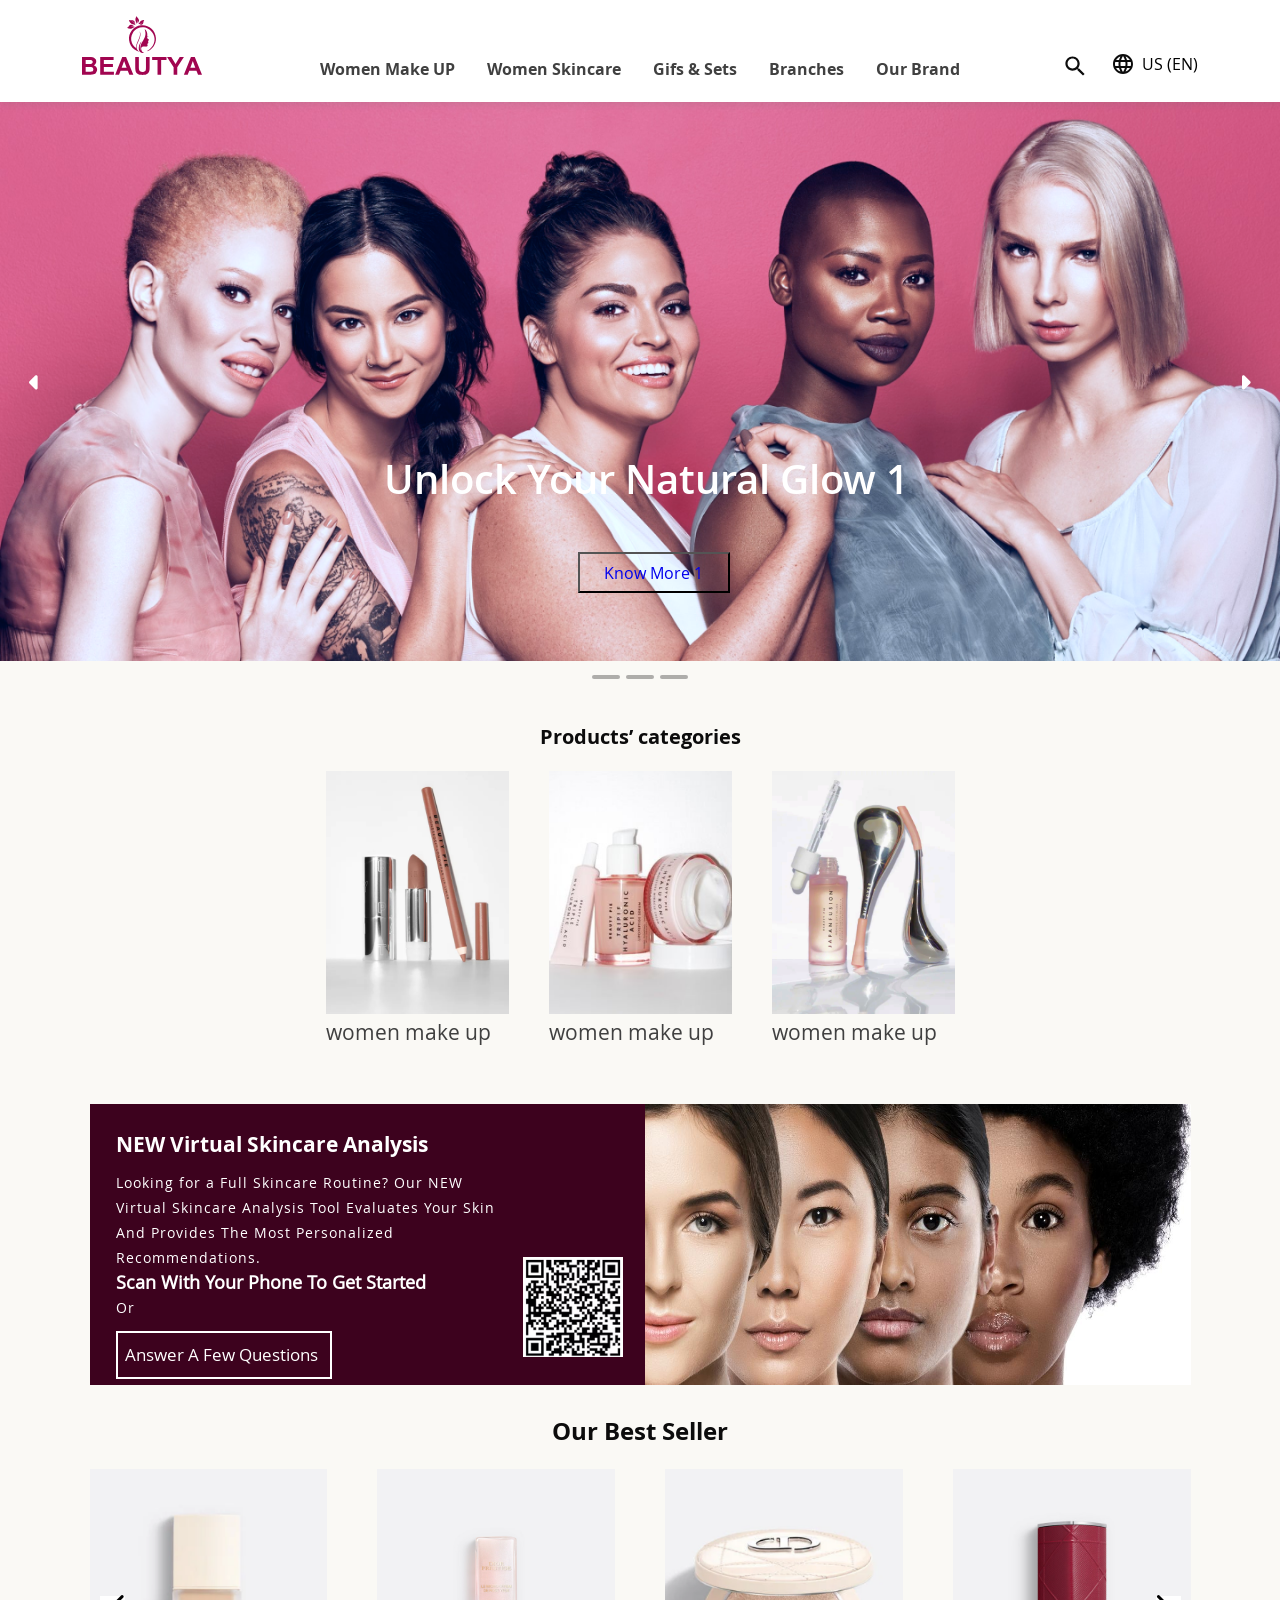
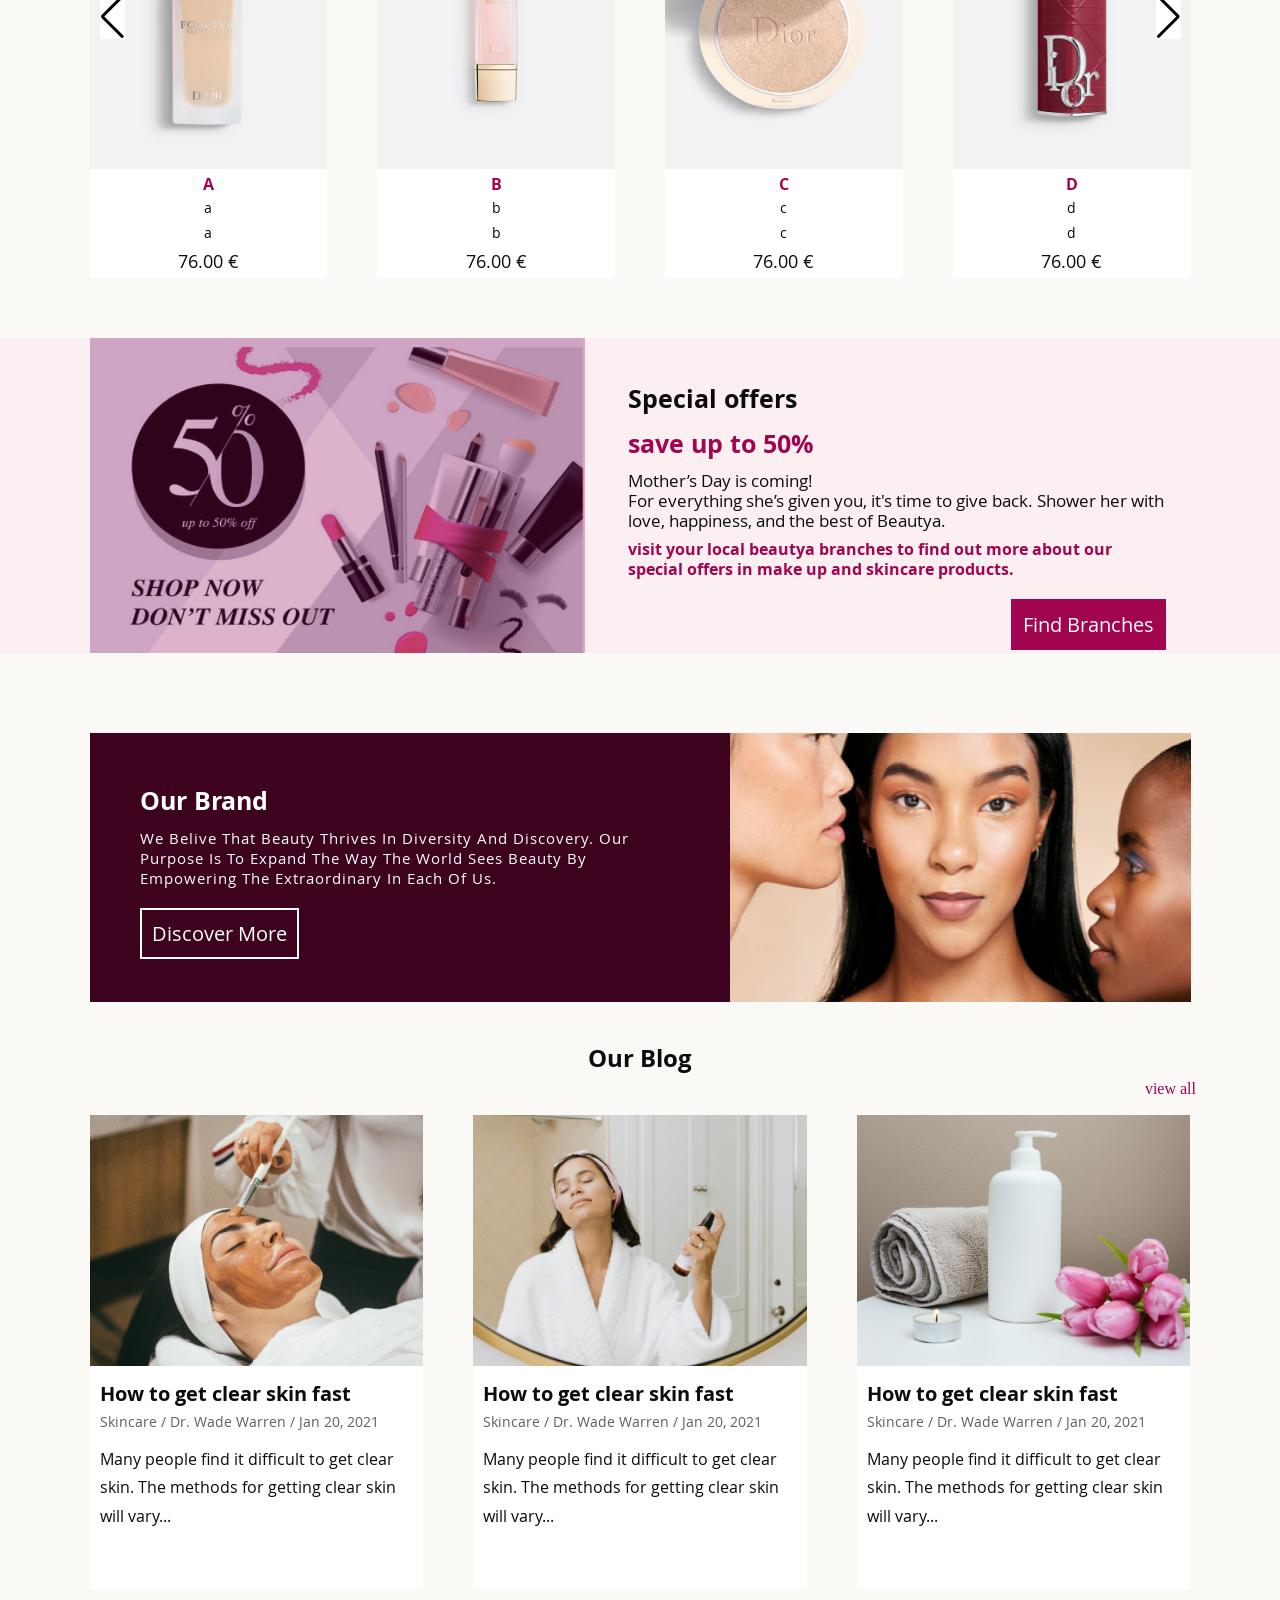
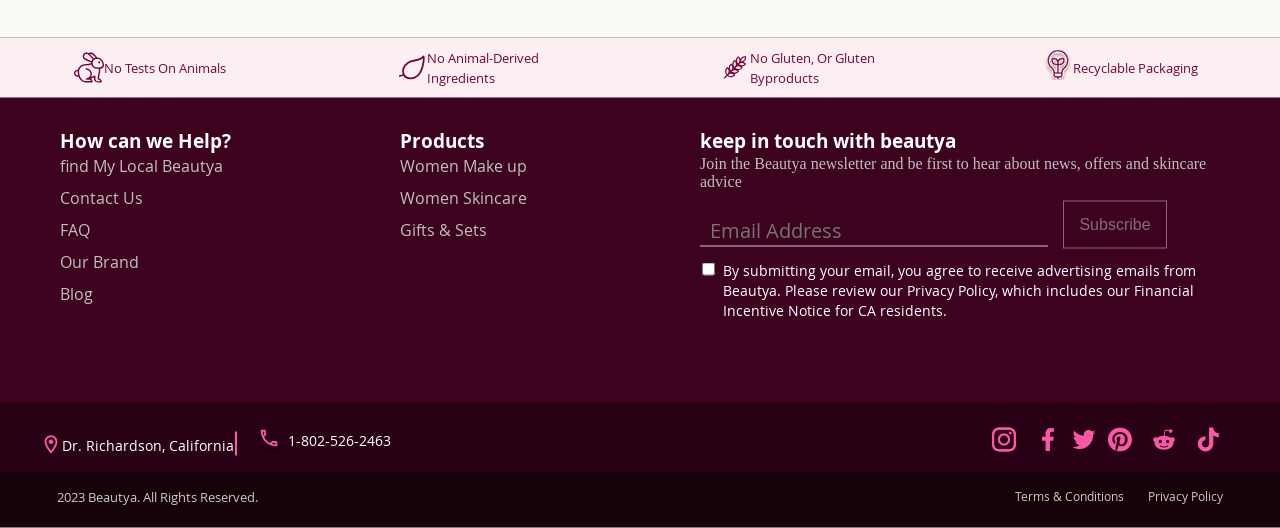
==== index.html @ 1cd44578 "font" ====
<!DOCTYPE html>
<html lang="en">
<head>
    <meta charset="UTF-8">
    <meta name="viewport" content="width=device-width, initial-scale=1.0">
    <link rel="stylesheet" href="/css/style.css">
    <link rel="stylesheet" href="/css/font.css">
    <link rel="stylesheet" href="https://cdnjs.cloudflare.com/ajax/libs/font-awesome/6.5.1/css/all.min.css" integrity="sha512-DTOQO9RWCH3ppGqcWaEA1BIZOC6xxalwEsw9c2QQeAIftl+Vegovlnee1c9QX4TctnWMn13TZye+giMm8e2LwA==" crossorigin="anonymous" referrerpolicy="no-referrer" />
    <!--CDN Swiper CSS -->
    <link rel="stylesheet" href="https://cdn.jsdelivr.net/npm/swiper@11/swiper-bundle.min.css" />

    <!-- fav-icon -->
    <link rel="shortcut icon" href="/images/logo_fav.svg">

    <title>Beautya</title>  

  </head>
  
<body>
  <!--header-->
  <nav>
    <div class="Nav-Content">
        <div class="section_nav">
             <!----------Left Nav---------->
            <div class="left_nav  ">
                <div class="section-log ">
                    <div class="box-img-log">
                        <img src="/images/logo.svg" alt="">
                    </div>  
                </div>
            </div>
           <!----------Center Nav---------->
           <div class="center_nav">
            <input type="radio" name="slider" id="menu-btn">
            <input type="radio" name="slider" id="close-btn">
            <ul class="nav-links">
              <label for="close-btn" class="btn close-btn"><i class="fas fa-times"></i></label>
              <li><a href="#">Women Make UP</a></li>
              <li>
                <a href="#" class="desktop-item">Women Skincare</a>
                <input type="checkbox" id="showMega">
                <label for="showMega" class="mobile-item">Women Skincare</label>
                <div class="mega-box">
                  <div class="content">
                    <div class="row">
                      <header>By Category</header>
                      <ul class="mega-links">
                        <li><a href="#">Cleansers</a></li>
                        <li><a href="#">Exfoliators</a></li>
                        <li><a href="#">Toners</a></li>
                        <li><a href="#">Retinols</a></li>
                        <li><a href="#">Peels And Masques</a></li>
                        <li><a href="#">Moisturizer</a></li>
                        <li><a href="#">Night cream</a></li>
                        <li><a href="#">Facial oil</a></li>
                        <li><a href="#">Sunscreen</a></li>
                        <li><a href="#">Eye Care</a></li>
                      </ul>
                    </div>
                    <div class="row">
                      <header>By Skin Condition</header>
                      <ul class="mega-links">
                        <li><a href="#">Brightening</a></li>
                        <li><a href="#">Acne</a></li>
                        <li><a href="#">Anti-ageing</a></li>
                        <li><a href="#">Redness</a></li>
                        <li><a href="#">Sensitive Skins</a></li>
                        <li><a href="#">Sun Protection</a></li>
                      </ul>
                    </div>
                    <div class="row">
                      <header>Collection</header>
                      <ul class="mega-links">
                        <li><a href="#">Beautya Cleansing</a></li>
                        <li><a href="#">Beautya Prestige</a></li>
                        <li><a href="#">Beautya Prestige</a></li>
                        <li><a href="#">Beautya Light-In-White</a></li>
                        <li><a href="#">Capture Totale</a></li>
                        <li><a href="#">Capture Youth</a></li>
                        <li><a href="#">Capture Dreamskin</a></li>
                        <li><a href="#">One Essential</a></li>
                        <li><a href="#">Professional Solution</a></li>
                        <li><a href="#">Beautya Hydra Life</a></li>
                      </ul>
                    </div>
                    <div class="row">
                      <img src="/images/nav_image.png" alt="">
                      <div class="image_content">
                      <h6>capture totale super potent rich cream</h6>
                      <p>Global age-defying rich cream - intense 
                        nourishment & revitalization</p>
                      </div>  
                    </div>
                  </div>
                </div>
              </li>
              <li><a href="#">Gifs & Sets</a></li>
              <li><a href="#">Branches</a></li>
              <li><a href="#">Our Brand</a></li>
            </ul>
             <label for="menu-btn" class="btn menu-btn"><i class="fas fa-bars"></i></label>
          </div>
          
            <!----------Right Nav---------->

            <div class="right_nav">
            <!---// Search Bar Products //--->
            <!-- search Icon -->
            <button class="Search_Icon" data-modal-target="#modal">
              <img src="/images/search icon.svg" alt="">
          </button>
            <div class="modal" id="modal">
              <!-- search -->
              <div class="container">
          <div class="Search_Box">
                  <div id="search-container">
                      <input type="search" id="search-input" placeholder="What Are You Looking For?"  >
                      <img src="/images/search.svg" alt="">
                  </div>
          </div>
                  <!-- button category-->  
                  <h3> Product Categories</h3>
                  <h5> Product Categories</h5>
              <div class="categories">
                  <button class="button-value"onclick="filterProduct('a')">a</button>
                  <button class="button-value"onclick="filterProduct('b')">b</button>
                  <button class="button-value"onclick="filterProduct('c')">c</button>
                  <button class="button-value"onclick="filterProduct('d')">d</button>
                  <button class="button-value"onclick="filterProduct('e')">e</button>
              </div>
              <!-- import product json-->
              <h3>popular Product</h3>
              <h5>popular Product</h5>
              <div class="products"></div>
              <a href="#">View All</a>
          </div>
          </div>
          <div id="overlay"></div>
          <div id="overlay"></div>
            <!--/ language -->
            <div class="lang-menu">
              <div class="selected-lang">
                <img src="/images/languageicon.svg" alt="">
                  US (EN)
              </div>
              <ul>
                <li>
                  <a href="#" class="fa">Pearsin</a>
                </li>
                <li>
                  <a href="" class="en">English</a>
                </li>
                </ul>
          </div>
          </div>
          
          </div>
         
    </div>
    
</nav>
  <!-- Slider -->
<section class="sliderhome">
  <div class="container-slider">
    <div class="slider">
      <div class="slider-item active">
        <img src="/images/BannerImage1.png" class="img-slider" />
       <h1 id="slider_text"> Unlock Your Natural Glow 1</h1>
       <button id="slider_btn"><a href="#" class="a"> Know More 1 </a></button>
      </div>
      <button type="button" class="prev" ><i class="fa-solid fa-caret-left"></i></button>
      <button type="button" class="next" ><i class="fa-solid fa-caret-right"></i></button>
    </div>
  </div>

  <div class="pagination">
    <span class="dot" onclick="currentSlide(1)"></span>
    <span class="dot" onclick="currentSlide(2)"></span>
    <span class="dot" onclick="currentSlide(3)"></span>
  </div>
</section>  

  <!-- Products-Categorie -->

  <section class="Products_Categorie">
    <h4>Products’ categories</h4>
    <h1>Products’ categories</h1>

    <div class="cat-container">
    <!-- cat 1 -->
      <div class="Producte_Cat">
          <img src="/images/Products_Cate1.png" alt="">
          <a href="#">women make up</a>
      </div>
      <!-- cat 2 -->
      <div class="Producte_Cat">
          <img src="/images/Products_Cate2.png" alt="">
          <a href="#">women make up</a>
      </div>
      <!-- cat 3 -->
      <div class="Producte_Cat">
          <img src="/images/Products_Cate3.png" alt="">
          <a href="#">women make up</a>
      </div>
      </div>
  </section>

  <!-- New Virual Skincare -->

  <section class="Virtual_Skincare_Analysis">
    <div class="Analysis">
      <div class="Analysis-container">
         <h1> NEW Virtual Skincare Analysis</h1>
      <div class="Analysis_text">
        <h4> NEW Virtual Skincare Analysis</h4>
       
          <p>Looking for a Full Skincare Routine? Our NEW
            Virtual Skincare Analysis Tool Evaluates Your Skin And Provides 
            The Most Personalized Recommendations.</p>
        <h6>Scan With Your Phone To Get Started</h6>
        <p>Or</p> 
        <div class="Analysis-btn">
        <a href="#">Answer A Few Questions</a>
        <a href="#">take a selfie</a>
        </div>
      </div>
    <img src="/images/qrcode.png" class="Analysis_Qrcode">
    <img src="/images/introduction.png" class="Analysis_Image">
      </div>
      </div>
    </section>
  
  <!-- OurBestSellers -->
  <section class="OueBestSeller">
    <h1>Our Best Seller</h1>
    <h4> Our Best Seller</h4>
  <!-- Swiper -->
  <div class="swiper">
    <div class="swiper-wrapper">
      <div class="swiper-slide">
        <div class="products"></div>
      </div>
    </div>
     <!-- If we need pagination -->
  <div class="swiper-pagination"></div>

  <!-- If we need navigation buttons -->
  <div class="swiper-button-prev"></div>
  <div class="swiper-button-next"></div>
  </div>
  </section>

  <!-- NewIn 

  <section class="NewIn">
    <h4>New in</h4>
    <h1>New in</h1>
       <!--  Carousel 
  <!-- Swiper 
  <div class="new-swiper">
    <div class="swiper-wrapper">
      <div class="swiper-slide">
        <div class="products"></div>
      </div>
    </div>
     <!-- If we need pagination 
  <div class="swiper-pagination"></div>

  <!-- If we need navigation buttons 
  <div class="swiper-button-prev"></div>
  <div class="swiper-button-next"></div>
  </div>
  </section>
-->

  <!-- Special Offers -->

  <section class="Special_Offers_Banner">
    <div class="Special_Offers">
      <img src="/images/SpecialOffers.png">
      <h1>Special offers</h1>
      <div class="Special_Offers_text">
        <h4>Special offers</h4>
        <h3>save up to 50%</h3>
         <h4>Mother’s Day is coming! </h4>
         <p>Mother’s Day is coming! <br/>For everything she’s given you, it's time to give back. Shower her with love, happiness, and the best of Beautya. </p>
         <p>visit your local beautya branches to find out more about our special offers in make up and skincare products. </p>
        <a href="#">Find Branches</a>
      </div>

      </div>
  </section>



<!-- Our Brand-->

<section class="Our_Brand">
  <div class="About_Brand">
    <h1>Our Brand</h1>
    <div class="Brand_text">
      <h4> Our Brand</h4>
        <p>We Belive That Beauty Thrives In Diversity And Discovery. Our Purpose Is To
          Expand The Way The World Sees Beauty By Empowering The Extraordinary In
          Each Of Us.
        </p> 
      <a href="#">Discover More</a>
    </div>
  <img src="/images/ourbrand.png" class="Brand_Image">
    </div>
</section>


<!-- Blog  -->
  <section id="OurBlog">
    <!-- blog heading -->
    <div class="blog-heading">
      <h1>Our Blog</h1>
      <h4>Our Blog</h4>
      <a href="#">view all</a>
    </div>
    <!-- blog slider -->
    <div class="blog-swiper">
      <div class="swiper-wrapper">
        <!-- blog 1 -->
        <div class="swiper-slide">
          <div class="blog-img">
            <img src="/images/blogimage1.png" alt="Blog">
          </div>
          <div class="blog-details">
            <a href="#" class="blog-title">How to get clear skin fast</a> 
            <span>Skincare / Dr. Wade Warren / Jan 20, 2021</span>
            <p>Many people find it difficult to get clear skin. The methods for getting clear skin will vary...</p>
          </div>
        </div>
        <!-- blog 2 -->
        <div class="blog swiper-slide">
          <div class="blog-img">
            <img src="/images/blogimage2.png" alt="Blog">
          </div>
          <div class="blog-details">
            <a href="#" class="blog-title">How to get clear skin fast</a> 
            <span>Skincare / Dr. Wade Warren / Jan 20, 2021</span>
            <p>Many people find it difficult to get clear skin. The methods for getting clear skin will vary...</p>
          </div>
        </div>
        <!-- blog 3 -->
        <div class="blog swiper-slide">
          <div class="blog-img">
            <img src="/images/blogimage3.png" alt="Blog">
          </div>
          <div class="blog-details">
            <a href="#" class="blog-title">How to get clear skin fast</a> 
            <span>Skincare / Dr. Wade Warren / Jan 20, 2021</span>
            <p>Many people find it difficult to get clear skin. The methods for getting clear skin will vary...</p>
          </div>
        </div>
        
      </div>
       <!-- pagination -->
    <div class="swiper-pagination"></div>
    </div>
  </section>

  <!-- Footer -->
  <section class="Footer">
    <!--Value Proposition -->
    <div class="Top_Icons">
      <div class="Icon">
        <img src="/images/Rabbit_icon.svg"  alt="">
          <div class="Text">No tests on animals</div>
      </div>
      <div class="Icon">
        <img src="/images/Leaf_icon.svg" alt="">
         <div class="Text">No animal-derived ingredients</div>
      </div>
      <div class="Icon">
        <img src="/images/Wheat_icon.svg" alt="">
          <div class="Text">No gluten, or gluten byproducts</div>
      </div>
      <div class="Icon">
        <img src="/images/Lamp_icon.svg" alt="">
          <div class="Text">Recyclable packaging</div>
      </div>
    </div>
    <!-- footer item -->
  <div class="footer-row">
    <div class="Left_Footer">
    <div class="footer-col">
      <h4>How can we Help?</h4>
      <h3>How can we Help?</h3>
      <ul class="links">
        <li><a href="#">find My Local Beautya</a></li>
        <li><a href="#">Contact Us</a></li>
        <li><a href="#">FAQ</a></li>
        <li><a href="#">Our Brand</a></li>
        <li><a href="#">Blog</a></li>
      </ul>
    </div>
  </div>
  <div class="Center_Footer">
    <div class="footer-col">
      <h4>Products</h4>
      <h3>Products</h3>
      <ul class="links">
        <li><a href="#">Women Make up</a></li>
        <li><a href="#">Women Skincare</a></li>
        <li><a href="#">Gifts & Sets</a></li>
      </ul>
    </div>
    </div>
    <div class="Right_Footer">
    <div class="footer-col">
      <h4>keep in touch with beautya</h4>
      <h3>keep in touch with beautya</h3>
      <p>
        Join the Beautya newsletter and be
        first to hear about news, offers and skincare advice
      </p>
      <form class="email-inputs">
        <input type="email" name="emailInput"  class="emailInput" placeholder="Email Address" required>
        <div class="email-checkbox">
          <input type="checkbox" name="checkboxInput" class="checkboxInput" required>
          <p> By submitting your email, you agree to receive advertising emails from Beautya.
           Please review our Privacy Policy, which includes our Financial Incentive Notice for CA residents. </p>
        </div>
        <button class="main-btn" type="submit"> 
          <a href="#" > Subscribe </a>
        </button>
      </form> 
    </div>
  </div>
  </div>

    <!-- Social Media And  ContactUs-->
    <section class="SocialmediaANDContactUs">
      <div class="SocialMediaIcons">
        <div class="IconButton">         
          <a href="#">
            <img src="/images/Instagram.svg" alt="">
          </a>
        </div>
        <div class="IconButton">
          <a href="#">
            <img src="/images/Facebook.svg" alt="">
          </a> 
        </div>
        <div class="IconButton">
          <a href="#">
             <img src="/images/Twitter.svg" alt="">
          </a>
        </div>
        <div class="IconButton">
          <a href="#">
            <img src="/images/Pinterest.svg" alt="">
          </a>
        </div>
        <div class="IconButton">
          <a href="#">
            <img src="/images/Reddit.svg" alt="">
          </a>
        </div>
        <div class="IconButton">
          <a href="#">
            <img src="/images/Tiktok.svg" alt="">
          </a>
        </div>
      </div>
      <div class="ContactUs">
        <div class="Call">  
          <img src="/images/Call.svg" alt="">
          <div class="Text_ContactUs">1-802-526-2463</div>
        </div>
        <div class="ContactUs_line"></div>
        <div class="location">
          <img src="/images/location.svg" alt="">
          <div class="Text_ContactUs">Dr. Richardson, California</div>
        </div>
      </div>
    </section> 
    <!-- Copy Right --> 
    <section class="CopyRight">
      <div class="Copyright_Text">2023 Beautya. All Rights Reserved.</div>
      <div class="TermsAndPrivacy">
        <div class="TermsAndPrivacy_Text">Terms & Conditions</div>
        <div class="TermsAndPrivacy_Text">Privacy Policy</div>
      </div>
    </section>

</section>


<!-- asli-->
   <script src="/js/Main.js" type="module"></script>
<!--CDN Swiper js -->   
<script src="https://cdn.jsdelivr.net/npm/swiper@11/swiper-bundle.min.js"></script>
</body>
</html>
---- css/style.css ----
/* Root varibles */


:root {


  /* Base Colors 
  --primary: #A10550;
  --black: #0C0C0C;
  --white: #FFFFFF;
  */
  --Background: #FAF9F5;
    /* Primary Color Palette */
    --primary: #A10550;
    --primary-600: #79043C;
    --primary-700: #510228;
    --primary-750: #3D021E;
    --primary-800: #280114;
    --primary-900: #14010A;
    --primary-25: #FBEFF2;
    --primary-50: #FED5E9;
    --primary-100: #FDABD2;
    --primary-200: #FA58A6;
    --primary-300: #F50779;
    --primary-400: #CB0665;
   
    /* Neutral Color Palette */ 
    --gray-CBCBCB: #CBCBCB;
    --gray-868686: #868686;
    --gray-606060: #606060;
    --gray-202020: #404040;
    --black: #0C0C0C;
    --white: #FFFFFF;
    --Background: #FAF9F5;
    --gray-F9F9F9: #F9F9F9;
    --gray-EDEDED: #EDEDED;
    --gray-DFDFDF: #DFDFDF;
  
    /* State Colors */
  
    /* Error :  */
    --Error: #C30000;
    --Errorlight: #ED2E2E;
   --ErrorBG: #FFF2F2;

    /* 2.Success :  */
    --success: #00966D;
    --successlight: #00BA88;
    --successBG: #F3FDFA;


    /* 3.Warning :  */
    --warning: #A9791C;
    --warninglight: #F4B740;
    --warningBG: #FFF8E1;


  }


  * {
    box-sizing: border-box !important;
    outline: 0 !important;
    margin: 0;
    padding: 0;
    list-style: none;
    text-decoration: none;
    box-sizing: border-box;
    
    
  }

  body {
    background: #FAF9F5;
    font-family: "OpenSans";
    
  }
  img {
    width: 100%;
  }

  

    /* ---- //header // -----*/
  a{
  
      text-decoration: none;
  }
  ul{
      list-style-type: none;
  }
  .Nav-Content {
      width: 100%;
      margin: 0 auto;
      z-index: 10;
      position: relative;
  
  }
  
  .section_nav {
    display: grid;
    grid-template-columns: repeat(3,1fr);
    grid-gap: 10px;
    justify-content: space-between;
    width: 100%;
    height: auto;
    background-color: #fff;
    margin-top: 0;
    box-shadow: 0 2px 8px 0 rgba(99,99,99,0.2);
    padding: 1rem 2rem;
  }


  .left_nav{
      height: 59px;
      width: 120px;
      margin-left: 50px;
      grid-column: 1;
      grid-row: 1;
  }
  .box-img-log{
      min-width: 50px;
      /*margin-left: 40px;*/
  }
  
  .d-flex{
      display: flex;
  }
  .align-items-center{
      align-items: center;
  }
  
  .center_nav {
    width: 50%;
    width: 673px;
    height: 22px;
    margin-top: 40px;
  }
  .center_nav ul{
      justify-content: space-between;
      height: 100%;
  }
  
  
  
  /* ----- mega-box ----*/

  nav .center_nav{
    max-width: 1300px;
    padding: px 0px;
    height: 70px;
    line-height: 107px;
    margin: auto;
    display: flex;
    align-items: center;
    justify-content: space-between;
  }
  
  .center_nav .nav-links{
    display: inline-flex;
  }
  .nav-links li{
    list-style: none;
  }

  .nav-links li a {
    color: var(--gray-202020);
    text-decoration: none;
    font-size: 16px;
    padding: 0px 16px;
    border-radius: 5px;
    transition: all 0.3s ease;
    line-height: 140%;
    font-family: 'open_sansbold';
  }

  .nav-links li a:hover{
    color: var(--primary-600);
  }
  .nav-links .mobile-item{
    display: none;
  }
  
  .nav-links li:hover .mega-box{
    transition: all 0.3s ease;
    opacity: 1;
    visibility: visible;
  }
  
  .mega-box {
    position: absolute;
    left: 0;
    width: 100%;
    padding: 0 0px;
    top: 100px;
    opacity: 0;
    visibility: hidden;
  }
  .mega-box .content{
    background: var(--white);
    padding: 25px 20px;
    display: flex;
    width: 100%;
    justify-content: space-between;
    box-shadow: 0 6px 10px rgba(0,0,0,0.15);
  }
  .mega-box .content .row{
    width: calc(25% - 30px);
    line-height: 45px;
  }
  .content .row img{
    width: 100%;
    height: 200px;
    object-fit: cover;
  }
  
  .content .row .image_content h6 {
    color: var(--black);
    font-size: 13px;
    display: block;
    line-height: 140%;
    font-family: 'open_sanssemibold';
  }
  
  .content .row .image_content p {
    color: var(--black);
    font-size: 12px;
    display: block;
    line-height: 180%;
    font-family: 'open_sansregular';
  }
  
  .content .row header{
    color: var(--black);
    font-size: 16px;
    line-height: 140%;
    font-family: 'open_sansbold';
    
  }
  .content .row .mega-links{
    margin-left: -40px;
    border-left: 1px solid rgba(255,255,255,0.09);
  }
  .row .mega-links li{
    padding: 0 20px;
  }
  .row .mega-links li a{
    padding: 0px;
    padding: 0 20px;
    color: var(--black);
    font-size: 12px;
    display: block;
    line-height: 180%;
    font-family: 'open_sansregular';
  }
  .row .mega-links li a:hover{
    color: var(--primary-600);
  }
  .center_nav .btn{
    color: var(--black);
    font-size: 16px;
    cursor: pointer;
    display: none;
  }
  .center_nav .btn.close-btn{
    position: absolute;
    right: 30px;
    top: 10px;
  }
  
  @media screen and (max-width: 768px) {
    .center_nav .btn{
      display: block;
    }
    .center_nav .nav-links{
      position: fixed;
      height: 100vh;
      width: 100%;
      max-width: 350px;
      top: 0;
      left: -100%;
      background: #242526;
      display: block;
      padding: 50px 10px;
      line-height: 50px;
      overflow-y: auto;
      box-shadow: 0px 15px 15px rgba(0,0,0,0.18);
      transition: all 0.3s ease;
    }
    /* custom scroll bar */
    ::-webkit-scrollbar {
      width: 10px;
    }
    ::-webkit-scrollbar-track {
      background: #242526;
    }
    ::-webkit-scrollbar-thumb {
      background: #3A3B3C;
    }
    #menu-btn:checked ~ .nav-links{
      left: 0%;
    }
    #menu-btn:checked ~ .btn.menu-btn{
      display: none;
    }
    #close-btn:checked ~ .btn.menu-btn{
      display: block;
    }
    .nav-links li{
      margin: 15px 10px;
    }
    .nav-links li a{
      padding: 0 20px;
      display: block;
      font-size: 20px;
      
    }
  
    #showMega:checked ~ .mega-box{
      max-height: 100%;
    }
    .nav-links .desktop-item{
      display: none;
    }
    .nav-links .mobile-item{
      display: block;
      color: #f2f2f2;
      font-size: 20px;
      padding-left: 20px;
      cursor: pointer;
      border-radius: 5px;
      transition: all 0.3s ease;
    }
    .nav-links .mobile-item:hover{
      background: #3A3B3C;
    }
  
    .mega-box{
      position: static;
      top: 65px;
      opacity: 1;
      visibility: visible;
      padding: 0 20px;
      max-height: 0px;
      overflow: hidden;
      transition: all 0.3s ease;
    }
    .mega-box .content{
      box-shadow: none;
      flex-direction: column;
      padding: 20px 20px 0 20px;
    }
    .mega-box .content .row{
      width: 100%;
      margin-bottom: 15px;
      border-top: 1px solid rgba(255,255,255,0.08);
    }
    .mega-box .content .row:nth-child(1),
    .mega-box .content .row:nth-child(2){
      border-top: 0px;
    }
    .content .row .mega-links{
      border-left: 0px;
      padding-left: 15px;
    }
    .row .mega-links li{
      margin: 0;
    }
    .content .row header{
      font-size: 19px;
    }
  }
  nav input{
    display: none;
  }
  
  .content .row img {
    display: none;
  }
  
  .image_content {
    display: none;
  }
  
  @media screen and (min-width: 769px) { 
    .content .row img {
      display: block;
    }
    
    .image_content {
      display: block;
    }
    }

  /*--- /// Right_nav //// ----*/
  .right_nav {
    display: flex;
    align-items: center;
    gap: 10px;
    margin-left: 70px;
  }
  
  
  
  /*--- /// Search //// ----*/
  
  
 
  
   /* ---///  Modal ///---- */
   .Search_Icon {
    border: none;
    background: #ffffff00;
    height: 25px;
    width: 44px;
    margin-top: 26px;
  }
  .Search_Icon img {
    margin-left: -7px;
    margin-top: -8px;
  }
  .modal {
  position: fixed;
  top: 48%;
  left: 50%;
  transform: translate(-50%, -50%) scale(0);
  transition: 200ms ease-in-out;
  border: 1px solid black;
  z-index: 10;
  background-color: white;
  width: 99%;
  max-width: 99%;
  height: 430px;
  }
  
  .modal.active {
  transform: translate(-50%, -50%) scale(1);
  }
  
  
  
  .modal-body {
  padding: 10px 15px;
  }
  
  #overlay {
  position: fixed;
  opacity: 0;
  transition: 200ms ease-in-out;
  top: 0;
  left: 0;
  right: 0;
  bottom: 0;
  background-color: rgba(0, 0, 0, .5);
  pointer-events: none;
  }
  
  #overlay.active {
  opacity: 1;
  pointer-events: all;
  }
  
  
  /* ---///  Search  Products ///---- */
  .modal .container {
  display: grid;
  grid-template-columns: 1fr;
  grid-template-rows: auto auto auto;
  grid-gap: 20px;
  /*align-items: start;*/
  margin-bottom: 20px;
  margin: 16px 100px;
  }
  
  .modal .Search_Box {
    grid-column: 1;
    grid-row: 1;
    /*width: 95%;
    margin: 0 auto;*/
  }
  
  
  
  /* line under searchbox */
  .modal #search-container input {
    width: 100%;
    padding: 15px 40px;
    font-size: 20px;
    border: none;
    border-bottom: 1px solid #000;
    display: block;
    line-height: 180%;
    color: var(--gray-606060);
    font-family: 'open_sansregular';
  }
  
  #search-container img {
    position: absolute;
    width: 24px;
    left: 115px;
    top: 38px;
    color: var(--gray-606060);
  }
  
  #search-container input:focus {
    border-bottom-color: var(--primary);
  }
  
  
  /* button category */
  
  .modal .container h5:nth-of-type(1) {
  left: 101px;
  position: absolute;
  top: 103px;
  font-size: 17px;
  color: var(--black);
  line-height: 140%;
  }
  
  .modal .categories {
  grid-column: 1;
  grid-row: 2;
  display: grid;
  width: 183px;
  height: 144px;
  margin-top: 26px;
  }
  
  .modal .button-value {
    background-color: transparent;
    color: var(--gray-606060);
    border: none;
    text-align: left;
    height: 30px;
    font-size: 16px;
    line-height: 140%;
    font-family: 'open_sansbold';
  }
  
  /* /// ---  json Products ----/// */
  
  .modal .container h5:nth-of-type(2) {
    font-size: 17px;
    text-align: left;
    left: 340px;
    position: absolute;
    top: 103px;
    color: var(--black);
    line-height: 140%;

  
  }
  
  .modal .products {
    grid-column: 1;
    grid-row: 2;
    display: grid;
    grid-template-columns: repeat(4, 1fr);
    grid-gap: 20px;
    max-width: 800px;
    margin: 0 auto;
    margin-right: 30px;
    margin-top: 36px;
    height: 300px;
  }
  
  
  .modal .product {
    border: 1px solid var(--gray-CBCBCB);
    text-align: center;
    background-color: var(--white);
    box-shadow: 0 2px 5px rgba(0, 0, 0, 0.2);
    width: 184px;
    height: 270px;
  }
  
  
  
  .modal .product:nth-child(n+5) {
    display: none;
  }
  
  .modal .product img {
    width: 184px;
  height: 184px;
  }
  
  .modal .products .title {
  color: var(--primary);
  font-size: 14px;
  line-height: 180%;
  font-family: 'open_sansregular';
  }
  
  .modal .products .description {
  color: var(--black);
  font-size: 12px;
  line-height: 180%;
  font-family: 'open_sansregular';
  }
  
  .modal .products .category {
  color: var(--black);
  font-size: 12px;
  line-height: 180%;
  font-family: 'open_sansregular';
  }
  
  .modal .container a {
    font-size: 16px;
    position: absolute;
    top: 101px;
    right: 130px;
    color: var(--primary);
    line-height: 180%;
    font-family: 'open_sansregular';
  }
  
  @media screen and (max-width: 768px) {
    .modal {
      position: fixed;
      top: 40%;
      left: 50%;
      width: 99%;
      max-width: 99%;
      height: 810px;
      }

      
      .modal .container {
        display: grid;
        grid-template-columns: 1fr;
        grid-template-rows: auto auto auto;
        grid-gap: 20px;
        margin-top: 3px;
        margin-left: 19px;
        width: 90%;
        height: 100%;
      }
      .modal #search-container input {
        width: 100%;
        font-size: 20px;
        border: none;
        margin-top: 2px;
      }
      .modal .Search_Box {
        grid-column: 1;
        grid-row: 1;
        width: 95%;
        height: 60px;
      }
      #search-container img {
        width: 24px;
        height: 24px;
        left: 37px;
        top: 27px;
      }
      .modal .categories {
        grid-column: 1;
        grid-row: 2;
        display: grid;
        width: 183px;
        height: 144px;
        margin-top: 0px;
      }
    .modal .container h5:nth-of-type(1) {
        display: none;
    }
    .modal .container h5:nth-of-type(2) {
      display: none;     
  }
  .modal .container h3:nth-of-type(1) {
    display: block;
    font-size: 16px;

    line-height: 140%;
    position: absolute;
    top: 72px;
    left: 22px;
}
.modal .container h3:nth-of-type(2) {
  display: block;
  font-size: 16px;
  line-height: 140%;
  position: absolute;
  top: 284px;
}
.modal .container a {
  font-size: 14px;
  top: 292px;
  right: 39px;
  line-height: 24%;
}
.modal .products .description {
  display: none;
}
.modal .products .category {
  display: none;
}
.modal .products {
  grid-column: 1;
    grid-row: 3;
    display: grid;
    grid-template-columns: repeat(2, 1fr);
    grid-gap: 20px;
    width: 96%;
    height: 455px;
    margin-top: 0px;
}

.modal .product {
  width: 100%;
  height: 217px;
}

}

@media screen and (min-width: 769px) {
    .modal .container h5:nth-of-type(1) {
      display: block;
  }
  .modal .container h5:nth-of-type(2) {
    display: block;
}
.modal .container h3:nth-of-type(1) {
  display: none;
}
.modal .container h3:nth-of-type(2) {
display: none;

}
  }

   /* ----- Icon language  ------  */
  
   
  
  .lang-menu {
    width: 87px;
    margin-top: 26px;
    text-align: right;

    position: relative;
  }
  .lang-menu .selected-lang {
    display: flex;   
    justify-content: space-between;
    line-height: 2;
    cursor: pointer;
    text-align: left;
    font-family: 'open_sansregular';
  }

  .lang-menu .selected-lang img {
    width: 24px;
  }

  

  
  .lang-menu ul {
    margin: 0;
    padding: 0;
    display: none;
    background-color: #fff;
    border: 1px solid #f8f8f8;
    position: absolute;
    top: 30px;
    width: 90px;
    height: 90px;
    border-radius: 5px;
    box-shadow: 0px 1px 10px rgba(0,0,0,0.2);
  }
  
  
  .lang-menu ul li {
    list-style: none;
    text-align: left;
    display: flex;
    justify-content: space-between;
    height: 30px;
    font-family: 'open_sansregular';
  }
  
  .lang-menu ul li a {
    text-decoration: none;
    width: 125px;
    padding: 5px 10px;
    display: block;
    font-family: 'open_sansregular';
  }
  
  .lang-menu ul li:hover {
    background-color: #f2f2f2;
  }
  
  .lang-menu ul li a:before {
    content: '';
    display: inline-block;
    width: 25px;
    height: 25px;
    vertical-align: middle;
    margin-right: 10px;
    background-size: contain;
    background-repeat: no-repeat;
  }
  
  .lang-menu:hover ul {
    display: block;
  }
  
  /* --- //// --- */

  @media screen and (max-width: 768px) {
    
    .Nav-Content {
      width: 100%;
      margin: 0 auto;
      z-index: 10;
      position: relative;
      height: 63px;
    }
    .section_nav{
      display: grid;
      grid-template-columns: repeat(3,1fr);
      width: 100%;
      height: 100%;
    }
  
  .left_nav{
    height: 30px;
    width: 80px;
    display: block;
    margin-top: 0px;
    grid-column: 2;
    grid-row: 1;
  }
  
  nav .center_nav {
      grid-column: 1;
      grid-row: 1;
      max-width: 30px;
      height: 30px;
      display: flex;
      align-items: center;
      margin-top: 12px;
      
    }

    .center_nav .nav-links {
      position: fixed;
      height: 100vh;
      width: 100%;
      max-width: 350px;
      top: 0;
      left: -100%;
      background: white;
      display: block;
      padding: 50px 10px;
      line-height: 50px;
      overflow-y: auto;
      box-shadow: 0px 15px 15px rgba(0,0,0,0.18);
      transition: all 0.3s ease;
    }
  .center_nav .btn.close-btn {
    position: absolute;
    right: 30px;
    top: 10px;
  }
    .center_nav .btn {
      display: block;
    }
  
    .nav-links li {
      margin: 15px 10px;
    }
    #close-btn:checked ~ .btn.menu-btn {
      display: block;
  height: 20px;
   width: 20px;
    }
    .right_nav {
    display: flex;
    align-items: center;
    gap: 10px;
    grid-column: 3;
    grid-row: 1;
    width: 101px;
    height: 39px;
    }

  .Search_Icon {
    border: none;
    background: #ffffff00;
    height: 25px;
    width: 44px;
    margin-top: 26px;
  }
  .box-img-log {
    margin-left: 0px;
  }
  
  }
  
    /* ---- // special access // -----*/
  
 
.only-phone {
    display: block;
  }
  .only-desktop {
    display: none;
  }
  @media screen and (min-width: 768px) {
    .only-phone {
      display: none;
    }
    .only-desktop {
      display: block;
    }
  }

  /* ---- //Slider header // -----*/

.container-slider {
  width: 100%;
  height: 100%;
  display: flex;
  justify-content: center;
}

.slider {
  width: 100%;
  height: 80%;
  display: flex;
  position: relative;
  z-index: 3;
  overflow: hidden;
}
.slider-item,
.slider-item img {
  width: 100%;
  height: 100%;
}
.slider .slider-item h1 {
  position: absolute;
  color: var(--white);
  top: 62%;
  right: 29%;
  font-size: 40px;
  
  font-family: 'open_sanssemibold';
}



.slider .slider-item button {
  position: absolute;
  background: #ffffff00;
  top: 80%;
  right: 43%;
  font-size: 16px;
  width: 152px;
  height: 41px;
  color: var(--white);
  text-decoration: none;
  font-family: 'open_sansregular';

}




.slider-item {
  display: none;
  animation: fade 230ms;
}
@keyframes fade {
  0%{
      opacity: 0;
      transform: scale(1.5,1.5);
  }
  100%{
      opacity: 1;
      transform: scale(1);
  }
}

.active {
  display: block;
}
.prev , .next{
  position: absolute;
  z-index: 10;
  height: 100%;
  width: 70px;
  background-color: transparent; 
  font-size: 23px;
  color: #fff;
  border:none;
  outline: none;
  transition: all 230ms ease;
  cursor: pointer;
}
.prev:hover{
  background-color: #504c4c71;
}
.next:hover{
  background-color: #504c4c71;
}
.prev{
  left:0;
}
.next{
  right: 0;
}


.pagination {
  text-align: center;
} 
.dot {
  cursor: pointer;
  height: 4px;
  width: 28px;
  margin: 0 1px;
  background-color: #504c4c71;
  border-radius: 3px;
  display: inline-block;
  transition: background-color 0.6s ease;
}

.pagination .active,.dot:hover {
  background-color: var(--primary);
}


@media screen and (max-width: 768px) {

  .slider-item img {


  }
  .slider .slider-item h1 {
    position: absolute;
    top: 53%;
    font-size: 24px;
    line-height: 140%;

    left: 78px;
    

  }
  .slider .slider-item button {
    top: 73%;
    right: 37%;
    font-size: 14px;
    width: 141px;
    height: 40px;
    
  }
  .prev , .next{ 
    display: none;
  }
  .pagination {
    height: 10px;
      width: 90px;
    }
    
    .dot {
    height: 4px;
    width: 24px;
    }
    .pagination .active,.dot:hover {
      height: 4px;
      width: 24px;
    }
}

  /* ---- //Products-Categories // ---- */

  .Products_Categorie {
  padding: 40px 0;
  display: flex;
  justify-content: center;
  align-items: center;
  flex-direction: column;
    }

  .Products_Categorie h4 {
    font-size: 20px;
    color: var(--black);
    text-align: center;
  }
  

  .cat-container {
  display: grid;
  grid-template-columns: repeat(3,1fr);

  }
  .Producte_Cat {
  width: 183px;
  margin: 20px;
  height: 243px;

}
  .Producte_Cat img {
    width: 100%;
    height: 100%;
    object-fit: cover;
    object-position: center;
  }

  .Producte_Cat a {
    font-size: 1.3rem;
    font-family: 'open_sansregular';

    color: var(--gray-202020);
  }

@media screen and (max-width: 768px) { 
    
  .Products_Categorie {
    padding: 40px 0;
    display: flex;
    justify-content: center;
    align-items: center;
    flex-direction: column;
      }
  .Products_Categorie h1 {
    font-size: 24px;
    display: block;

  }
  .Products_Categorie h4 {
    display: none;

  }
    .Producte_Cat {
    width: 93px;
    margin: 20px;
    height: 146px;
  
  }
  .Producte_Cat img {
    width: 93px;
    height: 118px;
    object-fit: cover;
    object-position: center;
}
.Producte_Cat a {
  font-size: 14px;
  line-height: 140%;
}

}

@media screen and (min-width: 769px) { 
.Products_Categorie h1 {
  display: none;
}
.Products_Categorie h4 {
  display: block;
}

}



/* ---- // Virtual_Skincare_Analysis // -----*/


.Virtual_Skincare_Analysis {
  padding: 20px 0;
}
.Analysis_Qrcode {
  height: 100px;
  width: 100px;
  margin-top: 153px;
  
}
.Analysis_Image {
  height: 281px;
  width: 546px;
}
.Analysis {
  background: var(--primary-750);
  width: 1101px;
  height: 281px;
  max-width: 100%;
  margin: 0 auto;
}

.Analysis-container {
  display: grid;
  grid-template-columns: repeat(3,1fr);
  margin: 10px 0px;
  height: 281px;
}

.Analysis_text {
  color: #ffffff;
  width: 433px;
  padding: 26px;
  height: 277px;
}
.Analysis_text h4 {
  font-size: 21px;
  margin-bottom: 10px;

}
.Analysis_text h6 {
  font-size: 18px;
  font-family: 'open_sansregular';
  
}

.Analysis_text p{
  font-size: 14px;
  line-height: 180%;
  letter-spacing: 1px;
  font-family: 'open_sansregular';
}

.Analysis-btn {
  display: grid;
  grid-template-columns: repeat(2,1fr);
  margin: 10px 0px;
}
.Analysis-btn a:nth-of-type(1){
    display: block;
    color: var(--white);
    font-size: 17px;
    padding: 10px 7px;
    border: 2px solid var(--white);
    transition: all 0.3s ease;
    text-decoration: none;
    width: 216px;
    height: 48px;
    font-family: 'open_sansregular';
}
@media screen and (max-width: 768px) { 

.Analysis {
  background: var(--primary-25);
  width: 100%;
  height: 432px;
  max-width: 100%;
}

  .Analysis-container h1 {
    font-size: 24px;
    display: block;
    grid-row: 1;
    margin: 10px 30px;
    color: var(--black);
  }
  .Analysis_text h4 {
    display: none;
  }

  .Analysis-container {
    display: grid;
    grid-template-columns: 1fr;
    grid-template-rows: auto auto;
    margin: 10px 0px;
  }

  .Analysis_Qrcode {
    display: none;
  }

.Analysis_Image {
  height: 198px;
  width: 546px;
  grid-row: 2;
}
.Analysis_text {
  grid-row: 3;
  width: 455px;
}
.Analysis_text h6 {
  display: none;
}

.Analysis_text p{
  color: var(--black);
  font-size: 14px;
  line-height: 25px;
  letter-spacing: 1px;
  width: 358px;
}
.Analysis_text p:nth-of-type(2) {
  display: none;
}
.Analysis-btn a:nth-of-type(1){
  color: var(--primary);
  font-size: 14px;
  transition: all 0.3s ease;
  border: none;
  line-height: 24%;
  display: block;
  width: 188px;
  height: 40px;
  padding: 10px 0px;
  padding-top: 10px;
  font-family: 'open_sansregular';
}

.Analysis-btn {
  width: 320px;
  height: 40px;
}
.Analysis-btn a:nth-of-type(2){
  background: var(--primary);
  color: #ffffff;
  font-size: 14px;
  font-family: 'open_sansregular';
  padding: 0px 10px;
  padding-top: 0px;
  border: 2px solid var(--primary);
  transition: all 0.3s ease;
  width: 130px;
  height: 40px;
}

.Analysis-btn a:hover:nth-of-type(2) {
    color: var(--primary);
    background: none;
}

}
@media screen and (min-width: 769px) { 
  .Analysis-container h1 {
    display: none;
  }
  .Analysis_text h4 {
    display: block;
  }
  .Analysis-btn a:nth-of-type(1){
    display: block;
  }
  .Analysis-btn a:nth-of-type(2){
    display: none;
  }
  }

/* ---- //-- // -----*/


/* ---- // OurBestSeller// -----*/

.OueBestSeller {
  width: 1101px;
  height: 100%;
  margin: 10px auto;
  text-align: center;
}

.OueBestSeller h4 {
  font-size: 24px;
  color: var(--black);
  line-height: 140%;
  text-align: center;
}
.swiper {
  width: 100%;
  height: 100%;
}

.swiper-slide {
  background: var(--white);
  margin: 20px auto;
  
}

.swiper-slide img {
  height: 300px;
}
.swiper-slide  img img {
  display: block;
  width: 100%;
  height: 100%;
  object-fit: cover;
}

.swiper-slide .title {
  text-align: center;
  text-transform: uppercase;
  color: var(--primary);
  font-size: 16px;
  line-height: 140%;
  font-family: 'open_sansbold';
}

.swiper-slide .description {
  font-size: 14px;
  line-height: 180%;
  color: var(--black);
  font-family: 'open_sansregular';
}

.swiper-slide .category {
  font-size: 14px;
  line-height: 180%;
  color: var(--black);
  font-family: 'open_sansregular';
}
.swiper-slide .price {
  text-align: center;
  font-size: 18px;
  line-height: 180%;
  color: var(--black);
  font-family: 'open_sansregular';
}

.swiper .swiper-button-next, 
.swiper .swiper-button-prev {
  position: absolute;
  top: 169px;
  width: 25px;
  height: 43px;
  z-index: 10;
  cursor: pointer;
  display: flex;
  justify-content: center;
  color: var(--swiper-navigation-color,--black);
  background: #fff;
}

@media screen and (max-width: 768px) { 
  .OueBestSeller {
    width: 90%;
    height: 100%;
    margin: 10px auto;
    text-align: center;
  }

  .OueBestSeller h1 {
    display: block;
    font-size: 24px;

    line-height: 140%;
  }
  .OueBestSeller h4  {
    display: none;
  }
  .swiper-pagination {
    display: block;
    height: 14px;
  }
  .swiper-slide img {
    height: 250px;
  }
  
  .swiper-slide .title {
    font-size: 16px;
    line-height: 140%;

  }
  
  .swiper-slide .price {
    font-size: 16px;
    line-height: 140%;

  }
  .swiper .swiper-button-prev, 
  .swiper .swiper-button-next {
    display: none;
  }
}
@media screen and (min-width: 769px) { 

  .OueBestSeller h1 {
    display: none;
  }
  .OueBestSeller h4 {
    display: block;
  }
  .swiper-pagination {
    display: none;
  }
  .swiper .swiper-button-prev, 
  .swiper .swiper-button-next {
    display: block;
  }
}


/* ---- // NewIn // -----*/


/* ---- // OurBestSeller and NewIn // -----*/


/* ---- // New in page Landing // -----*/

.NewIn {
  background: #3d021e;
  width: 100%;
  height: 475px;
}

.NewIn h4 {
  font-size: 19px;

  margin-bottom: 10px;
  color: #fff;
  text-align: center;
}

.new-swiper {
  width: 100%;
  height: 100%;
}

.swiper-slide {
  background: var(--white);
  margin: 20px auto;
  
}

.swiper-slide img {
  height: 300px;
}
.swiper-slide  img img {
  display: block;
  width: 100%;
  height: 100%;
  object-fit: cover;
}

.swiper-slide .title {
  text-align: center;
  text-transform: uppercase;
  color: var(--primary);
  font-size: 16px;
  line-height: 140%;
}

.swiper-slide .description {
  font-size: 14px;
  line-height: 180%;
  color: var(--black);
}

.swiper-slide .category {
  font-size: 14px;
  line-height: 180%;
  color: var(--black);
}
.swiper-slide .price {
  text-align: center;
  font-size: 18px;
  line-height: 180%;
  color: var(--black);
}

.swiper .swiper-button-next, 
.swiper .swiper-button-prev {
  position: absolute;
  top: 169px;
  width: 25px;
  height: 43px;
  z-index: 10;
  cursor: pointer;
  display: flex;
  justify-content: center;
  color: var(--swiper-navigation-color,--black);
  background: #fff;
}

@media screen and (max-width: 768px) { 
  .NewIn h1 {
    font-size: 24px;
    color: var(--black);

    line-height: 140%;
    display: block;
  }

  .NewIn h4{
    display: none;
  }
  .swiper-button-prev {
    display: none;
  }
  .swiper-button-next {
    display: none;
  }
  .swiper-pagination {

    display: block;
  }
  .swiper-pagination .swiper-pagination-bullet {
    width: 24px;
    height: 4px;
    background: var(--primary);
    border-radius: 0;
  }
}
@media screen and (min-width: 769px) { 

  .NewIn h1 {
    display: none;
  }
  .NewIn h4 {
    display: block;
  }
  .swiper-pagination {
    display: none;
  }
  .swiper-button-prev {
    display: block;
  }
  .swiper-button-next {
    display: block;
  }
}


/* ---- //  SpecialOffers page Landing // -----*/

.Special_Offers_Banner {
  background: var(--primary-25);
  width: 100%;
  height: 315px;
  margin: 40px 0px;
}

.Special_Offers img {
  height: 315px;
  width: 495px;
}
.Special_Offers {
  width: 1101px;
  height: 315px;
  max-width: 100%;
  margin: 0 auto;
  display: grid;
  grid-template-columns: 1fr 1fr;
}
.Special_Offers_text {
  width: 624px;
  padding: 43px ;
}
.Special_Offers_text h4:nth-of-type(1) {
  font-size: 25px;
  margin-bottom: 10px;
  color: var(--black);
}

.Special_Offers_text h3 {
  font-size: 25px;
  margin-bottom: 10px;
  color: var(--primary);
}

.Special_Offers_text p:nth-of-type(1) {
  font-size: 17px;
  line-height: 20px;
  margin: 8px 0px;
  color: var(--black);
  font-family: 'open_sansregular';
}

.Special_Offers_text p:nth-of-type(2){
  line-height: 20px;
  color: var(--primary);
  font-family: 'open_sansbold';
}
.Special_Offers_text a{
    float:inline-end;
    background: var(--primary);
    color: var(--white);
    font-size: 20px;
    padding: 10px 10px;
    margin-top: 20px;
    border: 2px solid var(--primary);
    transition: all 0.3s ease;
    text-decoration: none;
    font-family: 'open_sansregular';
}
.Special_Offers_text a:hover{
    color: var(--primary);
    background: none;
}

@media screen and (max-width: 768px) {

  .Special_Offers {
    width: 1120px;
    height: 461px;
    max-width: 100%;
    margin: 0 auto;
    display: grid;
    grid-template-columns: 1fr;
    grid-template-rows: auto auto;
  }

  .Special_Offers h1 {
    font-size: 25px;
    display: block;
    grid-row: 1;
    margin: 10px auto;
    color: var(--black);
  }
  .Special_Offers_text h4:nth-of-type(1) {
    display: none;
  }

.Special_Offers img {
    height: 239px;
    width: 70%;
    grid-row: 2;
  }
  
.Special_Offers_text h4:nth-of-type(2) {
    font-size: 16px;


    color: var(--black);
    display: block;
    
  }
  .Special_Offers_text {
    padding: 10px 40px;
    width: 442px;
  }
  .Special_Offers_text h3 {
    display: none;
  }
  .Special_Offers_text p:nth-of-type(1) {
    display: none;
  }

  .Special_Offers_text p:nth-of-type(2) {
    color: var(--black);
    font-size: 14px;
    line-height: 25px;
    letter-spacing: 1px;
    width: 358px;

  }
.Special_Offers_Banner {
  background: var(--primary-25);
  width: 100%;
  height: 461px;
  margin: 40px 0px;
}

.Special_Offers_text a {
  float: left;
  background: var(--white);
  color: var(--primary);
  font-size: 20px;

  padding: 10px 10px;
  border: 2px solid var(--primary);
  transition: all 0.3s ease;
  text-decoration: none;
  margin: 10px;
  margin-left: 112px;
}
.Special_Offers_text a:hover{
  color: var(--white);
  background: var(--primary);
}

.Special_Offers img {
  height: 239px;
  width: 460px;
  grid-row: 2;
}
}
@media screen and (min-width: 769px) { 

  .Special_Offers h1 {
    display: none;
  }
  .Special_Offers_text h4:nth-of-type(1) {
    display: block;
  }
  .Special_Offers_text h4:nth-of-type(2){
    display:none;
  }

  }



/* ---- //  Our Brand page Landing // -----*/

.Our_Brand {
  padding: 40px 0;
}

.Brand_Image {
  height: 269px;
  width: 461px;
}
.About_Brand {
background: var(--primary-750);
width: 1101px;
  height: 269px;
  max-width: 100%;
  margin: 0 auto;
  display: grid;
  grid-template-columns: 1fr 1fr;
}
.Brand_text {
  color: var(--white);
  width: 640px;
  padding: 50px ;

}
.Brand_text h4 {
  font-size: 25px;

  margin-bottom: 10px;
}

.Brand_text p{
  font-size: 15px;
  line-height: 20px;
  letter-spacing: 1px;
  font-family: 'open_sansregular';
}

.Brand_text a{
    display: inline-block;
    background: var(--primary-750);
    color: var(--white);
    font-size: 20px;
    padding: 10px 10px;
    margin-top: 20px;
    border: 2px solid var(--white);
    transition: all 0.3s ease;
    text-decoration: none;
    font-family: 'open_sansregular';
}
.Brand_text a:hover{
    color: var(--white);
    background: none;
}

@media screen and (max-width: 768px) {
  .Our_Brand {
    padding: 40px 0;
    height: 537px;
  }
  .About_Brand {
    background: var(--primary-750);
    width: 100%;
    height: 212px;
    max-width: 100%;
    margin: 0 auto;
    display: grid;
    grid-template-columns: 1fr;
  }

  .About_Brand h1 {
    font-size: 25px;
    display: block;
    grid-row: 1;
    margin: 10px auto;
    color: var(--white);
  }
  .Brand_text h4{
    display: none;
  }

  .Brand_Image {
    height: 198px;
    width: 297px;
    margin: 20px auto;
    grid-row: 2;
  }

  .Brand_text {
    color: var(--black);
    width: 430px;
    padding: 10px 40px;
  }
  .Brand_text a {
    float: left;
    background: var(--white);
    color: var(--primary);
    font-size: 20px;
    padding: 10px 10px;
    border: 2px solid var(--primary);
    transition: all 0.3s ease;
    text-decoration: none;
    margin: 10px;
    margin-left: 112px;
  }
  .Brand_text a:hover{
    color: var(--white);
    background: var(--primary);
  }

}
@media screen and (min-width: 769px) { 

  .About_Brand h1 {
    display: none;
  }
  .Brand_text h4 {
    display: block;
  }

  }
/* ---- //  Our Blog  // -----*/

#blog{
  display: flex;
  justify-content: center;
  align-items: center;
  flex-direction: column;
  }

  .blog-heading h4 {
    font-size: 24px;
    color: var(--black);

    line-height: 140%;
    text-align: center;
  }
  
  
  .blog-heading a { 
    color: var(--primary);
    position: absolute;
    right: 84px;
    font-size: 16px;
    line-height: 180%;
  }

.blog-swiper {
  width: 1101px;
  height: 474px;
  margin: 20px auto;
  
}

.swiper-slide {
  background: var(--white);
  margin: 20px auto;

}

.blog-slide {
  background: #fff;
  max-width: 392px;
  height: 474px;
}
.swiper-slide .blog-img {
  max-width: 392px;
}
.swiper-slide .blog-img img {
width: 100%;
height: 100%;
}

.swiper-slide .blog-details{
padding: 10px;
display: flex;
flex-direction: column;
max-width: 392px;
}

.swiper-slide .blog-details .blog-title{ 
font-size: 20px;
color: var(--black);
line-height: 140%;
font-family: 'open_sansbold';
}

.swiper-slide.blog-details .blog-title:hover{ 
color: var(--primary);
transition: all ease 0.3s;  
}
.swiper-slide .blog-details a {
color: var(--black);
text-decoration: none;
}

.swiper-slide .blog-details a:hover {
color: var(--primary-300);
transition: all ease 0.3s;
}
.swiper-slide .blog-details span {
color: var(--gray-606060);
font-size: 14px;
margin: 4px 0px;
font-family: 'open_sansregular';
}  

.swiper-slide .blog-details p {
  color: var(--black);
  font-size: 16px;
  margin: 10px 0px;
  line-height: 180%;
  font-family: 'open_sansregular';
}

  @media screen and (max-width: 768px) {
    #OurBlog {
      width: 90%;
        height: 100%;
        margin: 10px auto;
        text-align: center;
      }
    #blog {
      height: 544px;
      width: 342px;
      align-items: center;
    }

    .blog-heading h1 {
      font-size: 24px;
      color: var(--black);

      line-height: 140%;
      display: block;
      text-align: center;
    }

    .blog-heading h4{
      display: none;
    }

    .blog-heading a { 
      color: var(--primary);
      position: relative;
      right: 5px;
      top: 505px;
      font-size: 16px;
      }
      .blog-swiper {
        width: 320px;
        height: 430px;
      }
      
      .blog-slide {
        background: #fff;
        max-width: 320px;
        height: 474px;
      }
      
      #blog .active {
        width: 320px;
        margin-right: 10px;
      }
      .swiper-slide {
        width: 320px;
        margin-right: 10px;
      }
      
      .swiper-slide .blog-img {
        width: 100%;
        height: 240px;
      }
      
      .swiper-slide .blog-details {
        height: 146px;
      }
      .swiper-pagination {
        position: relative;
        text-align: center;
        transition: .3s opacity;
        transform: translate3d(0,0,0);
        z-index: 10;
        top: 19px;
      }
      .swiper-pagination .swiper-pagination-bullet {
        width: 24px;
        height: 4px;
        background: var(--primary);
        border-radius: 0;
      }
}
  @media screen and (min-width: 769px) { 

    .blog-heading h1 {
      display: none;
    }
    .blog-heading h4 {
      display: block;
    }
    .swiper-pagination {
      display: none;
    }
    .carousel .blog-box:nth-child(n+4) {
      display: none;
    }


    }

/* ---- // FOOTER // -----*/

/* ---- // All Of The FOOTER  // -----*/

/*--  footer item -- */
.Footer {
  position: relative;
  top: 233px;
  left: 50%;
  transform: translate(-50%, -50%);
  width: 100%;
  background: #3D021E;
  max-width: 100%;
}

.Footer .footer-row {
  display: grid;
  grid-template-columns: repeat(3, 1fr);
  gap: 3.5rem;
  padding: 60px;
  margin-top: 61px;
  }
  
.Left_Footer {
  width: 210px;
  height: 227px;
  margin: 30px 0px;
}

  .Footer .footer-row .footer-col {
    width: 100%;
  height: 321px;
  }
  .Footer .footer-row .footer-col h4 {
    color: #fff;
    font-size: 1.2rem;

  }
  
  .Footer .footer-col .links {
    padding: 0px 0px;
  }
  
  .Footer .footer-col .links li {
    list-style: none;
    margin-bottom: 10px;
  }
  
  .Footer .footer-col .links li a {
    text-decoration: none;
    color: #bfbfbf;
    font-family: 'open_sansregular';
  }
  
  .Footer .footer-col .links li a:hover {
    color: #fff;
  }
  
  .Footer .footer-col p {
    color: #bfbfbf;
  }

  .Center_Footer {
    width: 129px;
    height: 153px;
    margin: 30px 20px;
  }

  .Right_Footer {
    width: 520px;
    height: 271px;
    margin: 30px 0px;
  }

  .email-inputs {
    width: 348px;
    height: 56px;
    right: 0;
    top: 0;
    position: relative;
    border-bottom: 0.50px #CBCBCB solid;
    flex-direction: column;
    justify-content: flex-start;
    align-items: center;
    display: inline-flex;
  }
  
  
  .email-inputs .emailInput {
    width: 342px;
    padding: 20px 5px;
    background: transparent;
    border-color: transparent;
    outline: none;
    flex: 1 1 0;
    color: white;
    font-size: 20px;
    line-height: 36px;
    word-wrap: break-word;
    font-family: 'open_sansregular';
  }
  
  .email-inputs .email-checkbox {
    width: 16px;
    height: 16px;
    left: 0px;
    top: 70px;
    position: absolute;
    justify-content: center;
    align-items: center;
    display: inline-flex;
  }
  
  
  .email-inputs .email-checkbox p {
    width: 493px;
    left: 23px;
    top: 0px;
    position: absolute;
    color: white;
    font-size: 14px;
    line-height: 140%;
    font-family: 'open_sansregular';
  }
  
  
   .main-btn {
    width: 104px;
    height: 48px;
    left: 363px;
    top: 10px;
    position: absolute;
    opacity: 0.40;
    border: 1px rgb(255, 255, 255) solid;
    background-color: #0c0c0c00;

  }
  .main-btn a {
    color: white; 
    font-size: 16px;
    text-transform: capitalize; 
    line-height: 28.80px;
  }
  
  
  /*-- Value Proposition -- */
  
  .Top_Icons {
    width: 100%;
    height: 60px;
    top: 0px;
    position: absolute;
    background: #FBEFF2;
    display: grid;
    grid-template-columns: repeat(4,1fr);

  }

  .Top_Icons .Icon {
    display: flex;
    justify-content: flex-start;
    align-items: center;
    padding: 0px 40px;
    margin-left: 34px;
}
  
  .Top_Icons .Icon img {
    width: 30px; 
    height: 40px; 
    transform-origin: 0 0;
  
  }
  
  .Top_Icons .Icon .Text {
    color: #79043C;
    font-size: 13px;
    text-transform: capitalize;
    line-height: 20px;
    word-wrap: break-word;
    width: 179px;
    align-self: stretch;
    justify-content: flex-start;
    align-items: center;
    gap: 8px;
    display: flex;
    font-family: 'open_sansregular';
  }
  
  
  /*-- Social Media And ContactUs  -- */
  
  .SocialmediaANDContactUs {
    width: 100%;
    height: 69px;
    top: 365px;
    position: absolute;
    background: #280114;
  }
  
  .SocialMediaIcons {
    right: 50px;
    top: 15px;
    position: absolute;
    display: inline-flex;
  }
  
  .IconButton {
    padding: 2px;
    align-items: center;
    display: flex;
  }
  
  .Text_ContactUs {
    color: white; 
    font-size: 14px; 
    font-family: 'open_sansregular';
  }
  
  .ContactUs_line {
    width: 24px; 
    height: 0px; 
    left: 235px;
    top: 25px;
    position: relative; 
    transform: rotate(-90deg); 
    transform-origin: 0 0; 
    border: 0.50px #FA58A6 solid;
  }
  
  .Call {
    top: 25px;
    left: 258px;
    position: relative;
    justify-content: center;
    align-items: center;
    gap: 8px;
    display: inline-flex;
  }
  
  .Call img {
    width: 22px;
    height: 24px;
  }
  .location {
    left: 40px;
    position: relative;
    align-items: center;
    display: inline-flex;
  }
  .location img {
    width: 22px;
    height: 24px;
  }
  
  /* Copy Right */
  
  .CopyRight {
    top: 434px;
    position: absolute;
    background: #14010A;
    justify-content: center;
    align-items: flex-start;
    gap: 757px;
    display: inline-flex;
    width: 100%;
    height: 56px;
    font-family: 'open_sansregular';
  }
  
  .Copyright_Text {
    color: #CBCBCB;
    font-size: 13px;
    padding-top: 16px;
  
  }
  

  .TermsAndPrivacy {
  gap: 24px;
  display: inline-flex;
  padding-top: 16px;
  }
  .TermsAndPrivacy_Text {
    color: #CBCBCB;
    font-size: 12px;
  }

  @media screen and (max-width: 768px) {
  .Footer {
    width: 100%;
    max-width: 100%;
    height: 1028px;
    top: 577px;
  }

  .Footer .footer-row {
    display: grid;
    grid-template-columns: 1fr;
    padding: 15px;
    top: 97px;
    position: absolute;
  }
  .Footer .footer-row .footer-col h4 {
    display: none;
  }
  .Footer .footer-row .footer-col h3 {
    display: block;
    color: #fff;
    font-size: 19px;
    line-height: 180%;
  }

  .Left_Footer {
    width: 222px;
    height: 166px;
  }

  .Center_Footer {
    width: 111px;
    height: 110px;
  }

  .Right_Footer {
    width: 391px;
    height: 236px;
  }

  .email-inputs .emailInput {
    width: 387px;
    flex: 1 1 0;
    font-size: 20px;
    line-height: 180%;
  }
  

  
  .email-inputs .email-checkbox {
    width: 19px;
    height: 23px;
    left: 0px;
    top: 70px;
  }
  
  
  .email-inputs .email-checkbox p {
    width: 383px;
    font-size: 14px;
    line-height: 140%;
  }
  
  
  .main-btn {
    width: 404px;
    height: 40px;
    left: 1px;
    top: 146px;
  }
  
  .main-btn a {
    color: white; 
    font-size: 16px;
    text-transform: capitalize; 
    line-height: 28.80px;
  }


  .footer-col form {
    display: block;
  }

  .ContactUs_line {
    display: none;
  }

  .Top_Icons {
    width: 100%;
    height: 90px;
    top: 0px;
    position: absolute;
    background: #FBEFF2;
    display: grid;
    grid-template-columns: repeat(2,1fr);
  }

  .Top_Icons .Icon {
    justify-content: flex-start;
    align-items: center;
    gap: 10px;
    display: flex;
    margin-left: 15px;
    padding: 5px;
  }

  .Top_Icons .Icon img {
    width: 30px;
    height: 30px;
    transform-origin: 0 0;
  }
  .Top_Icons .Icon .Text {
    font-size: 14px;
    width: 144px;
  }
  .SocialmediaANDContactUs {
    width: 100%;
    height: 160px;
    top: 790px;
    position: absolute;
    background: #280114;
  }

  .SocialMediaIcons {
    right: 101px;
    top: 104px;
    position: absolute;
    display: inline-flex;
  }

  .Call {
    top: 57px;
    position: absolute;
    left: 17px;
  }
  .location {
    top: 17px;
    position: absolute;
    left: 17px;
  }

  .location img {
    width: 22px;
    height: 24px;
  }
  .CopyRight {
    top: 950px;
    position: absolute;
    background: #14010A;
    justify-content: center;
    align-items: flex-start;
    display: inline-flex;
    width: 100%;
    height: 77px;
  }
  
  .TermsAndPrivacy {
    gap: 24px;
    display: inline-flex;
    top: 28px;
    position: absolute;
    left: 17px;
  }
  
  .Copyright_Text {
    color: #CBCBCB;
    font-size: 13px;
    position: absolute;
    left: 17px;
  }
}
@media screen and (min-width: 769px) {
  .Footer .footer-row .footer-col h4 {
    display: block;
  }
  .Footer .footer-row .footer-col h3 {
    display: none;
  }
}
---- css/font.css ----
@font-face {
  font-family: 'open_sansbold';
  src: url('/fonts/OpenSans-Bold-webfont.woff') format('woff2');
  font-weight: normal;
  font-style: normal;
}

@font-face {
  font-family: 'open_sansregular';
  src: url('/fonts/OpenSans-Regular-webfont.woff') format('woff2');
  font-weight: normal;
  font-style: normal;
}

@font-face {
  font-family: 'open_sanssemibold';
  src: url('/fonts/OpenSans-Semibold-webfont.woff') format('woff2');
  font-weight: normal;
  font-style: normal;
}

 
  .Disply-1{
    font-family: 'open_sansbold';
    font-size: 64px;
    letter-spacing: 0;
    line-height: 140%;
  }
  
  .Disply-2 {
    font-family: 'open_sansbold';
    font-size: 56px;
    letter-spacing: 0;
    line-height: 120%;
  }

  h1 {
    font-family: 'open_sansbold';
    font-size: 44px;
    letter-spacing: 0;
    line-height: 140%;
  }

  h2 {
    font-family: 'open_sansbold';
    font-size: 40px;
    letter-spacing: 0;
    line-height: 140%;
  }

  h3 {
    font-family: 'open_sansbold';
    font-size: 32px;
    letter-spacing: 0;
    line-height: 140%;
  }

  h4 {
    font-family: 'open_sansbold';
    font-size: 24px;
    letter-spacing: 0;
    line-height: 140%;
  }

  h5 {
    font-family: 'open_sansbold';
    font-size: 20px;
    letter-spacing: 0;
    line-height: 140%;
  }

  h6 {
    font-family: 'open_sansbold';
    font-size: 16px;
    letter-spacing: 0;
    line-height: 140%;
  }

  .Body-XL {
    font-family: 'open_sansregular';
    font-size: 20px;
    letter-spacing: 0;
    line-height: 180%;
  }

  
  .Body-LG {
    font-family: 'open_sansregular';
    font-size: 18px;
    letter-spacing: 0;
    line-height: 180%;
  }

  .Body-MD {
    font-family: 'open_sansregular';
    font-size: 16px;
    letter-spacing: 0;
    line-height: 180%;
  }

  .Body-SM {
    font-family: 'open_sansregular';
    font-size: 14px;
    letter-spacing: 0;
    line-height: 180%;
  }

  .Body-XS {
    font-family: 'open_sansregular';
    font-size: 12px;
    letter-spacing: 0;
    line-height: 180%;
  }
  
  .Caption-md {
    font-family: 'open_sansregular';
    font-size: 12px;
    letter-spacing: 0;
    line-height: 180%;
  }

  .Caption-lg {
    font-family: 'open_sanssemibold';
    font-size: 14px;
    letter-spacing: 0;
    line-height: 140%;
  }

  .Caption-sm {
    font-family: 'open_sanssemibold';
    font-size: 10px;
    letter-spacing: 0;
    line-height: 180%;
  }

  .Button-LG {
    font-family: 'open_sansregular';
    font-size: 16px;
    letter-spacing: 0;
    line-height: 140%;
  }

  .Button-SM {
    font-family: 'open_sansregular';
    font-size: 16px;
    letter-spacing: 0;
    line-height: 180%;
  }

  .Overline-LG {
    font-family: 'open_sansregular';
    font-size: 14px;
    letter-spacing: 0;
    line-height: 24%;
  }

  .Overline-Sm {
    font-family: 'open_sanssemibold';
    font-size: 12px;
    letter-spacing: 0.8;
    line-height: Auto;
  }
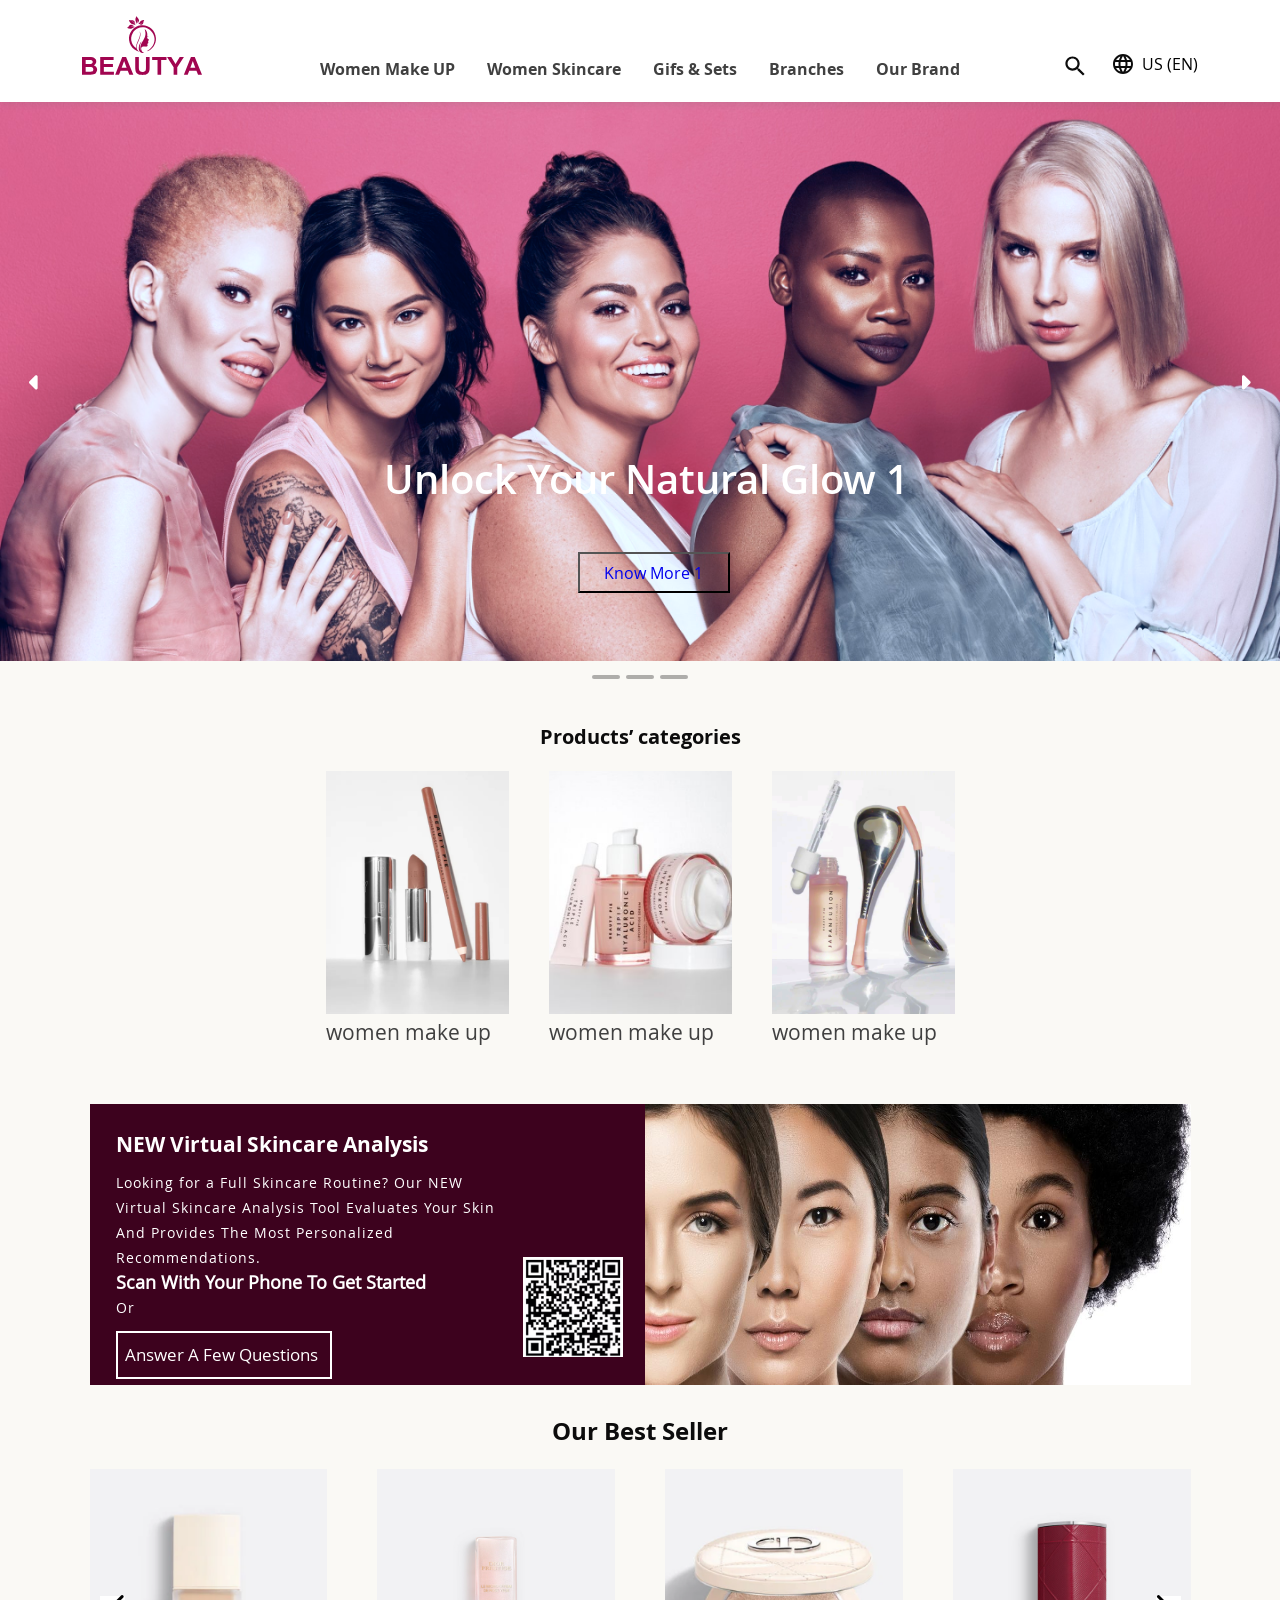
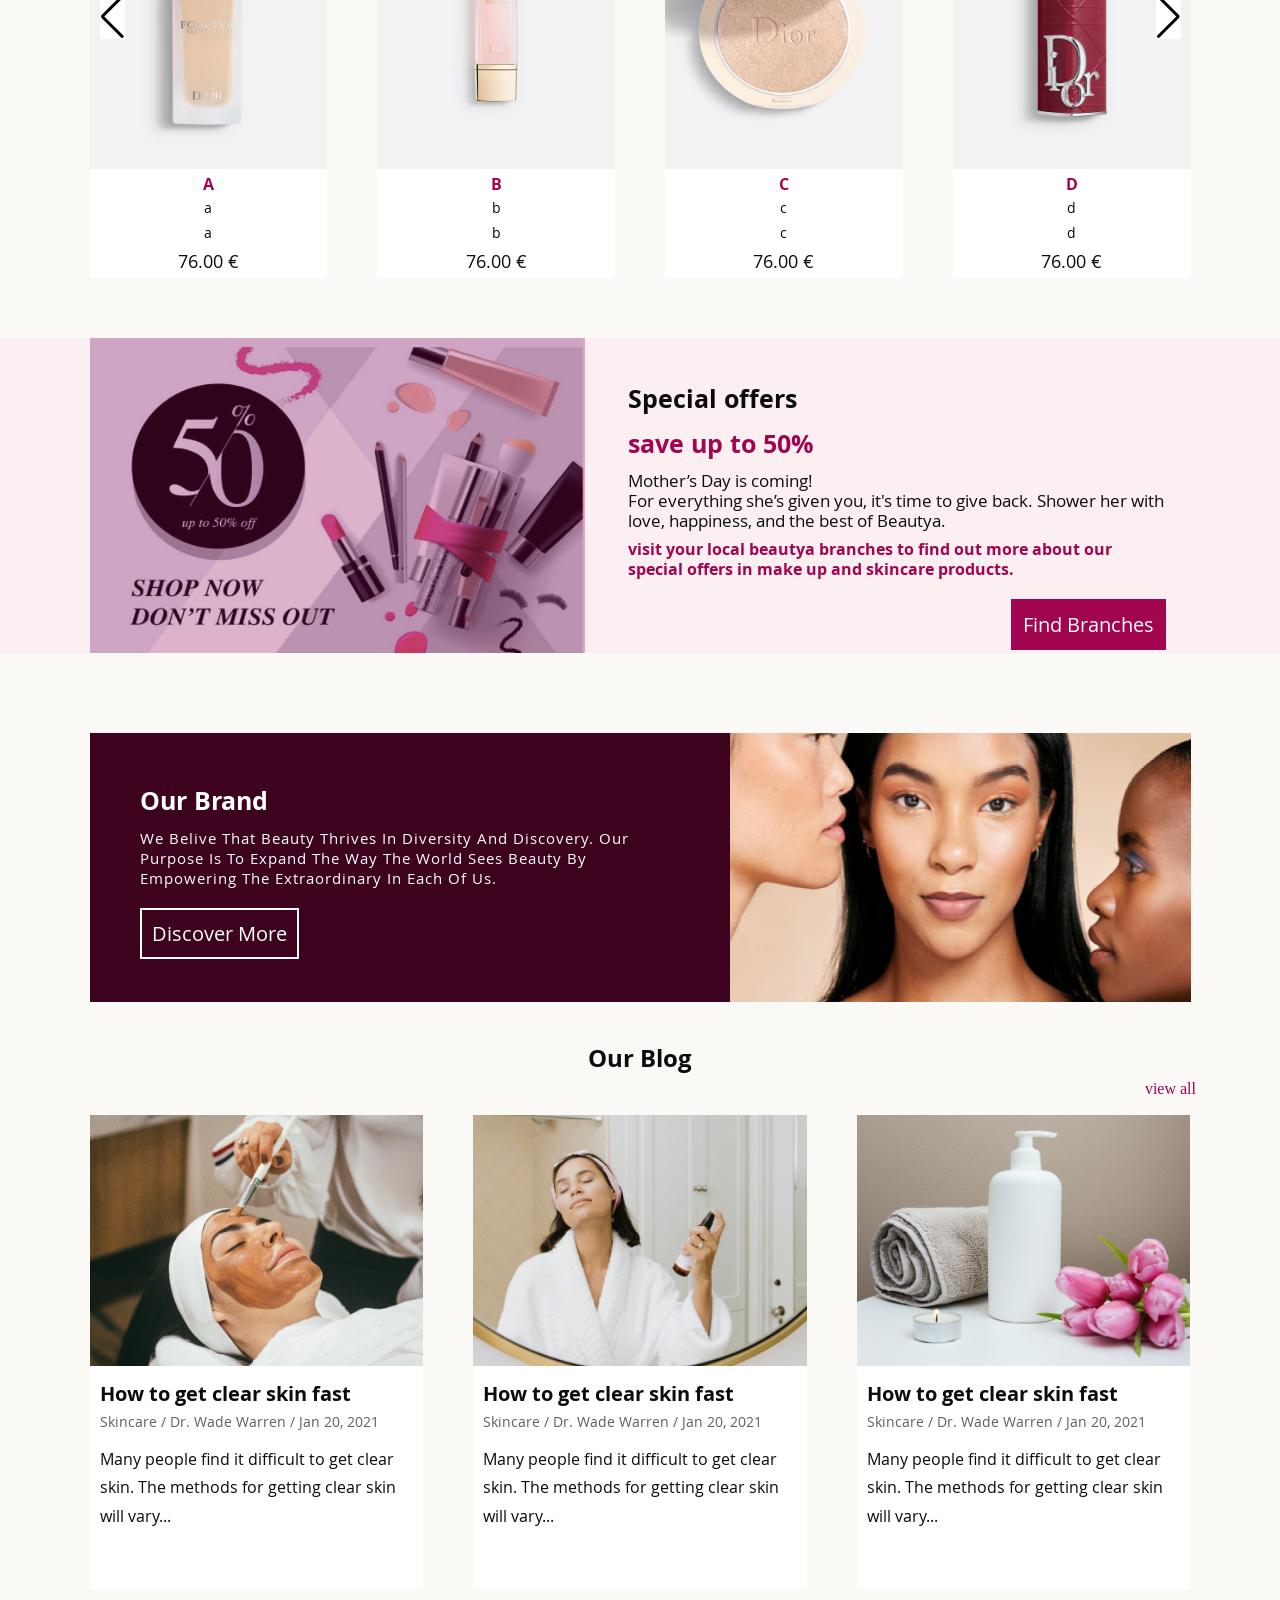
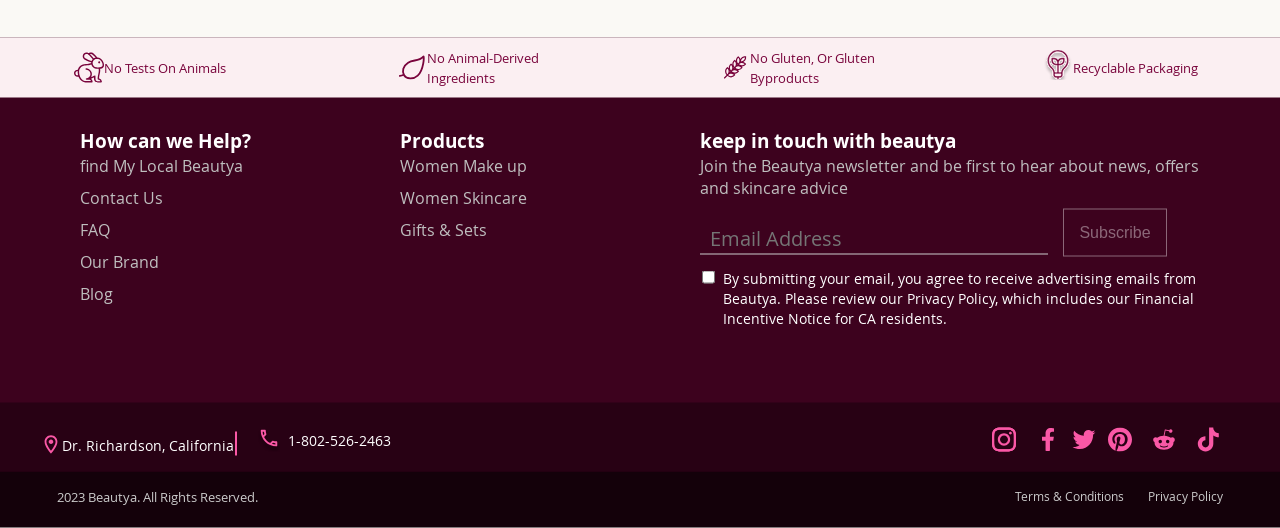
==== commit 5376470c: "font" ====
--- a/index.html
+++ b/index.html
@@ -182,7 +182,7 @@
 
   <!-- Products-Categorie -->
 
-  <section class="Products_Categorie">
+<section class="Products_Categorie">
     <h4>Products’ categories</h4>
     <h1>Products’ categories</h1>
 
@@ -355,10 +355,9 @@
             <p>Many people find it difficult to get clear skin. The methods for getting clear skin will vary...</p>
           </div>
         </div>
-        
-      </div>
-       <!-- pagination -->
-    <div class="swiper-pagination"></div>
+      </div>
+      <!-- pagination -->
+      <div class="blog-swiper-pagination"></div>
     </div>
   </section>
 
--- a/css/style.css
+++ b/css/style.css
@@ -73,6 +73,7 @@
   body {
     background: #FAF9F5;
     font-family: "OpenSans";
+    overflow-x: hidden;
     
   }
   img {
@@ -1047,10 +1048,8 @@
     top: 53%;
     font-size: 24px;
     line-height: 140%;
-
-    left: 78px;
-    
-
+    left: 30px;
+    width: 400px;
   }
   .slider .slider-item button {
     top: 73%;
@@ -1058,6 +1057,7 @@
     font-size: 14px;
     width: 141px;
     height: 40px;
+    font-family: 'open_sansregular';
     
   }
   .prev , .next{ 
@@ -1065,8 +1065,14 @@
   }
   .pagination {
     height: 10px;
-      width: 90px;
-    }
+    width: 90px;
+    align-items: center;
+    display: flex;
+    position: absolute;
+    transform: translate(-50%, -50%);
+    top: 28%;
+    left: 46%;
+  }
     
     .dot {
     height: 4px;
@@ -1151,7 +1157,7 @@
     object-position: center;
 }
 .Producte_Cat a {
-  font-size: 14px;
+  font-size: 11px;
   line-height: 140%;
 }
 
@@ -1274,7 +1280,7 @@
 
 .Analysis_Image {
   height: 198px;
-  width: 546px;
+  width: 518px;
   grid-row: 2;
 }
 .Analysis_text {
@@ -1307,6 +1313,7 @@
   padding: 10px 0px;
   padding-top: 10px;
   font-family: 'open_sansregular';
+  text-transform: lowercase;
 }
 
 .Analysis-btn {
@@ -1318,8 +1325,8 @@
   color: #ffffff;
   font-size: 14px;
   font-family: 'open_sansregular';
-  padding: 0px 10px;
-  padding-top: 0px;
+  padding: 0px 20px;
+  padding-top: 5px;
   border: 2px solid var(--primary);
   transition: all 0.3s ease;
   width: 130px;
@@ -1466,6 +1473,7 @@
     line-height: 140%;
 
   }
+  
   .swiper .swiper-button-prev, 
   .swiper .swiper-button-next {
     display: none;
@@ -1718,12 +1726,10 @@
   }
   
 .Special_Offers_text h4:nth-of-type(2) {
-    font-size: 16px;
-
-
+    font-size: 14px;
     color: var(--black);
     display: block;
-    
+    font-family: 'open_sanssemibold';
   }
   .Special_Offers_text {
     padding: 10px 40px;
@@ -1742,7 +1748,7 @@
     line-height: 25px;
     letter-spacing: 1px;
     width: 358px;
-
+    font-family: 'open_sansregular';
   }
 .Special_Offers_Banner {
   background: var(--primary-25);
@@ -1753,16 +1759,17 @@
 
 .Special_Offers_text a {
   float: left;
-  background: var(--white);
+  background: #ffffff00;
   color: var(--primary);
-  font-size: 20px;
-
+  font-size: 14px;
   padding: 10px 10px;
   border: 2px solid var(--primary);
   transition: all 0.3s ease;
   text-decoration: none;
   margin: 10px;
   margin-left: 112px;
+  text-transform: lowercase;
+
 }
 .Special_Offers_text a:hover{
   color: var(--white);
@@ -1771,7 +1778,7 @@
 
 .Special_Offers img {
   height: 239px;
-  width: 460px;
+  width: 411px;
   grid-row: 2;
 }
 }
@@ -1884,11 +1891,15 @@
     width: 430px;
     padding: 10px 40px;
   }
+  .Brand_text p{
+    font-size: 14px;
+    line-height: 140%;
+  }
   .Brand_text a {
     float: left;
     background: var(--white);
     color: var(--primary);
-    font-size: 20px;
+    font-size: 14px;
     padding: 10px 10px;
     border: 2px solid var(--primary);
     transition: all 0.3s ease;
@@ -1976,6 +1987,8 @@
 color: var(--black);
 line-height: 140%;
 font-family: 'open_sansbold';
+text-align: left;
+
 }
 
 .swiper-slide.blog-details .blog-title:hover{ 
@@ -1996,6 +2009,7 @@
 font-size: 14px;
 margin: 4px 0px;
 font-family: 'open_sansregular';
+text-align: left;
 }  
 
 .swiper-slide .blog-details p {
@@ -2004,6 +2018,7 @@
   margin: 10px 0px;
   line-height: 180%;
   font-family: 'open_sansregular';
+  
 }
 
   @media screen and (max-width: 768px) {
@@ -2038,10 +2053,13 @@
       right: 5px;
       top: 505px;
       font-size: 16px;
+      font-family: 'open_sansregular';
       }
       .blog-swiper {
-        width: 320px;
+        width: 357px;
         height: 430px;
+        overflow: hidden;
+        white-space: normal;
       }
       
       .blog-slide {
@@ -2067,15 +2085,15 @@
       .swiper-slide .blog-details {
         height: 146px;
       }
-      .swiper-pagination {
+      .blog-swiper-pagination {
         position: relative;
         text-align: center;
         transition: .3s opacity;
         transform: translate3d(0,0,0);
         z-index: 10;
-        top: 19px;
+        
       }
-      .swiper-pagination .swiper-pagination-bullet {
+      .blog-swiper-pagination .blog-swiper-pagination-bullet {
         width: 24px;
         height: 4px;
         background: var(--primary);
@@ -2126,12 +2144,11 @@
 .Left_Footer {
   width: 210px;
   height: 227px;
-  margin: 30px 0px;
+  margin: 30px 20px;
 }
 
   .Footer .footer-row .footer-col {
-    width: 100%;
-  height: 321px;
+
   }
   .Footer .footer-row .footer-col h4 {
     color: #fff;
@@ -2160,6 +2177,7 @@
   
   .Footer .footer-col p {
     color: #bfbfbf;
+    font-family: 'open_sansregular';
   }
 
   .Center_Footer {
@@ -2214,7 +2232,7 @@
   }
   
   
-  .email-inputs .email-checkbox p {
+  .email-inputs .email-checkbox p{
     width: 493px;
     left: 23px;
     top: 0px;
@@ -2399,7 +2417,7 @@
     display: grid;
     grid-template-columns: 1fr;
     padding: 15px;
-    top: 97px;
+    top: 18px;
     position: absolute;
   }
   .Footer .footer-row .footer-col h4 {
@@ -2408,29 +2426,43 @@
   .Footer .footer-row .footer-col h3 {
     display: block;
     color: #fff;
-    font-size: 19px;
-    line-height: 180%;
+    font-size: 16px;
+    line-height: 140%;
+
+  }
+
+  .Footer .footer-col .links li a {
+    font-size: 14px;
+    line-height: 140%;
+
   }
 
   .Left_Footer {
     width: 222px;
     height: 166px;
+    margin: 30px 0px;
   }
 
   .Center_Footer {
     width: 111px;
     height: 110px;
+    margin: 0px;
+    margin-top: -60px;
   }
 
   .Right_Footer {
     width: 391px;
     height: 236px;
-  }
-
+    margin: 0px;
+    margin-top: -31px;
+  }
+  .Footer .footer-col p {
+    font-size: 14px;
+  }
   .email-inputs .emailInput {
     width: 387px;
     flex: 1 1 0;
-    font-size: 20px;
+    font-size: 14px;
     line-height: 180%;
   }
   
@@ -2445,24 +2477,24 @@
   
   
   .email-inputs .email-checkbox p {
-    width: 383px;
+    display: block;
+    max-width: 369px;
     font-size: 14px;
     line-height: 140%;
   }
-  
-  
   .main-btn {
-    width: 404px;
+    width: 320px;
     height: 40px;
-    left: 1px;
-    top: 146px;
+    left: 7%;
+    top: 170px;
   }
   
   .main-btn a {
     color: white; 
-    font-size: 16px;
+    font-size: 14px;
     text-transform: capitalize; 
-    line-height: 28.80px;
+    line-height: 24%;
+    font-family: 'open_sansregular';
   }
 
 
@@ -2476,7 +2508,7 @@
 
   .Top_Icons {
     width: 100%;
-    height: 90px;
+    height: 100px;
     top: 0px;
     position: absolute;
     background: #FBEFF2;
@@ -2499,8 +2531,9 @@
     transform-origin: 0 0;
   }
   .Top_Icons .Icon .Text {
-    font-size: 14px;
+    font-size: 12px;
     width: 144px;
+    font-family: 'open_sansregular';
   }
   .SocialmediaANDContactUs {
     width: 100%;
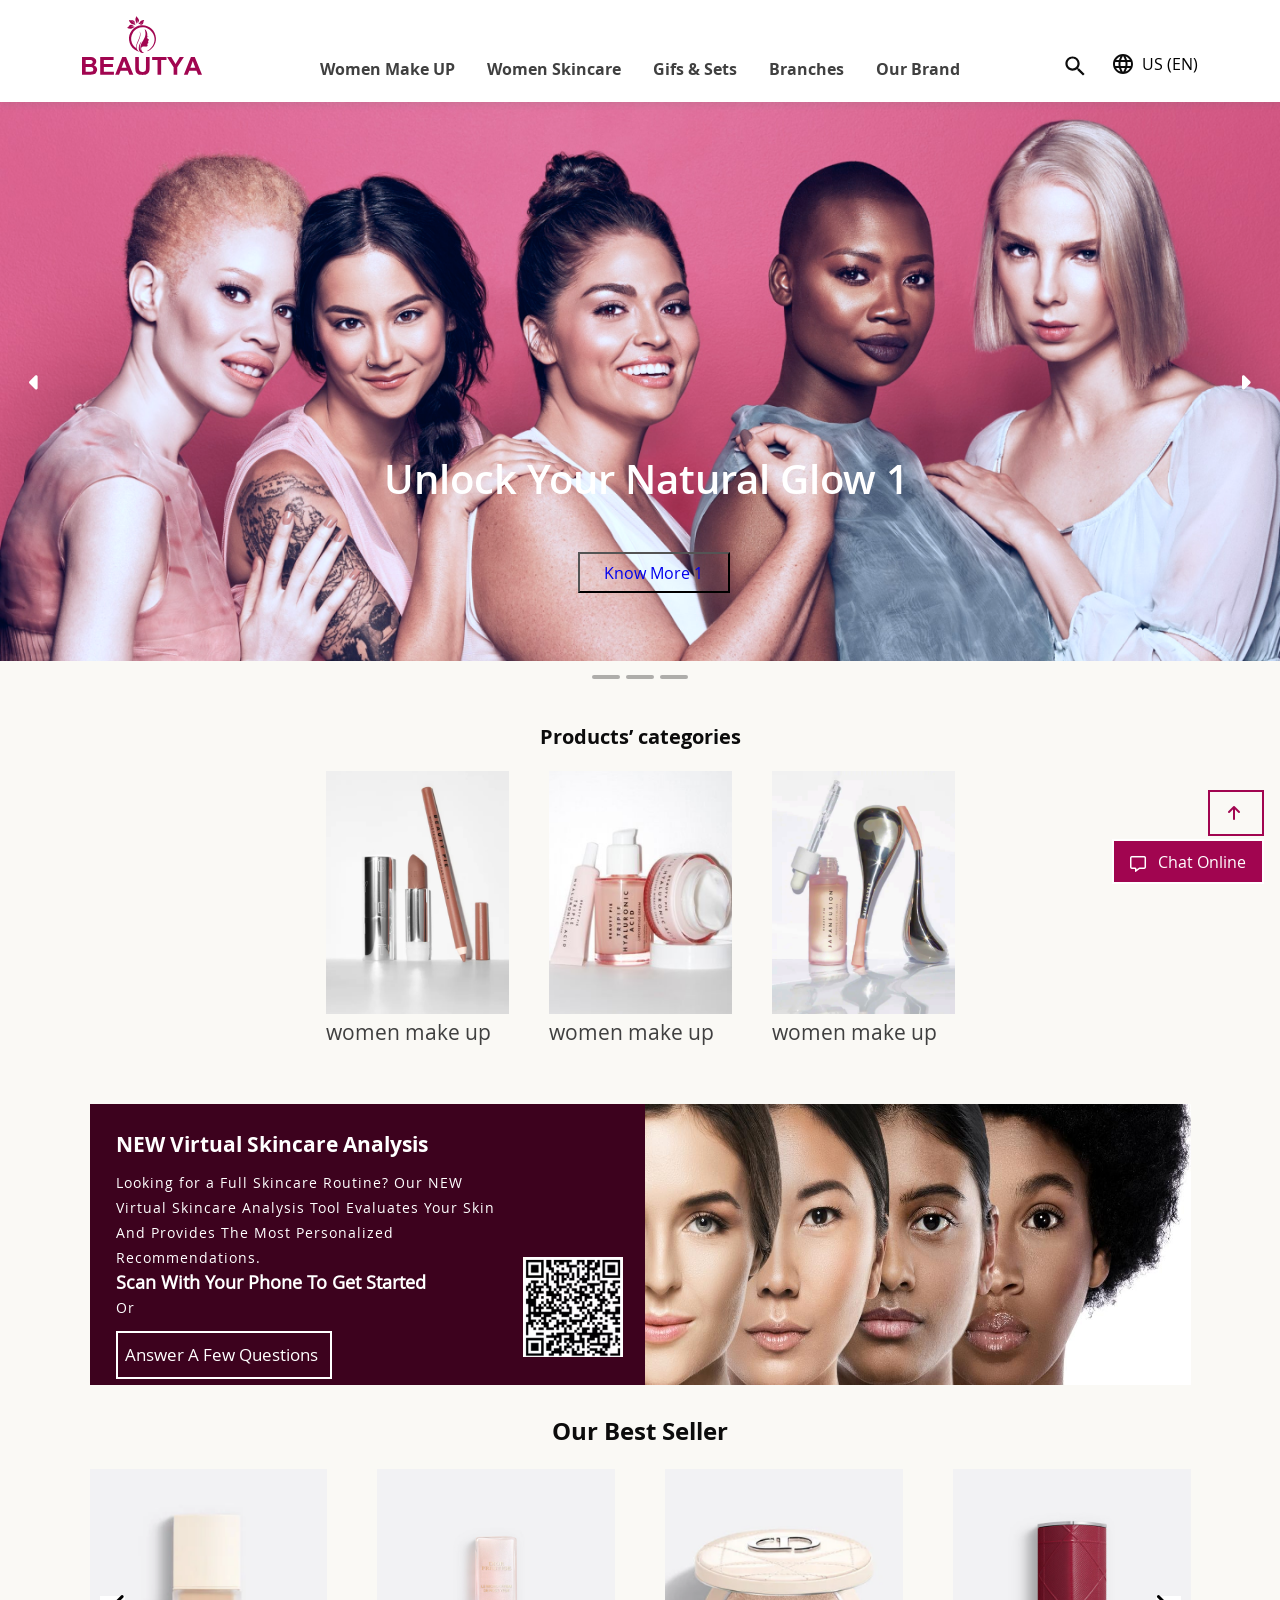
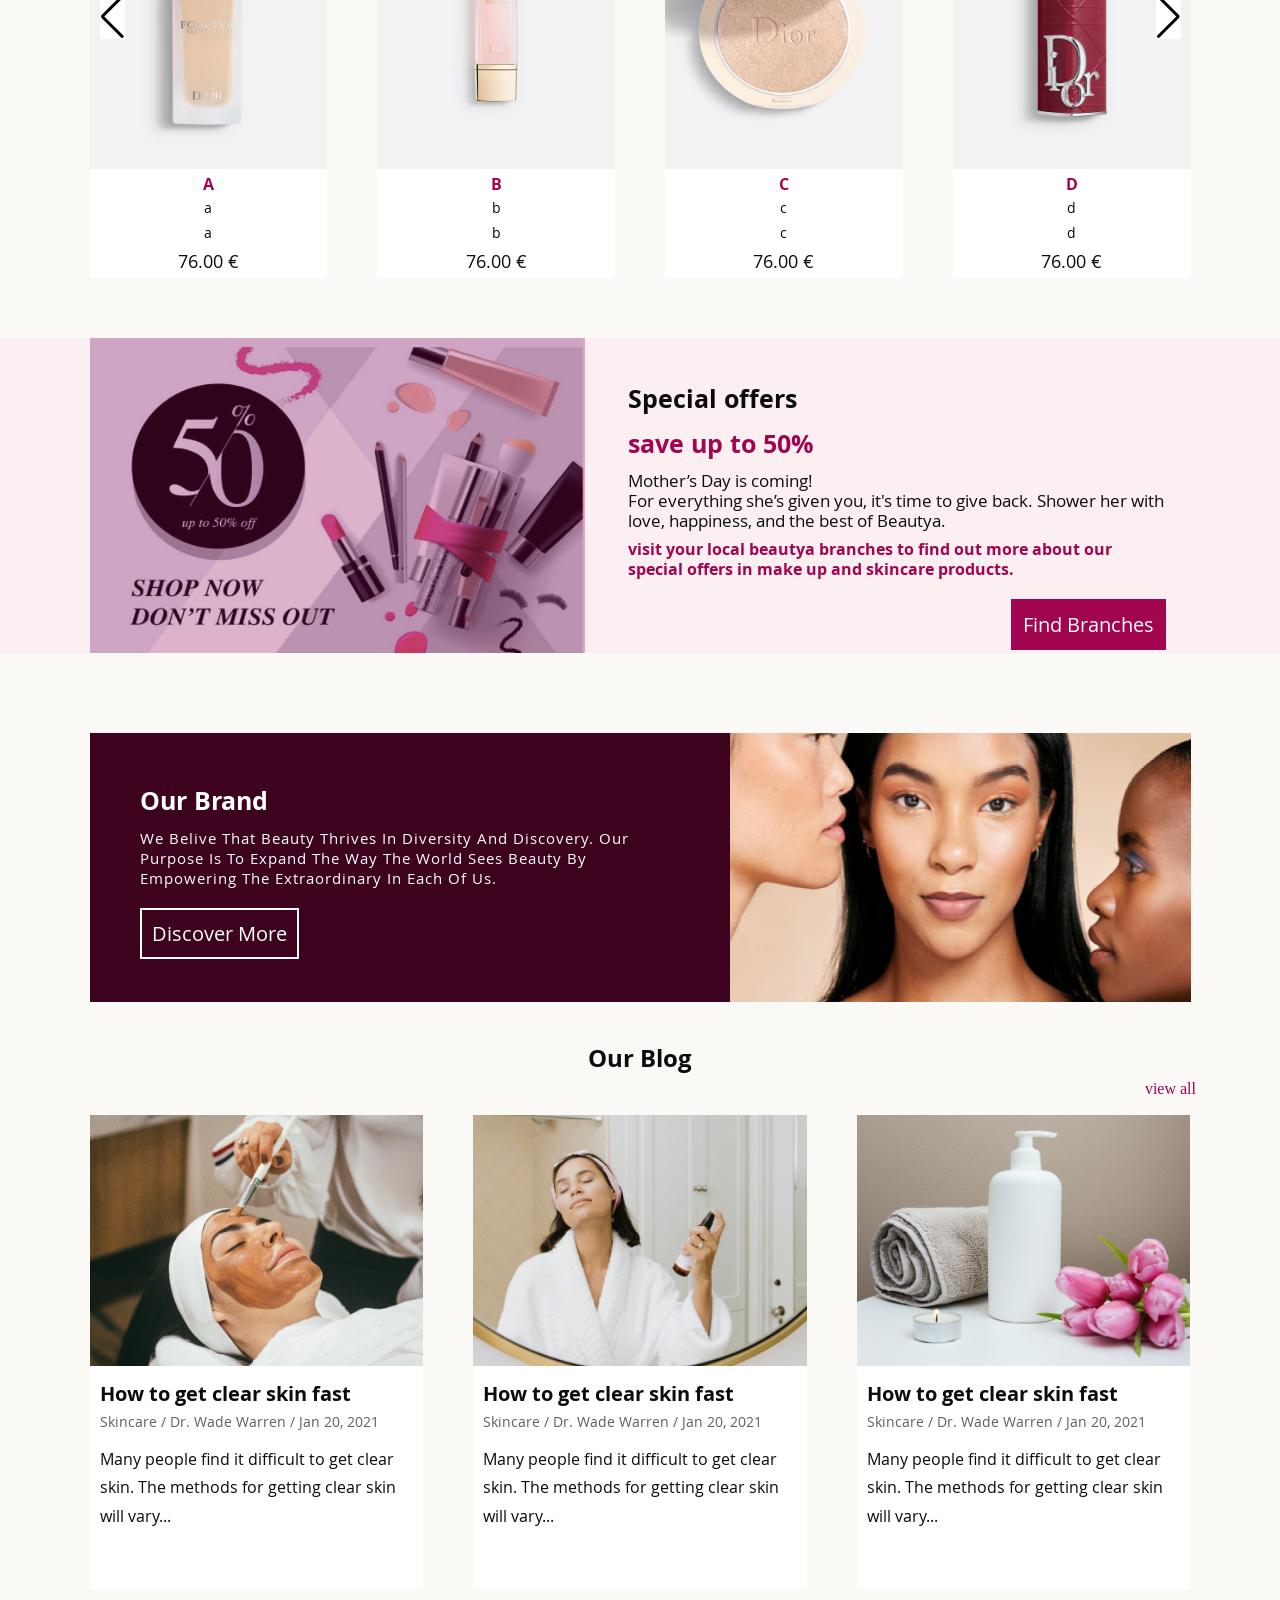
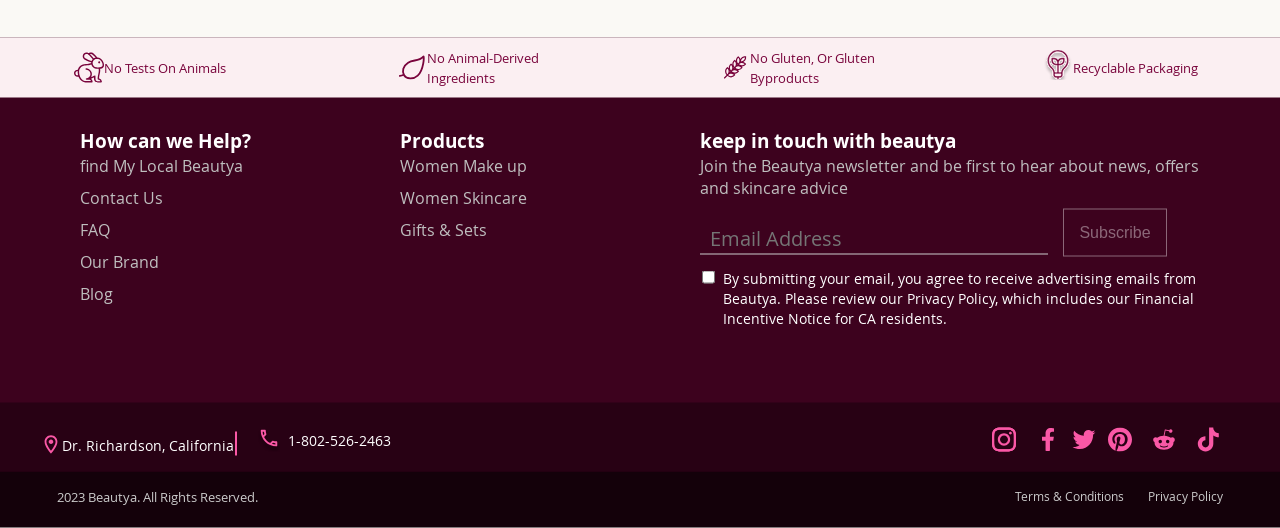
==== commit e724367d: "update commit" ====
--- a/index.html
+++ b/index.html
@@ -17,8 +17,17 @@
   </head>
   
 <body>
+    <!-- Back To Top button -->
+    <a href="#" class="back-to-top">
+      <i class="fa-solid fa-arrow-up" ></i>
+    </a>
+ <!-- caht online -->
+    <a href="#" class="chatonline">
+      <i class="fa-regular fa-message"></i>
+      <span class="Text_chat">Chat Online</span>
+    </a>
   <!--header-->
-  <nav>
+  <nav id="up">
     <div class="Nav-Content">
         <div class="section_nav">
              <!----------Left Nav---------->
@@ -357,7 +366,7 @@
         </div>
       </div>
       <!-- pagination -->
-      <div class="blog-swiper-pagination"></div>
+      <div class="swiper-pagination"></div>
     </div>
   </section>
 
--- a/css/style.css
+++ b/css/style.css
@@ -80,8 +80,87 @@
     width: 100%;
   }
 
-  
-
+  /* -- Back To Top button -- */
+  html{
+    scroll-behavior: smooth;
+  }
+  
+  .back-to-top {
+    position: fixed;
+    bottom: 4rem;
+    right: 1rem;
+    display: inline-flex;
+    align-items: center;
+    justify-content: center;
+    background-color: var(--Background);
+    padding: 0.5rem;
+    text-decoration: none;
+    transition: 0.2s ease-out;
+    border: 2px solid var(--primary);
+    width: 56px;
+    height: 46px;
+    z-index: 10;
+  }
+  
+  .back-to-top i {
+    color:var(--primary);
+    width: 16px;
+    height: 16px;
+  }
+
+  @media screen and (max-width: 768px) {
+    .back-to-top {
+      display: none;
+    }
+  }
+  .chatonline {
+    position: fixed;
+    bottom: 1rem;
+    right: 1rem;
+    display: inline-flex;
+    align-items: center;
+    justify-content: center;
+    background-color: var(--primary);
+    padding: 0.5rem;
+    text-decoration: none;
+    transition: 0.2s ease-out;
+    border: 2px solid var(--white);
+    width: 152px;
+    height: 45px;
+    z-index: 10;
+
+  }
+  .chatonline i {
+    color:var(--white);
+    width: 28px;
+    height: 12px;
+  }
+  .chatonline .Text_chat {
+    font-family: 'open_sansregular';
+    font-size: 16px;
+    color: var(--white);
+  }
+  @media screen and (max-width: 768px) {
+    .chatonline {
+      width: 40px;
+      height: 40px;
+      z-index: 10;
+    }
+    .chatonline i {
+      width: 24px;
+      height: 24px;
+    }
+    .chatonline .Text_chat {
+      display: none;
+    }
+    
+  }
+
+  @media screen and (min-width: 769px) {
+    .chatonline .Text_chat {
+      display: block;
+    }
+  }
     /* ---- //header // -----*/
   a{
   
@@ -1280,7 +1359,7 @@
 
 .Analysis_Image {
   height: 198px;
-  width: 518px;
+  width: 100%;
   grid-row: 2;
 }
 .Analysis_text {
@@ -2458,6 +2537,8 @@
   }
   .Footer .footer-col p {
     font-size: 14px;
+    width: 364px;
+    word-break: break-word;
   }
   .email-inputs .emailInput {
     width: 387px;
@@ -2479,7 +2560,7 @@
   .email-inputs .email-checkbox p {
     display: block;
     max-width: 369px;
-    font-size: 14px;
+    font-size: 10px;
     line-height: 140%;
   }
   .main-btn {
@@ -2517,17 +2598,16 @@
   }
 
   .Top_Icons .Icon {
-    justify-content: flex-start;
     align-items: center;
     gap: 10px;
-    display: flex;
-    margin-left: 15px;
+    margin-left: 9px;
     padding: 5px;
+    width: 85%;
   }
 
   .Top_Icons .Icon img {
-    width: 30px;
-    height: 30px;
+    width: 24px;
+    height: 24px;
     transform-origin: 0 0;
   }
   .Top_Icons .Icon .Text {
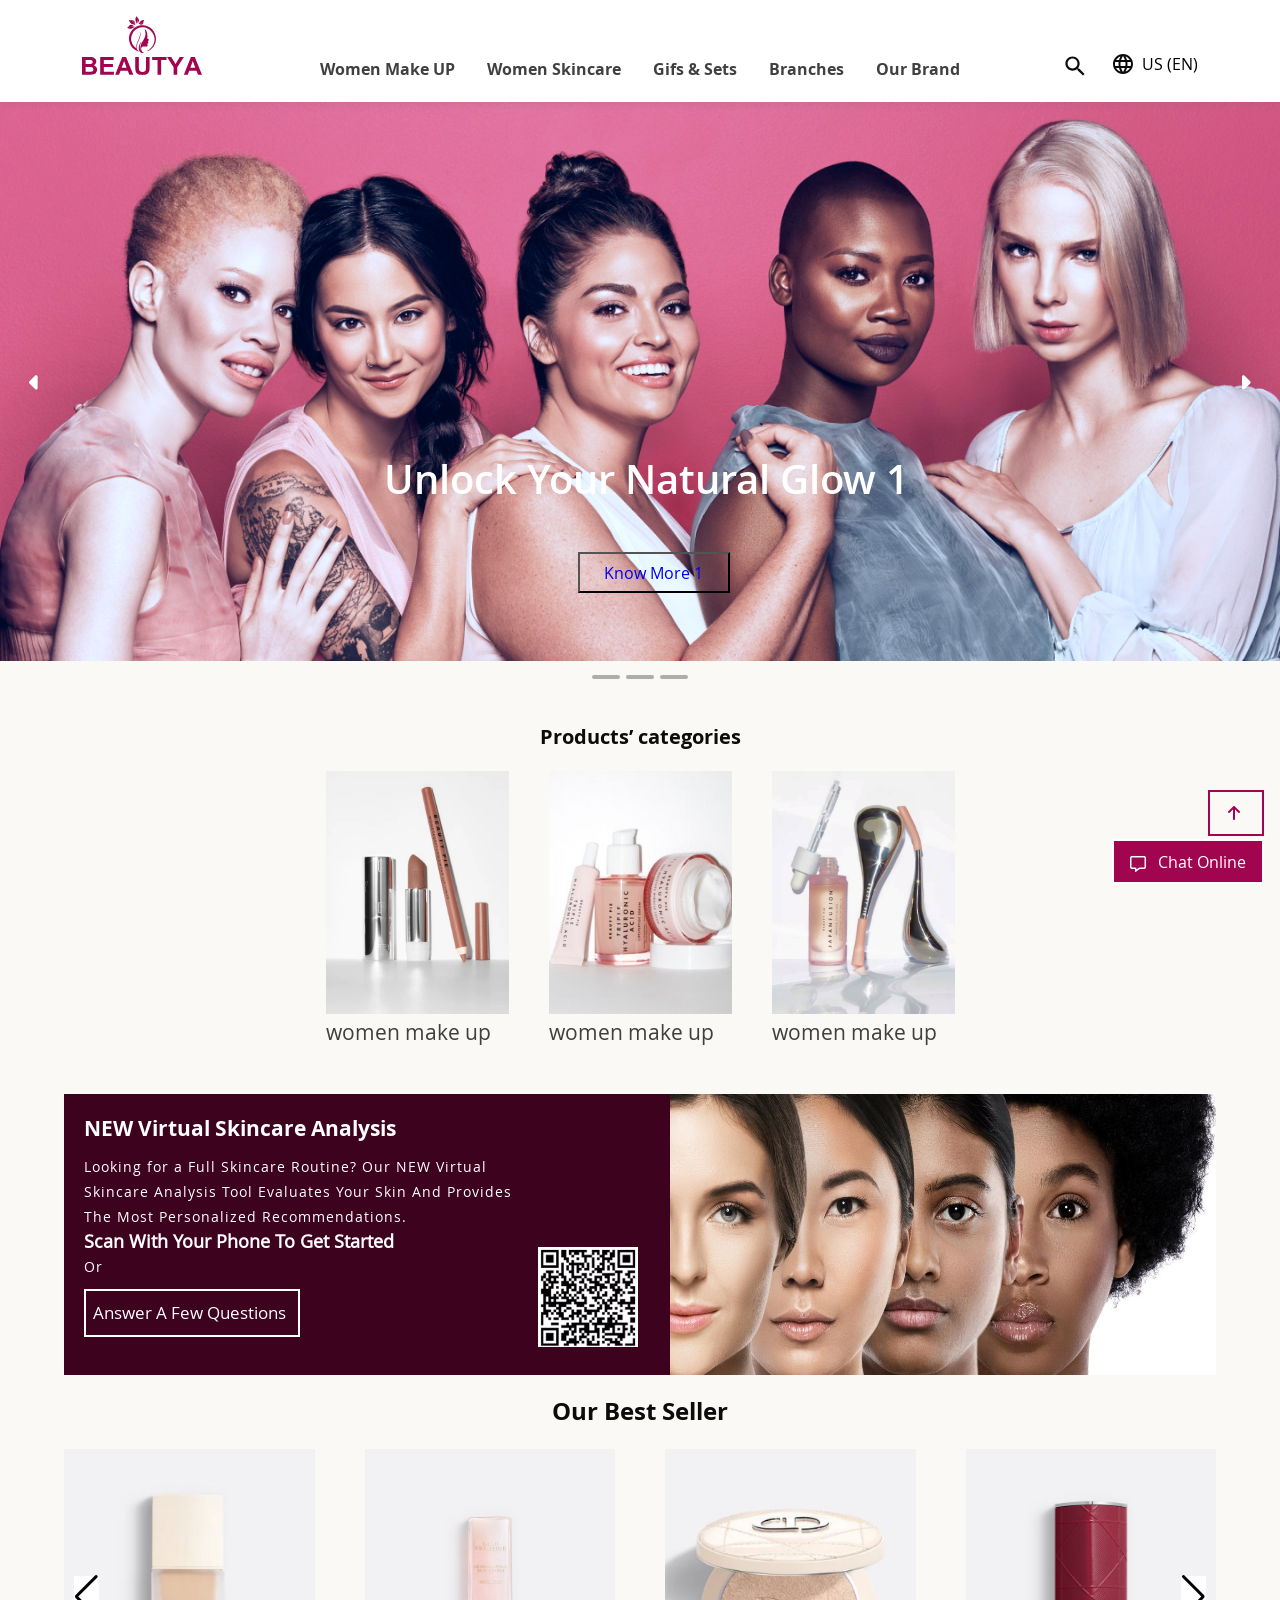
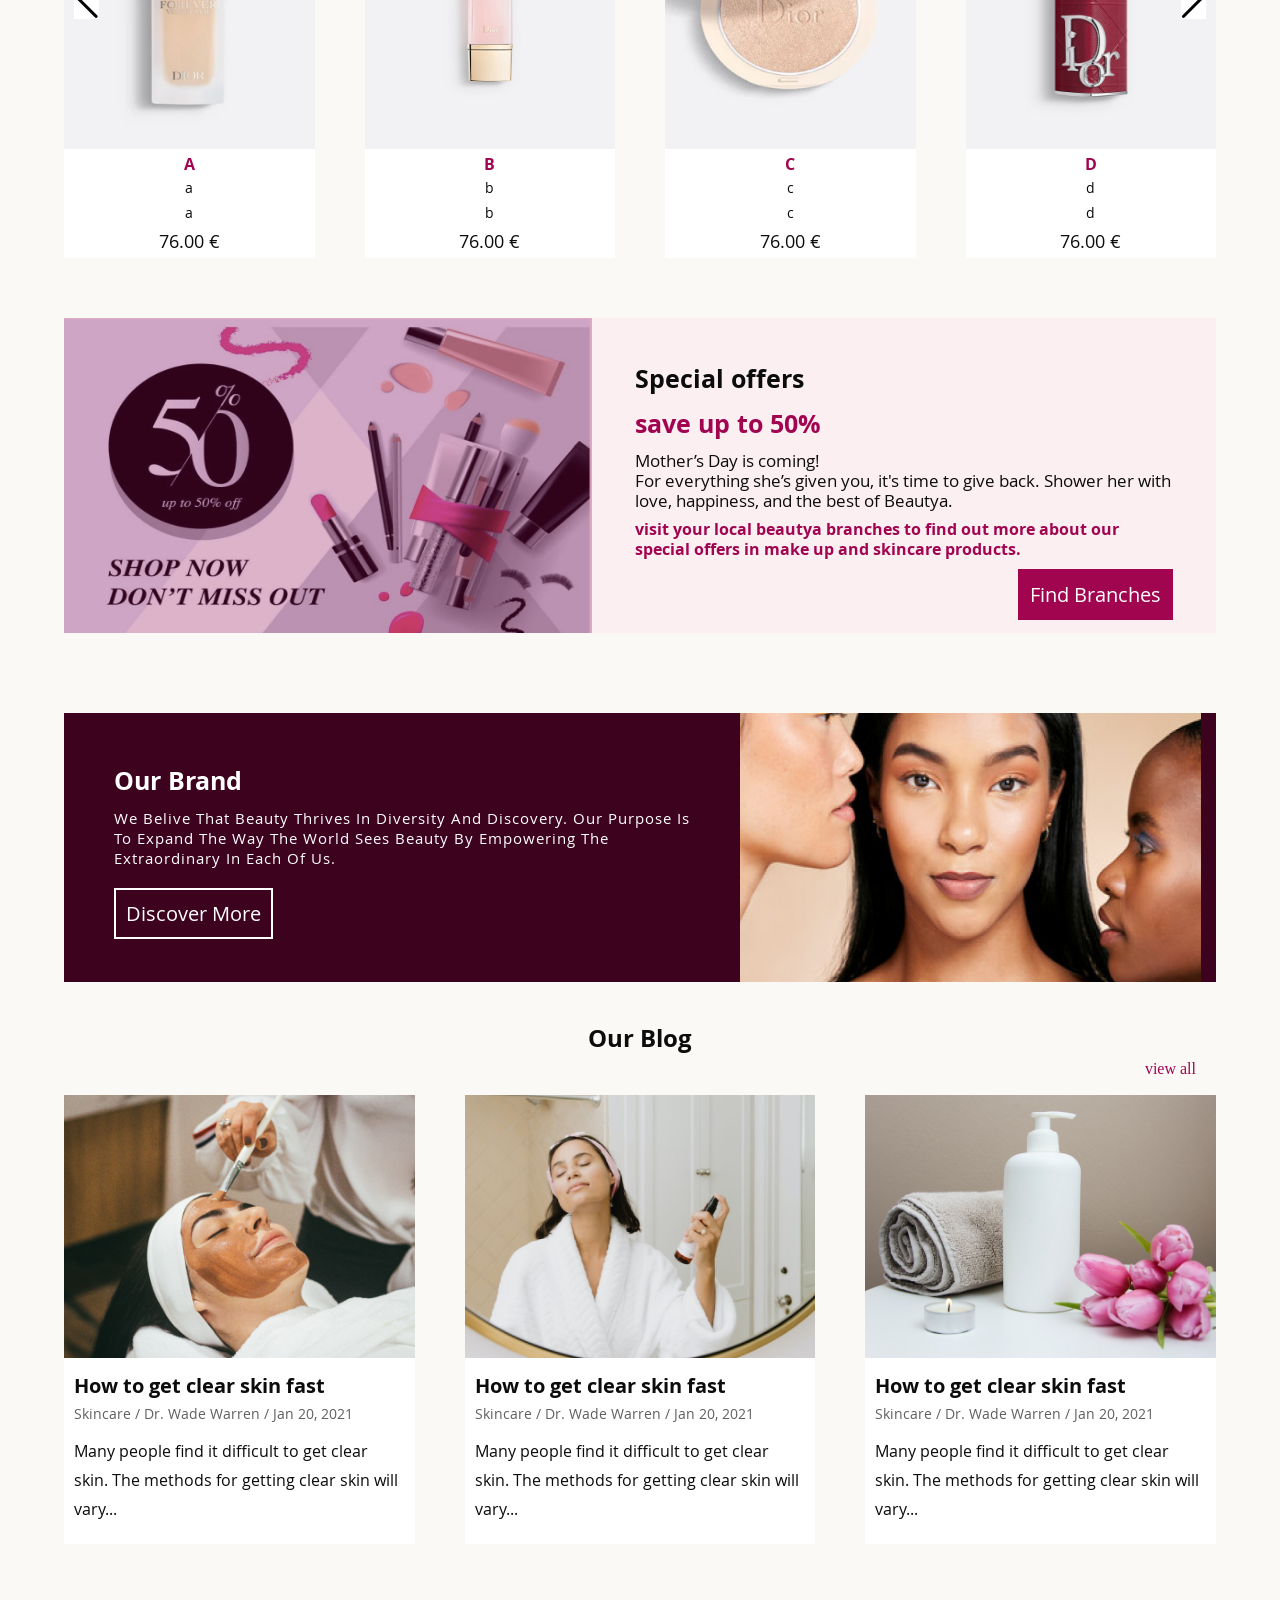
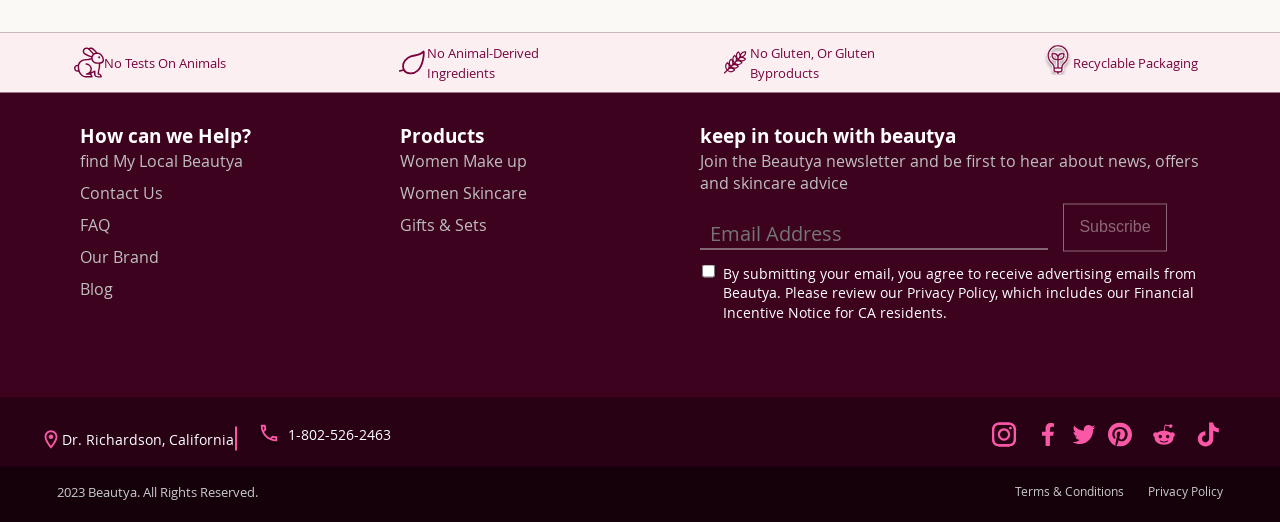
==== commit 5ac370e5: "up date" ====
--- a/index.html
+++ b/index.html
@@ -189,6 +189,7 @@
   </div>
 </section>  
 
+<div class="container">
   <!-- Products-Categorie -->
 
 <section class="Products_Categorie">
@@ -369,7 +370,7 @@
       <div class="swiper-pagination"></div>
     </div>
   </section>
-
+</div>
   <!-- Footer -->
   <section class="Footer">
     <!--Value Proposition -->
--- a/css/style.css
+++ b/css/style.css
@@ -483,9 +483,6 @@
   
   
   /*--- /// Search //// ----*/
-  
-  
- 
   
    /* ---///  Modal ///---- */
    .Search_Icon {
@@ -1163,6 +1160,12 @@
     }
 }
 
+.container{
+  width: 1200px;
+  max-width: 90%;
+  margin: auto;
+}
+
   /* ---- //Products-Categories // ---- */
 
   .Products_Categorie {
@@ -1270,25 +1273,28 @@
   height: 281px;
   width: 546px;
 }
+
+.Analysis_Image img{
+  width: 100%;
+  height: 100%;
+}
 .Analysis {
   background: var(--primary-750);
-  width: 1101px;
+  width: 100%;
   height: 281px;
   max-width: 100%;
-  margin: 0 auto;
 }
 
 .Analysis-container {
   display: grid;
   grid-template-columns: repeat(3,1fr);
-  margin: 10px 0px;
   height: 281px;
 }
 
 .Analysis_text {
   color: #ffffff;
-  width: 433px;
-  padding: 26px;
+  width: 474px;
+  padding: 20px;
   height: 277px;
 }
 .Analysis_text h4 {
@@ -1336,10 +1342,10 @@
 }
 
   .Analysis-container h1 {
-    font-size: 24px;
+    font-size: 21px;
     display: block;
     grid-row: 1;
-    margin: 10px 30px;
+    margin: 10px 20px;
     color: var(--black);
   }
   .Analysis_text h4 {
@@ -1358,13 +1364,18 @@
   }
 
 .Analysis_Image {
-  height: 198px;
+  height: 100%;
   width: 100%;
   grid-row: 2;
 }
+
+.Analysis_Image img{
+  width: 100%;
+  height: 100%;
+}
 .Analysis_text {
   grid-row: 3;
-  width: 455px;
+  width: 93%;
 }
 .Analysis_text h6 {
   display: none;
@@ -1376,6 +1387,7 @@
   line-height: 25px;
   letter-spacing: 1px;
   width: 358px;
+  max-width:358px;
 }
 .Analysis_text p:nth-of-type(2) {
   display: none;
@@ -1439,9 +1451,8 @@
 /* ---- // OurBestSeller// -----*/
 
 .OueBestSeller {
-  width: 1101px;
+  width: 100%;
   height: 100%;
-  margin: 10px auto;
   text-align: center;
 }
 
@@ -1518,9 +1529,8 @@
 
 @media screen and (max-width: 768px) { 
   .OueBestSeller {
-    width: 90%;
+    width: 100%;
     height: 100%;
-    margin: 10px auto;
     text-align: center;
   }
 
@@ -1719,13 +1729,17 @@
 
 .Special_Offers img {
   height: 315px;
-  width: 495px;
+  width: 100%;
+}
+
+.Special_Offers img img {
+  width: 100%;
+  height: 100%;
 }
 .Special_Offers {
-  width: 1101px;
+  width: 100%;
   height: 315px;
   max-width: 100%;
-  margin: 0 auto;
   display: grid;
   grid-template-columns: 1fr 1fr;
 }
@@ -1764,7 +1778,7 @@
     color: var(--white);
     font-size: 20px;
     padding: 10px 10px;
-    margin-top: 20px;
+    margin-top: 10px;
     border: 2px solid var(--primary);
     transition: all 0.3s ease;
     text-decoration: none;
@@ -1778,7 +1792,7 @@
 @media screen and (max-width: 768px) {
 
   .Special_Offers {
-    width: 1120px;
+    width: 100%;
     height: 461px;
     max-width: 100%;
     margin: 0 auto;
@@ -1787,48 +1801,50 @@
     grid-template-rows: auto auto;
   }
 
-  .Special_Offers h1 {
+.Special_Offers h1 {
     font-size: 25px;
     display: block;
     grid-row: 1;
     margin: 10px auto;
     color: var(--black);
   }
-  .Special_Offers_text h4:nth-of-type(1) {
-    display: none;
-  }
+.Special_Offers_text h4:nth-of-type(1) {
+    display: none;
+}
 
 .Special_Offers img {
     height: 239px;
-    width: 70%;
+    width: 100%;
     grid-row: 2;
-  }
+}
+
+
   
 .Special_Offers_text h4:nth-of-type(2) {
     font-size: 14px;
     color: var(--black);
     display: block;
     font-family: 'open_sanssemibold';
-  }
-  .Special_Offers_text {
+}
+.Special_Offers_text {
     padding: 10px 40px;
-    width: 442px;
-  }
-  .Special_Offers_text h3 {
-    display: none;
-  }
-  .Special_Offers_text p:nth-of-type(1) {
-    display: none;
-  }
-
-  .Special_Offers_text p:nth-of-type(2) {
+    width: 100%;
+}
+.Special_Offers_text h3 {
+    display: none;
+}
+.Special_Offers_text p:nth-of-type(1) {
+    display: none;
+}
+
+.Special_Offers_text p:nth-of-type(2) {
     color: var(--black);
     font-size: 14px;
     line-height: 25px;
     letter-spacing: 1px;
-    width: 358px;
+    width: 100%;
     font-family: 'open_sansregular';
-  }
+}
 .Special_Offers_Banner {
   background: var(--primary-25);
   width: 100%;
@@ -1855,25 +1871,20 @@
   background: var(--primary);
 }
 
-.Special_Offers img {
-  height: 239px;
-  width: 411px;
-  grid-row: 2;
-}
+
 }
 @media screen and (min-width: 769px) { 
 
-  .Special_Offers h1 {
-    display: none;
-  }
-  .Special_Offers_text h4:nth-of-type(1) {
-    display: block;
-  }
-  .Special_Offers_text h4:nth-of-type(2){
+.Special_Offers h1 {
+    display: none;
+}
+.Special_Offers_text h4:nth-of-type(1) {
+    display: block;
+}
+.Special_Offers_text h4:nth-of-type(2){
     display:none;
-  }
-
-  }
+}
+}
 
 
 
@@ -1889,16 +1900,15 @@
 }
 .About_Brand {
 background: var(--primary-750);
-width: 1101px;
+width: 100%;
   height: 269px;
   max-width: 100%;
-  margin: 0 auto;
   display: grid;
   grid-template-columns: 1fr 1fr;
 }
 .Brand_text {
   color: var(--white);
-  width: 640px;
+  width: 676px;
   padding: 50px ;
 
 }
@@ -1967,9 +1977,10 @@
 
   .Brand_text {
     color: var(--black);
-    width: 430px;
-    padding: 10px 40px;
-  }
+    width: 100%;
+    padding: 10px 10px;
+  }
+  
   .Brand_text p{
     font-size: 14px;
     line-height: 140%;
@@ -2029,8 +2040,8 @@
   }
 
 .blog-swiper {
-  width: 1101px;
-  height: 474px;
+  width: 100%;
+  height: 100%;
   margin: 20px auto;
   
 }
@@ -2102,11 +2113,11 @@
 
   @media screen and (max-width: 768px) {
     #OurBlog {
-      width: 90%;
-        height: 100%;
-        margin: 10px auto;
-        text-align: center;
+      width: 100%;
+      height: 100%;
+      text-align: left;
       }
+
     #blog {
       height: 544px;
       width: 342px;
@@ -2129,7 +2140,7 @@
     .blog-heading a { 
       color: var(--primary);
       position: relative;
-      right: 5px;
+      left: 150px;
       top: 505px;
       font-size: 16px;
       font-family: 'open_sansregular';
@@ -2152,8 +2163,8 @@
         margin-right: 10px;
       }
       .swiper-slide {
-        width: 320px;
-        margin-right: 10px;
+        width: 100%;
+        height: 392px;
       }
       
       .swiper-slide .blog-img {
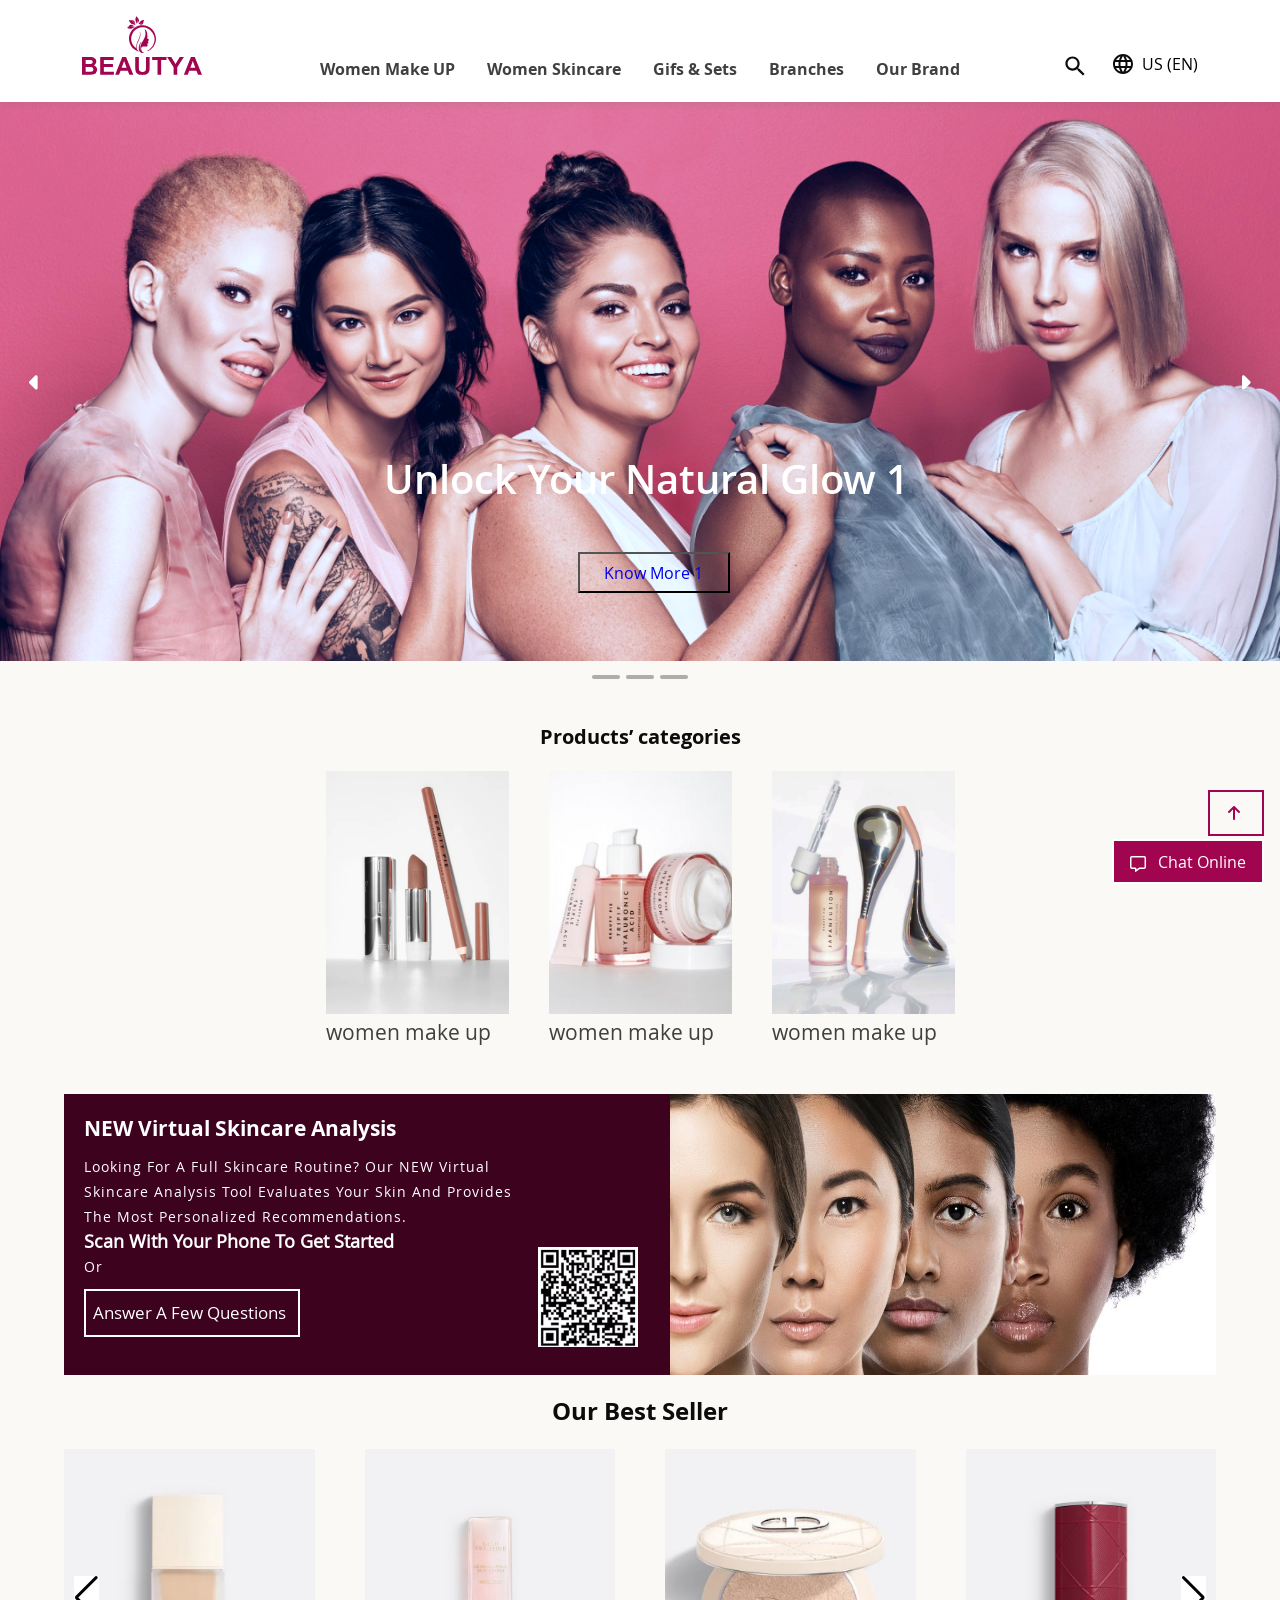
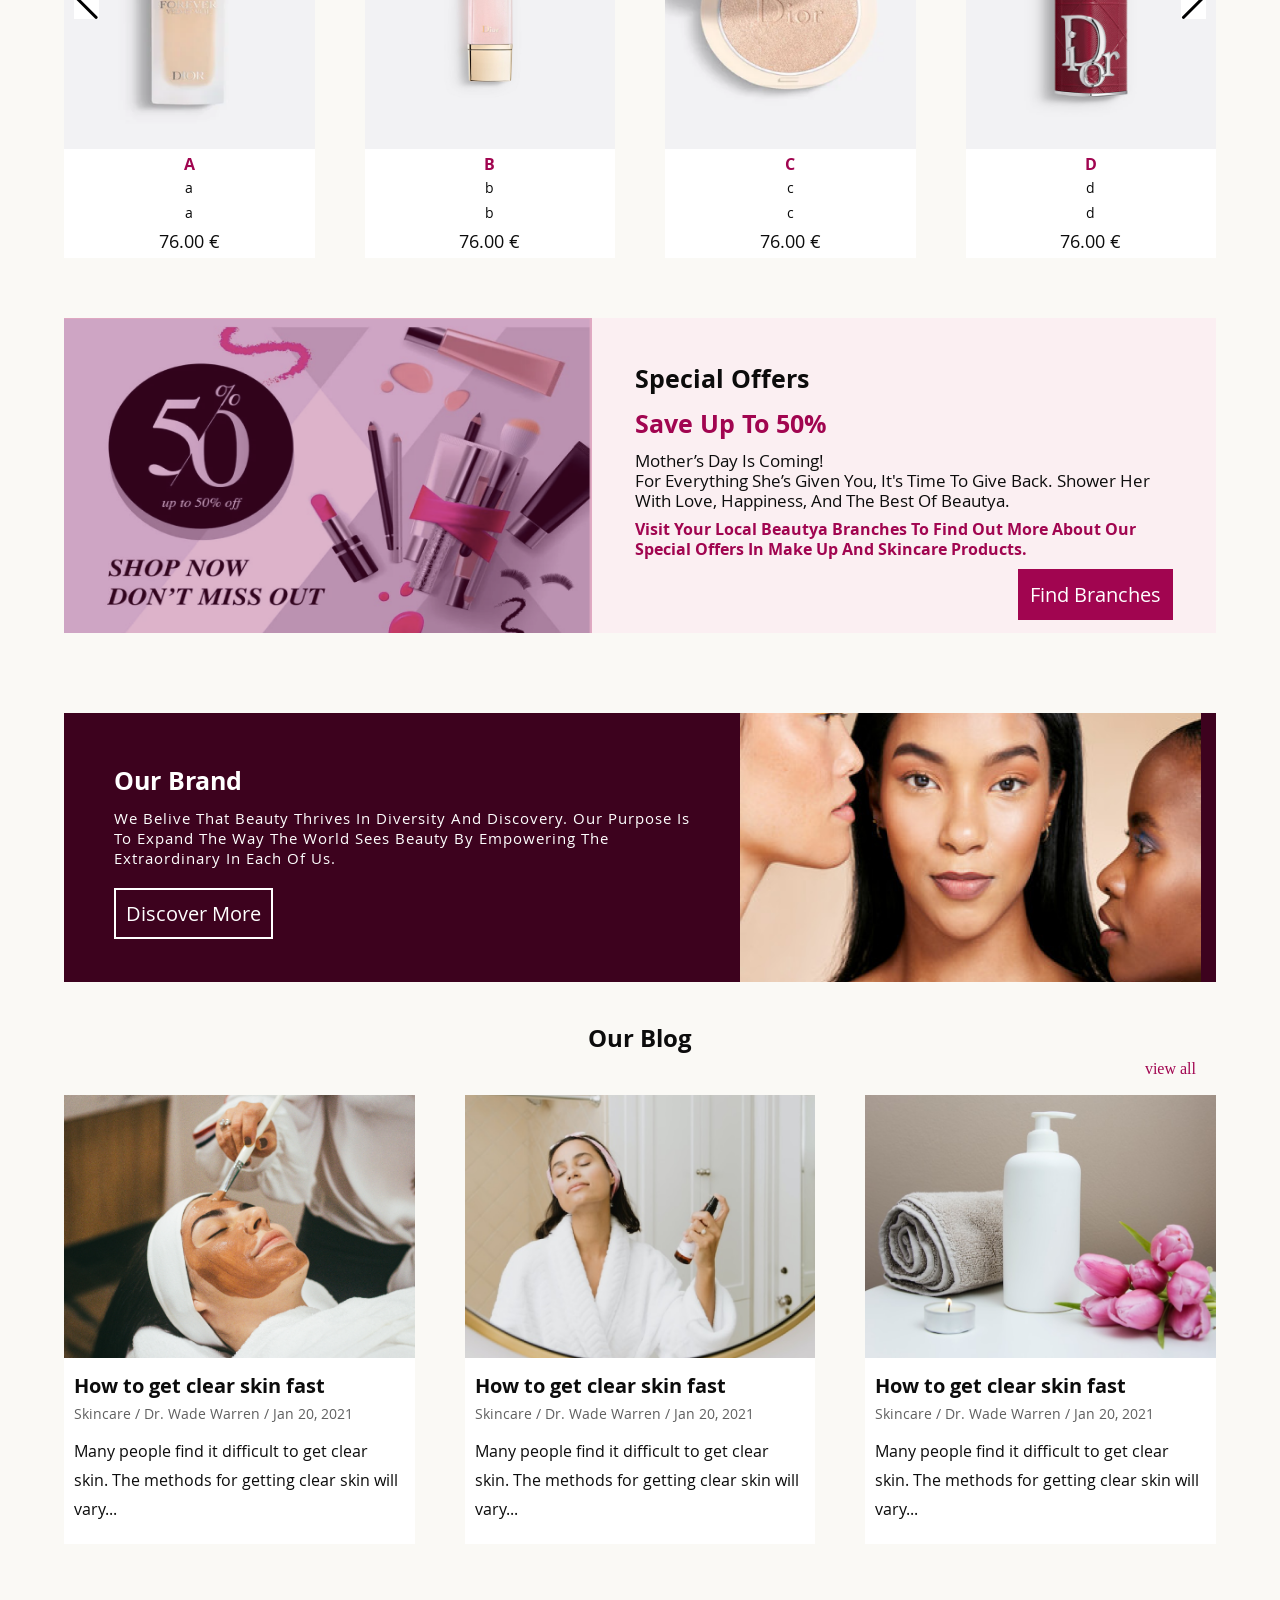
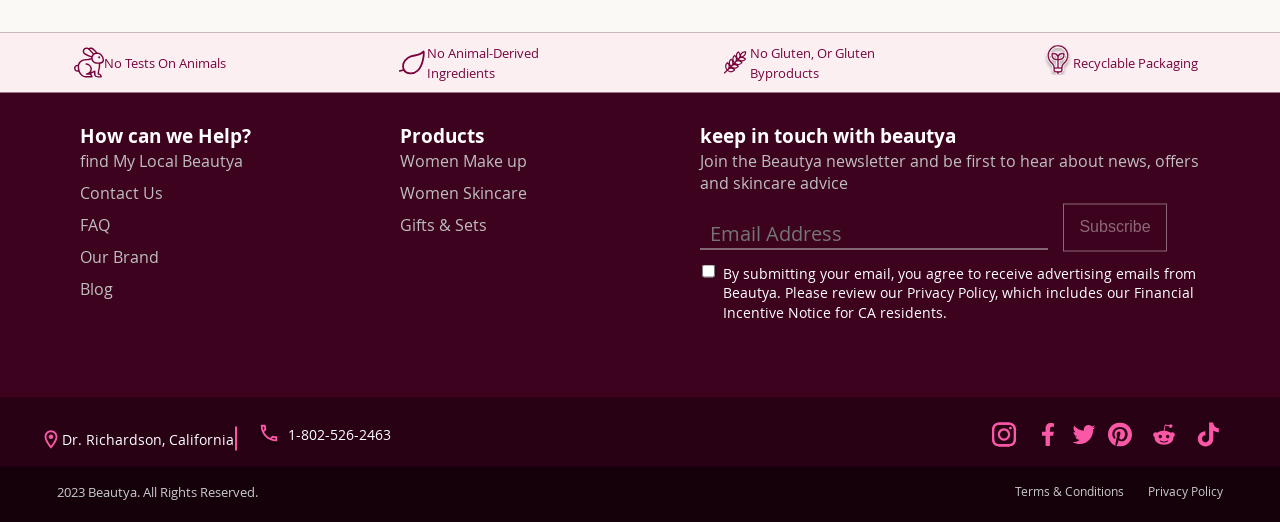
==== commit e078e0be: "update" ====
--- a/index.html
+++ b/index.html
@@ -260,28 +260,6 @@
   </div>
   </section>
 
-  <!-- NewIn 
-
-  <section class="NewIn">
-    <h4>New in</h4>
-    <h1>New in</h1>
-       <!--  Carousel 
-  <!-- Swiper 
-  <div class="new-swiper">
-    <div class="swiper-wrapper">
-      <div class="swiper-slide">
-        <div class="products"></div>
-      </div>
-    </div>
-     <!-- If we need pagination 
-  <div class="swiper-pagination"></div>
-
-  <!-- If we need navigation buttons 
-  <div class="swiper-button-prev"></div>
-  <div class="swiper-button-next"></div>
-  </div>
-  </section>
--->
 
   <!-- Special Offers -->
 
@@ -367,7 +345,7 @@
         </div>
       </div>
       <!-- pagination -->
-      <div class="swiper-pagination"></div>
+      <div class="blog-pagination swiper-pagination"></div>
     </div>
   </section>
 </div>
--- a/css/style.css
+++ b/css/style.css
@@ -83,6 +83,7 @@
   /* -- Back To Top button -- */
   html{
     scroll-behavior: smooth;
+    /*font-size: 62.5%;*/
   }
   
   .back-to-top {
@@ -1283,6 +1284,7 @@
   width: 100%;
   height: 281px;
   max-width: 100%;
+  text-transform: capitalize;
 }
 
 .Analysis-container {
@@ -1356,7 +1358,6 @@
     display: grid;
     grid-template-columns: 1fr;
     grid-template-rows: auto auto;
-    margin: 10px 0px;
   }
 
   .Analysis_Qrcode {
@@ -1375,7 +1376,7 @@
 }
 .Analysis_text {
   grid-row: 3;
-  width: 93%;
+  width: 100%;
 }
 .Analysis_text h6 {
   display: none;
@@ -1386,8 +1387,8 @@
   font-size: 14px;
   line-height: 25px;
   letter-spacing: 1px;
-  width: 358px;
-  max-width:358px;
+  width: 100%;
+  max-width:100%;
 }
 .Analysis_text p:nth-of-type(2) {
   display: none;
@@ -1408,7 +1409,7 @@
 }
 
 .Analysis-btn {
-  width: 320px;
+  width: 100%;
   height: 40px;
 }
 .Analysis-btn a:nth-of-type(2){
@@ -1585,139 +1586,6 @@
   }
 }
 
-
-/* ---- // NewIn // -----*/
-
-
-/* ---- // OurBestSeller and NewIn // -----*/
-
-
-/* ---- // New in page Landing // -----*/
-
-.NewIn {
-  background: #3d021e;
-  width: 100%;
-  height: 475px;
-}
-
-.NewIn h4 {
-  font-size: 19px;
-
-  margin-bottom: 10px;
-  color: #fff;
-  text-align: center;
-}
-
-.new-swiper {
-  width: 100%;
-  height: 100%;
-}
-
-.swiper-slide {
-  background: var(--white);
-  margin: 20px auto;
-  
-}
-
-.swiper-slide img {
-  height: 300px;
-}
-.swiper-slide  img img {
-  display: block;
-  width: 100%;
-  height: 100%;
-  object-fit: cover;
-}
-
-.swiper-slide .title {
-  text-align: center;
-  text-transform: uppercase;
-  color: var(--primary);
-  font-size: 16px;
-  line-height: 140%;
-}
-
-.swiper-slide .description {
-  font-size: 14px;
-  line-height: 180%;
-  color: var(--black);
-}
-
-.swiper-slide .category {
-  font-size: 14px;
-  line-height: 180%;
-  color: var(--black);
-}
-.swiper-slide .price {
-  text-align: center;
-  font-size: 18px;
-  line-height: 180%;
-  color: var(--black);
-}
-
-.swiper .swiper-button-next, 
-.swiper .swiper-button-prev {
-  position: absolute;
-  top: 169px;
-  width: 25px;
-  height: 43px;
-  z-index: 10;
-  cursor: pointer;
-  display: flex;
-  justify-content: center;
-  color: var(--swiper-navigation-color,--black);
-  background: #fff;
-}
-
-@media screen and (max-width: 768px) { 
-  .NewIn h1 {
-    font-size: 24px;
-    color: var(--black);
-
-    line-height: 140%;
-    display: block;
-  }
-
-  .NewIn h4{
-    display: none;
-  }
-  .swiper-button-prev {
-    display: none;
-  }
-  .swiper-button-next {
-    display: none;
-  }
-  .swiper-pagination {
-
-    display: block;
-  }
-  .swiper-pagination .swiper-pagination-bullet {
-    width: 24px;
-    height: 4px;
-    background: var(--primary);
-    border-radius: 0;
-  }
-}
-@media screen and (min-width: 769px) { 
-
-  .NewIn h1 {
-    display: none;
-  }
-  .NewIn h4 {
-    display: block;
-  }
-  .swiper-pagination {
-    display: none;
-  }
-  .swiper-button-prev {
-    display: block;
-  }
-  .swiper-button-next {
-    display: block;
-  }
-}
-
-
 /* ---- //  SpecialOffers page Landing // -----*/
 
 .Special_Offers_Banner {
@@ -1737,11 +1605,12 @@
   height: 100%;
 }
 .Special_Offers {
+    display: grid;
+  grid-template-columns: 1fr 1fr;
   width: 100%;
   height: 315px;
   max-width: 100%;
-  display: grid;
-  grid-template-columns: 1fr 1fr;
+  text-transform: capitalize;
 }
 .Special_Offers_text {
   width: 624px;
@@ -1848,7 +1717,7 @@
 .Special_Offers_Banner {
   background: var(--primary-25);
   width: 100%;
-  height: 461px;
+  height: 500px;
   margin: 40px 0px;
 }
 
@@ -1910,6 +1779,7 @@
   color: var(--white);
   width: 676px;
   padding: 50px ;
+  text-transform: capitalize;
 
 }
 .Brand_text h4 {
@@ -2175,7 +2045,7 @@
       .swiper-slide .blog-details {
         height: 146px;
       }
-      .blog-swiper-pagination {
+      .blog-pagination .swiper-pagination {
         position: relative;
         text-align: center;
         transition: .3s opacity;
@@ -2183,13 +2053,15 @@
         z-index: 10;
         
       }
-      .blog-swiper-pagination .blog-swiper-pagination-bullet {
+      .blog-pagination .swiper-pagination .blog-pagination .swiper-pagination-bullet {
         width: 24px;
         height: 4px;
         background: var(--primary);
         border-radius: 0;
       }
-}
+
+      
+    }
   @media screen and (min-width: 769px) { 
 
     .blog-heading h1 {
@@ -2198,7 +2070,7 @@
     .blog-heading h4 {
       display: block;
     }
-    .swiper-pagination {
+    .blog-pagination .swiper-pagination {
       display: none;
     }
     .carousel .blog-box:nth-child(n+4) {
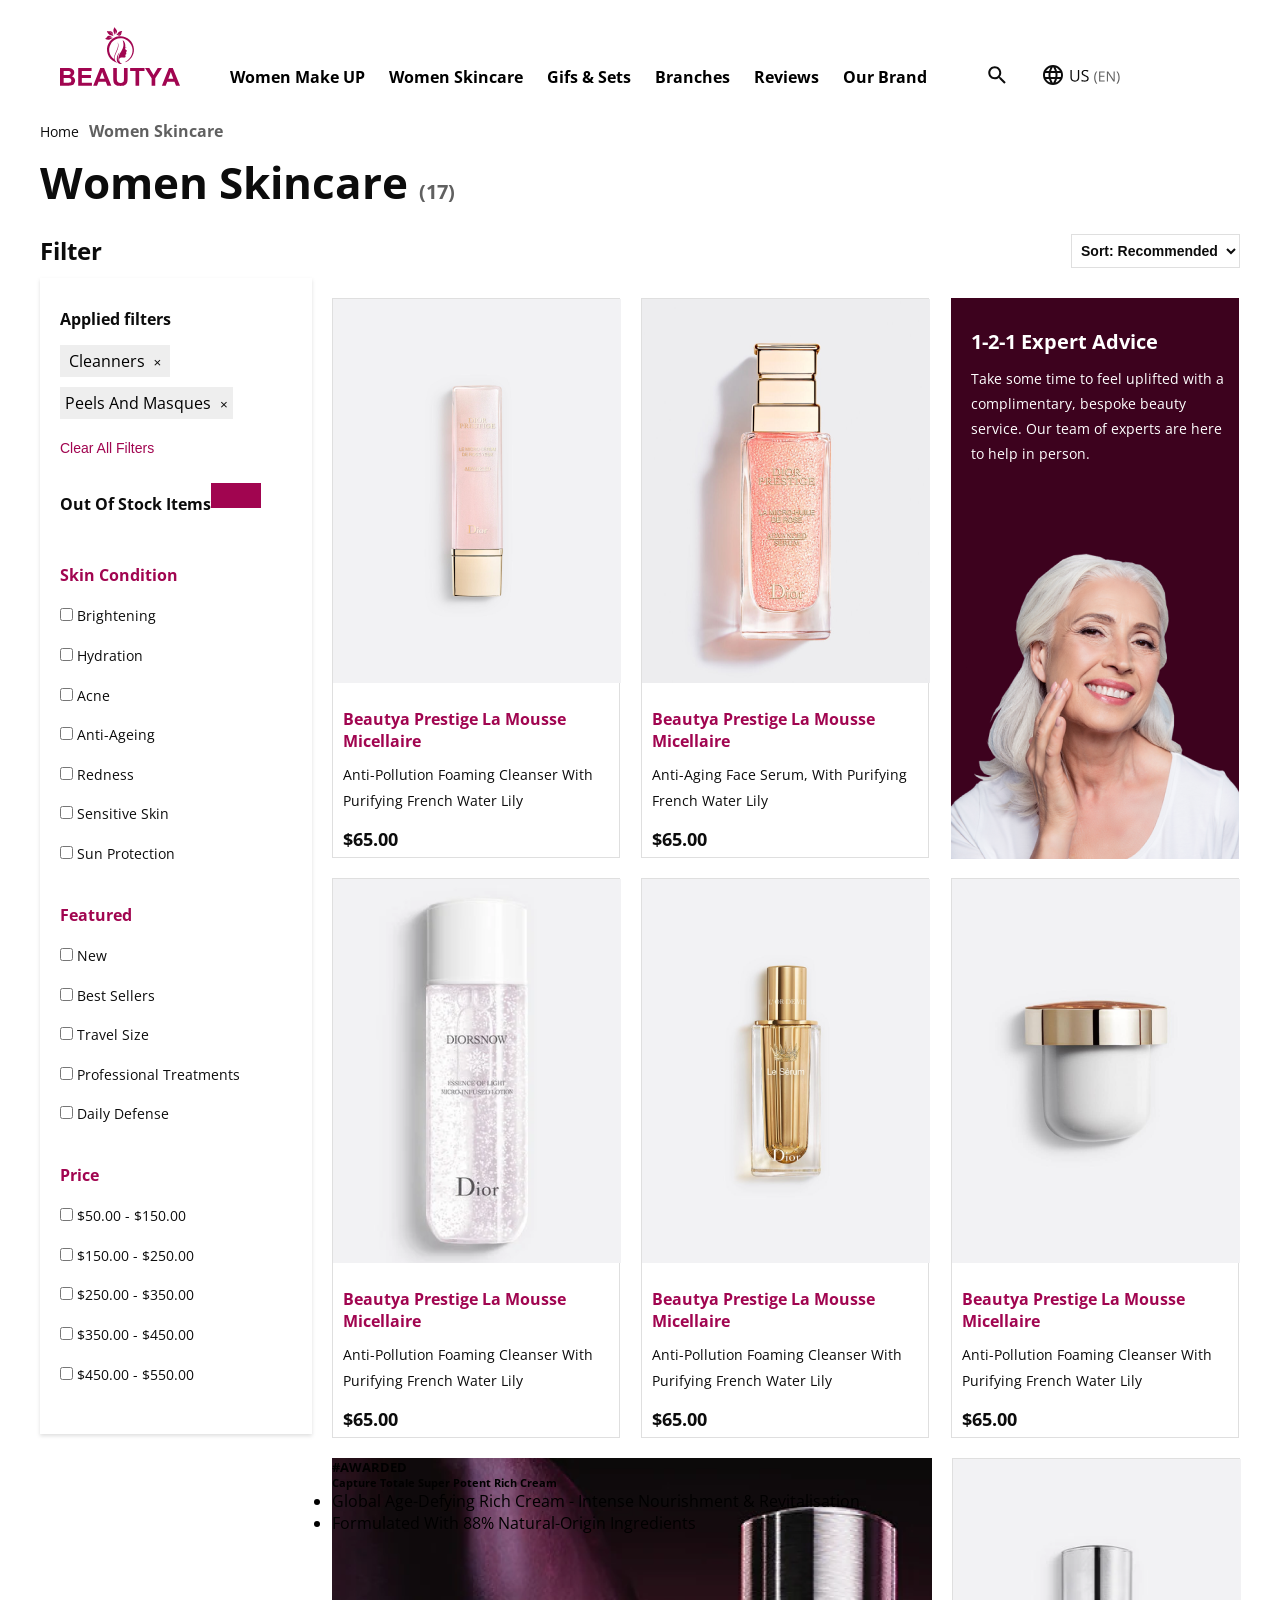
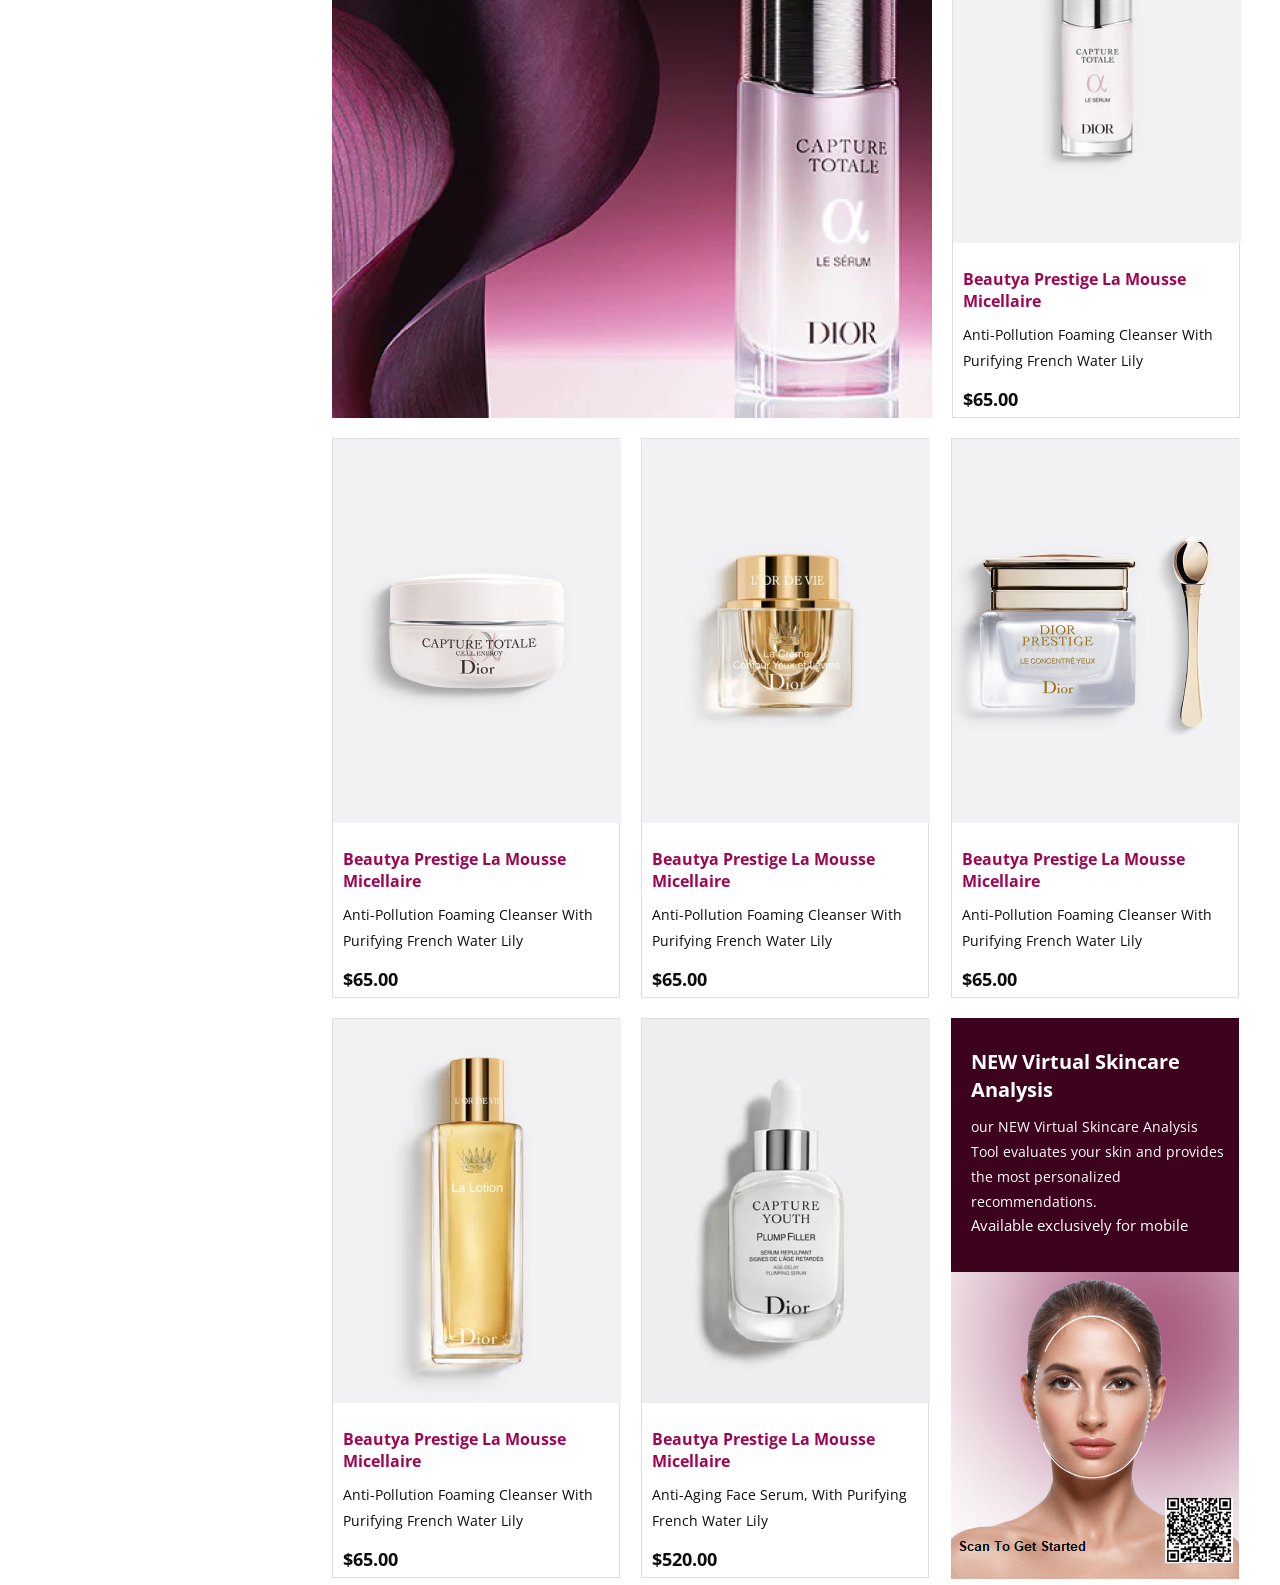
==== commit c13e6800: "Add files via upload" ====
--- a/index.html
+++ b/index.html
@@ -1,485 +1,342 @@
-<!DOCTYPE html>
-<html lang="en">
-<head>
-    <meta charset="UTF-8">
-    <meta name="viewport" content="width=device-width, initial-scale=1.0">
-    <link rel="stylesheet" href="/css/style.css">
-    <link rel="stylesheet" href="/css/font.css">
-    <link rel="stylesheet" href="https://cdnjs.cloudflare.com/ajax/libs/font-awesome/6.5.1/css/all.min.css" integrity="sha512-DTOQO9RWCH3ppGqcWaEA1BIZOC6xxalwEsw9c2QQeAIftl+Vegovlnee1c9QX4TctnWMn13TZye+giMm8e2LwA==" crossorigin="anonymous" referrerpolicy="no-referrer" />
-    <!--CDN Swiper CSS -->
-    <link rel="stylesheet" href="https://cdn.jsdelivr.net/npm/swiper@11/swiper-bundle.min.css" />
-
-    <!-- fav-icon -->
-    <link rel="shortcut icon" href="/images/logo_fav.svg">
-
-    <title>Beautya</title>  
-
-  </head>
-  
-<body>
-    <!-- Back To Top button -->
-    <a href="#" class="back-to-top">
-      <i class="fa-solid fa-arrow-up" ></i>
-    </a>
- <!-- caht online -->
-    <a href="#" class="chatonline">
-      <i class="fa-regular fa-message"></i>
-      <span class="Text_chat">Chat Online</span>
-    </a>
-  <!--header-->
-  <nav id="up">
-    <div class="Nav-Content">
-        <div class="section_nav">
-             <!----------Left Nav---------->
-            <div class="left_nav  ">
-                <div class="section-log ">
-                    <div class="box-img-log">
-                        <img src="/images/logo.svg" alt="">
-                    </div>  
-                </div>
-            </div>
-           <!----------Center Nav---------->
-           <div class="center_nav">
-            <input type="radio" name="slider" id="menu-btn">
-            <input type="radio" name="slider" id="close-btn">
-            <ul class="nav-links">
-              <label for="close-btn" class="btn close-btn"><i class="fas fa-times"></i></label>
-              <li><a href="#">Women Make UP</a></li>
-              <li>
-                <a href="#" class="desktop-item">Women Skincare</a>
-                <input type="checkbox" id="showMega">
-                <label for="showMega" class="mobile-item">Women Skincare</label>
-                <div class="mega-box">
-                  <div class="content">
-                    <div class="row">
-                      <header>By Category</header>
-                      <ul class="mega-links">
-                        <li><a href="#">Cleansers</a></li>
-                        <li><a href="#">Exfoliators</a></li>
-                        <li><a href="#">Toners</a></li>
-                        <li><a href="#">Retinols</a></li>
-                        <li><a href="#">Peels And Masques</a></li>
-                        <li><a href="#">Moisturizer</a></li>
-                        <li><a href="#">Night cream</a></li>
-                        <li><a href="#">Facial oil</a></li>
-                        <li><a href="#">Sunscreen</a></li>
-                        <li><a href="#">Eye Care</a></li>
-                      </ul>
-                    </div>
-                    <div class="row">
-                      <header>By Skin Condition</header>
-                      <ul class="mega-links">
-                        <li><a href="#">Brightening</a></li>
-                        <li><a href="#">Acne</a></li>
-                        <li><a href="#">Anti-ageing</a></li>
-                        <li><a href="#">Redness</a></li>
-                        <li><a href="#">Sensitive Skins</a></li>
-                        <li><a href="#">Sun Protection</a></li>
-                      </ul>
-                    </div>
-                    <div class="row">
-                      <header>Collection</header>
-                      <ul class="mega-links">
-                        <li><a href="#">Beautya Cleansing</a></li>
-                        <li><a href="#">Beautya Prestige</a></li>
-                        <li><a href="#">Beautya Prestige</a></li>
-                        <li><a href="#">Beautya Light-In-White</a></li>
-                        <li><a href="#">Capture Totale</a></li>
-                        <li><a href="#">Capture Youth</a></li>
-                        <li><a href="#">Capture Dreamskin</a></li>
-                        <li><a href="#">One Essential</a></li>
-                        <li><a href="#">Professional Solution</a></li>
-                        <li><a href="#">Beautya Hydra Life</a></li>
-                      </ul>
-                    </div>
-                    <div class="row">
-                      <img src="/images/nav_image.png" alt="">
-                      <div class="image_content">
-                      <h6>capture totale super potent rich cream</h6>
-                      <p>Global age-defying rich cream - intense 
-                        nourishment & revitalization</p>
-                      </div>  
-                    </div>
-                  </div>
-                </div>
-              </li>
-              <li><a href="#">Gifs & Sets</a></li>
-              <li><a href="#">Branches</a></li>
-              <li><a href="#">Our Brand</a></li>
-            </ul>
-             <label for="menu-btn" class="btn menu-btn"><i class="fas fa-bars"></i></label>
-          </div>
-          
-            <!----------Right Nav---------->
-
-            <div class="right_nav">
-            <!---// Search Bar Products //--->
-            <!-- search Icon -->
-            <button class="Search_Icon" data-modal-target="#modal">
-              <img src="/images/search icon.svg" alt="">
-          </button>
-            <div class="modal" id="modal">
-              <!-- search -->
-              <div class="container">
-          <div class="Search_Box">
-                  <div id="search-container">
-                      <input type="search" id="search-input" placeholder="What Are You Looking For?"  >
-                      <img src="/images/search.svg" alt="">
-                  </div>
-          </div>
-                  <!-- button category-->  
-                  <h3> Product Categories</h3>
-                  <h5> Product Categories</h5>
-              <div class="categories">
-                  <button class="button-value"onclick="filterProduct('a')">a</button>
-                  <button class="button-value"onclick="filterProduct('b')">b</button>
-                  <button class="button-value"onclick="filterProduct('c')">c</button>
-                  <button class="button-value"onclick="filterProduct('d')">d</button>
-                  <button class="button-value"onclick="filterProduct('e')">e</button>
-              </div>
-              <!-- import product json-->
-              <h3>popular Product</h3>
-              <h5>popular Product</h5>
-              <div class="products"></div>
-              <a href="#">View All</a>
-          </div>
-          </div>
-          <div id="overlay"></div>
-          <div id="overlay"></div>
-            <!--/ language -->
-            <div class="lang-menu">
-              <div class="selected-lang">
-                <img src="/images/languageicon.svg" alt="">
-                  US (EN)
-              </div>
-              <ul>
-                <li>
-                  <a href="#" class="fa">Pearsin</a>
-                </li>
-                <li>
-                  <a href="" class="en">English</a>
-                </li>
-                </ul>
-          </div>
-          </div>
-          
-          </div>
-         
-    </div>
-    
-</nav>
-  <!-- Slider -->
-<section class="sliderhome">
-  <div class="container-slider">
-    <div class="slider">
-      <div class="slider-item active">
-        <img src="/images/BannerImage1.png" class="img-slider" />
-       <h1 id="slider_text"> Unlock Your Natural Glow 1</h1>
-       <button id="slider_btn"><a href="#" class="a"> Know More 1 </a></button>
-      </div>
-      <button type="button" class="prev" ><i class="fa-solid fa-caret-left"></i></button>
-      <button type="button" class="next" ><i class="fa-solid fa-caret-right"></i></button>
-    </div>
-  </div>
-
-  <div class="pagination">
-    <span class="dot" onclick="currentSlide(1)"></span>
-    <span class="dot" onclick="currentSlide(2)"></span>
-    <span class="dot" onclick="currentSlide(3)"></span>
-  </div>
-</section>  
-
-<div class="container">
-  <!-- Products-Categorie -->
-
-<section class="Products_Categorie">
-    <h4>Products’ categories</h4>
-    <h1>Products’ categories</h1>
-
-    <div class="cat-container">
-    <!-- cat 1 -->
-      <div class="Producte_Cat">
-          <img src="/images/Products_Cate1.png" alt="">
-          <a href="#">women make up</a>
-      </div>
-      <!-- cat 2 -->
-      <div class="Producte_Cat">
-          <img src="/images/Products_Cate2.png" alt="">
-          <a href="#">women make up</a>
-      </div>
-      <!-- cat 3 -->
-      <div class="Producte_Cat">
-          <img src="/images/Products_Cate3.png" alt="">
-          <a href="#">women make up</a>
-      </div>
-      </div>
-  </section>
-
-  <!-- New Virual Skincare -->
-
-  <section class="Virtual_Skincare_Analysis">
-    <div class="Analysis">
-      <div class="Analysis-container">
-         <h1> NEW Virtual Skincare Analysis</h1>
-      <div class="Analysis_text">
-        <h4> NEW Virtual Skincare Analysis</h4>
-       
-          <p>Looking for a Full Skincare Routine? Our NEW
-            Virtual Skincare Analysis Tool Evaluates Your Skin And Provides 
-            The Most Personalized Recommendations.</p>
-        <h6>Scan With Your Phone To Get Started</h6>
-        <p>Or</p> 
-        <div class="Analysis-btn">
-        <a href="#">Answer A Few Questions</a>
-        <a href="#">take a selfie</a>
-        </div>
-      </div>
-    <img src="/images/qrcode.png" class="Analysis_Qrcode">
-    <img src="/images/introduction.png" class="Analysis_Image">
-      </div>
-      </div>
-    </section>
-  
-  <!-- OurBestSellers -->
-  <section class="OueBestSeller">
-    <h1>Our Best Seller</h1>
-    <h4> Our Best Seller</h4>
-  <!-- Swiper -->
-  <div class="swiper">
-    <div class="swiper-wrapper">
-      <div class="swiper-slide">
-        <div class="products"></div>
-      </div>
-    </div>
-     <!-- If we need pagination -->
-  <div class="swiper-pagination"></div>
-
-  <!-- If we need navigation buttons -->
-  <div class="swiper-button-prev"></div>
-  <div class="swiper-button-next"></div>
-  </div>
-  </section>
-
-
-  <!-- Special Offers -->
-
-  <section class="Special_Offers_Banner">
-    <div class="Special_Offers">
-      <img src="/images/SpecialOffers.png">
-      <h1>Special offers</h1>
-      <div class="Special_Offers_text">
-        <h4>Special offers</h4>
-        <h3>save up to 50%</h3>
-         <h4>Mother’s Day is coming! </h4>
-         <p>Mother’s Day is coming! <br/>For everything she’s given you, it's time to give back. Shower her with love, happiness, and the best of Beautya. </p>
-         <p>visit your local beautya branches to find out more about our special offers in make up and skincare products. </p>
-        <a href="#">Find Branches</a>
-      </div>
-
-      </div>
-  </section>
-
-
-
-<!-- Our Brand-->
-
-<section class="Our_Brand">
-  <div class="About_Brand">
-    <h1>Our Brand</h1>
-    <div class="Brand_text">
-      <h4> Our Brand</h4>
-        <p>We Belive That Beauty Thrives In Diversity And Discovery. Our Purpose Is To
-          Expand The Way The World Sees Beauty By Empowering The Extraordinary In
-          Each Of Us.
-        </p> 
-      <a href="#">Discover More</a>
-    </div>
-  <img src="/images/ourbrand.png" class="Brand_Image">
-    </div>
-</section>
-
-
-<!-- Blog  -->
-  <section id="OurBlog">
-    <!-- blog heading -->
-    <div class="blog-heading">
-      <h1>Our Blog</h1>
-      <h4>Our Blog</h4>
-      <a href="#">view all</a>
-    </div>
-    <!-- blog slider -->
-    <div class="blog-swiper">
-      <div class="swiper-wrapper">
-        <!-- blog 1 -->
-        <div class="swiper-slide">
-          <div class="blog-img">
-            <img src="/images/blogimage1.png" alt="Blog">
-          </div>
-          <div class="blog-details">
-            <a href="#" class="blog-title">How to get clear skin fast</a> 
-            <span>Skincare / Dr. Wade Warren / Jan 20, 2021</span>
-            <p>Many people find it difficult to get clear skin. The methods for getting clear skin will vary...</p>
-          </div>
-        </div>
-        <!-- blog 2 -->
-        <div class="blog swiper-slide">
-          <div class="blog-img">
-            <img src="/images/blogimage2.png" alt="Blog">
-          </div>
-          <div class="blog-details">
-            <a href="#" class="blog-title">How to get clear skin fast</a> 
-            <span>Skincare / Dr. Wade Warren / Jan 20, 2021</span>
-            <p>Many people find it difficult to get clear skin. The methods for getting clear skin will vary...</p>
-          </div>
-        </div>
-        <!-- blog 3 -->
-        <div class="blog swiper-slide">
-          <div class="blog-img">
-            <img src="/images/blogimage3.png" alt="Blog">
-          </div>
-          <div class="blog-details">
-            <a href="#" class="blog-title">How to get clear skin fast</a> 
-            <span>Skincare / Dr. Wade Warren / Jan 20, 2021</span>
-            <p>Many people find it difficult to get clear skin. The methods for getting clear skin will vary...</p>
-          </div>
-        </div>
-      </div>
-      <!-- pagination -->
-      <div class="blog-pagination swiper-pagination"></div>
-    </div>
-  </section>
-</div>
-  <!-- Footer -->
-  <section class="Footer">
-    <!--Value Proposition -->
-    <div class="Top_Icons">
-      <div class="Icon">
-        <img src="/images/Rabbit_icon.svg"  alt="">
-          <div class="Text">No tests on animals</div>
-      </div>
-      <div class="Icon">
-        <img src="/images/Leaf_icon.svg" alt="">
-         <div class="Text">No animal-derived ingredients</div>
-      </div>
-      <div class="Icon">
-        <img src="/images/Wheat_icon.svg" alt="">
-          <div class="Text">No gluten, or gluten byproducts</div>
-      </div>
-      <div class="Icon">
-        <img src="/images/Lamp_icon.svg" alt="">
-          <div class="Text">Recyclable packaging</div>
-      </div>
-    </div>
-    <!-- footer item -->
-  <div class="footer-row">
-    <div class="Left_Footer">
-    <div class="footer-col">
-      <h4>How can we Help?</h4>
-      <h3>How can we Help?</h3>
-      <ul class="links">
-        <li><a href="#">find My Local Beautya</a></li>
-        <li><a href="#">Contact Us</a></li>
-        <li><a href="#">FAQ</a></li>
-        <li><a href="#">Our Brand</a></li>
-        <li><a href="#">Blog</a></li>
-      </ul>
-    </div>
-  </div>
-  <div class="Center_Footer">
-    <div class="footer-col">
-      <h4>Products</h4>
-      <h3>Products</h3>
-      <ul class="links">
-        <li><a href="#">Women Make up</a></li>
-        <li><a href="#">Women Skincare</a></li>
-        <li><a href="#">Gifts & Sets</a></li>
-      </ul>
-    </div>
-    </div>
-    <div class="Right_Footer">
-    <div class="footer-col">
-      <h4>keep in touch with beautya</h4>
-      <h3>keep in touch with beautya</h3>
-      <p>
-        Join the Beautya newsletter and be
-        first to hear about news, offers and skincare advice
-      </p>
-      <form class="email-inputs">
-        <input type="email" name="emailInput"  class="emailInput" placeholder="Email Address" required>
-        <div class="email-checkbox">
-          <input type="checkbox" name="checkboxInput" class="checkboxInput" required>
-          <p> By submitting your email, you agree to receive advertising emails from Beautya.
-           Please review our Privacy Policy, which includes our Financial Incentive Notice for CA residents. </p>
-        </div>
-        <button class="main-btn" type="submit"> 
-          <a href="#" > Subscribe </a>
-        </button>
-      </form> 
-    </div>
-  </div>
-  </div>
-
-    <!-- Social Media And  ContactUs-->
-    <section class="SocialmediaANDContactUs">
-      <div class="SocialMediaIcons">
-        <div class="IconButton">         
-          <a href="#">
-            <img src="/images/Instagram.svg" alt="">
-          </a>
-        </div>
-        <div class="IconButton">
-          <a href="#">
-            <img src="/images/Facebook.svg" alt="">
-          </a> 
-        </div>
-        <div class="IconButton">
-          <a href="#">
-             <img src="/images/Twitter.svg" alt="">
-          </a>
-        </div>
-        <div class="IconButton">
-          <a href="#">
-            <img src="/images/Pinterest.svg" alt="">
-          </a>
-        </div>
-        <div class="IconButton">
-          <a href="#">
-            <img src="/images/Reddit.svg" alt="">
-          </a>
-        </div>
-        <div class="IconButton">
-          <a href="#">
-            <img src="/images/Tiktok.svg" alt="">
-          </a>
-        </div>
-      </div>
-      <div class="ContactUs">
-        <div class="Call">  
-          <img src="/images/Call.svg" alt="">
-          <div class="Text_ContactUs">1-802-526-2463</div>
-        </div>
-        <div class="ContactUs_line"></div>
-        <div class="location">
-          <img src="/images/location.svg" alt="">
-          <div class="Text_ContactUs">Dr. Richardson, California</div>
-        </div>
-      </div>
-    </section> 
-    <!-- Copy Right --> 
-    <section class="CopyRight">
-      <div class="Copyright_Text">2023 Beautya. All Rights Reserved.</div>
-      <div class="TermsAndPrivacy">
-        <div class="TermsAndPrivacy_Text">Terms & Conditions</div>
-        <div class="TermsAndPrivacy_Text">Privacy Policy</div>
-      </div>
-    </section>
-
-</section>
-
-
-<!-- asli-->
-   <script src="/js/Main.js" type="module"></script>
-<!--CDN Swiper js -->   
-<script src="https://cdn.jsdelivr.net/npm/swiper@11/swiper-bundle.min.js"></script>
-</body>
+<!DOCTYPE html>
+<html lang="en">
+<head>
+    <meta charset="UTF-8">
+    <meta name="viewport" content="width=device-width, initial-scale=1.0">
+    <title>BEAUTYA</title>
+    <link rel="stylesheet" href="style.css">
+</head>
+<body>
+
+    <header>    
+        <div class="nav container" >           
+            <a href="#" class="logo"><img src="../images/logo_desktop.svg" alt="Beautya_Logo"></a>           
+            <div class="navbar">
+                <a href="#" class="nav-link">Women Make UP</a>
+                <a href="#" class="nav-link">Women Skincare</a>
+                <a href="#" class="nav-link">Gifs & Sets</a>
+                <a href="#" class="nav-link">Branches</a>
+                <a href="#" class="nav-link">Reviews</a>
+                <a href="#" class="nav-link">Our Brand</a>
+            </div>            
+            <div class="nav__icon">
+                <a href="#"><img src="../images/Search_Icon.svg" alt=""></a>
+                <a href="#"><img src="../images/Lang_Icon.svg" alt=""></a>
+            </div>               
+            <div class="menu-icon">
+                <div class="line1"></div>
+                <div class="line2"></div>
+                <div class="line3"></div>
+                </div>  
+        </div>
+    </header>
+    
+    <section class="Heading container">
+        <div class="Heading__breadcrumb">
+            <a href="#">Home</a><h6>Women Skincare</h6> 
+        </div>
+        
+        <div class="Heading__title">
+            <h1>Women Skincare <span>(17)</span></h1>
+        </div>
+
+
+    </section>
+    
+    <div class="Heading__bottom container">      
+        <div class="Heading__bottom--filter">
+            <h4>Filter</h4> 
+        </div>
+
+        <section class="modal">
+            <button class="show-modal">Filter</button>
+            <span class="overlay"></span>
+            <div class="modal-box">
+              <div class="filter">
+                <div class="filter__sidebar">
+                  <div class="filter__heaing">
+                    <h2>Filter</h2>
+                    <button class="filter__heaing--close">
+                      <img src="../images/close.svg" alt="">
+                    </button>
+                  </div> 
+                    <div class="filter__option">
+                        <h3>Out Of Stock Items</h3>
+                        <div class="toggle-switch">
+                            <input type="checkbox">
+                            <span class="toggle-switch"></span>
+                        </div>               
+                    </div>
+                    <div class="filter__group">
+                        <h3>Category</h3>
+                        <label><input type="checkbox"> cleansers</label>
+                        <label><input type="checkbox"> exfoliators</label>
+                        <label><input type="checkbox"> toners</label>
+                        <label><input type="checkbox"> retinols</label>
+                        <label><input type="checkbox"> peels and masques</label>
+                        <label><input type="checkbox"> moisturiser</label>
+                        <label><input type="checkbox"> night cream</label>
+                        <label><input type="checkbox"> facial oil</label>
+                        <label><input type="checkbox"> sunscreen</label>
+                        <label><input type="checkbox"> eye care</label>
+                    </div>
+                    <div class="filter__group">
+                      <h3>Skin Condition</h3>
+                      <label><input type="checkbox"> Brightening</label>
+                        <label><input type="checkbox"> Hydration</label>
+                        <label><input type="checkbox"> Acne</label>
+                        <label><input type="checkbox"> Anti-Ageing</label>
+                        <label><input type="checkbox"> Redness</label>
+                        <label><input type="checkbox"> Sensitive Skin</label>
+                        <label><input type="checkbox"> Sun Protection</label>
+                  </div>              
+                    <div class="filter__group">
+                        <h3>Featured</h3>
+                        <label><input type="checkbox"> New </label>
+                        <label><input type="checkbox"> Best Sellers</label>
+                        <label><input type="checkbox"> Travel Size</label>
+                        <label><input type="checkbox"> Professional Treatments</label>
+                        <label><input type="checkbox"> Daily Defense</label>
+                    </div>
+                    <div class="filter__group">
+                        <h3>Price</h3>
+                        <label><input type="checkbox"> $50.00 - $150.00 </label>
+                        <label><input type="checkbox"> $150.00 - $250.00</label>
+                        <label><input type="checkbox"> $250.00 - $350.00</label>
+                        <label><input type="checkbox"> $350.00 - $450.00</label>
+                        <label><input type="checkbox"> $450.00 - $550.00</label>
+                    </div>
+                </div>          
+                <div class="filter__buttons">
+                  <button class="filter__buttons--Clear">Clear filters</button>
+                  <button class="filter__buttons--Apply">Apply filters</button>
+                </div>
+              </div>    
+            </div>
+          </section>
+
+
+        <div class="Heading__bottom--Menu">
+            <select>
+                <option>Sort: Recommended</option>
+                <option>Price: Low to High</option>
+                <option>Price: High to Low</option>
+            </select>
+        </div>           
+    </div> 
+    
+    <div class="Main container">
+        <section class="filter">
+            <div class="filter__sidebar">
+                <h6>Applied filters</h6>
+                
+                <div class="applied__filters">
+                    <span>Cleanners <button>&times;</button></span>
+                    <span>Peels And Masques <button>&times;</button></span>
+                    <button class="applied__filters--Clear">Clear All Filters</button>    
+                </div>
+                
+                <div class="filter__option">
+                    <h6>Out Of Stock Items</h6>
+                    <div class="toggle-switch">
+                        <input type="checkbox">
+                        <span class="toggle-switch"></span>
+                    </div>               
+                </div>
+                
+                <div class="filter__group">
+                    <h6>Skin Condition</h6>
+                    <label><input type="checkbox"> Brightening</label>
+                    <label><input type="checkbox"> Hydration</label>
+                    <label><input type="checkbox"> Acne</label>
+                    <label><input type="checkbox"> Anti-Ageing</label>
+                    <label><input type="checkbox"> Redness</label>
+                    <label><input type="checkbox"> Sensitive Skin</label>
+                    <label><input type="checkbox"> Sun Protection</label>
+                </div>
+                
+                <div class="filter__group">
+                    <h6>Featured</h6>
+                    <label><input type="checkbox"> New </label>
+                    <label><input type="checkbox"> Best Sellers</label>
+                    <label><input type="checkbox"> Travel Size</label>
+                    <label><input type="checkbox"> Professional Treatments</label>
+                    <label><input type="checkbox"> Daily Defense</label>
+                </div>
+                
+                <div class="filter__group">
+                    <h6>Price</h6>
+                    <label><input type="checkbox"> $50.00 - $150.00 </label>
+                    <label><input type="checkbox"> $150.00 - $250.00</label>
+                    <label><input type="checkbox"> $250.00 - $350.00</label>
+                    <label><input type="checkbox"> $350.00 - $450.00</label>
+                    <label><input type="checkbox"> $450.00 - $550.00</label>
+                </div>
+            </div>
+        </section>
+        
+        <section class="product__cards">
+            <div class="product__cards--First">      
+                <div class="product__cards--card">
+                    <img src="../images/product1.png" alt="Product 1">
+                    <div class="card--product__description">
+                        <h6>Beautya Prestige La Mousse Micellaire</h6>
+                        <h4>Beautya Prestige La Mousse Micellaire</h4>
+                        <p>Anti-Pollution Foaming Cleanser With Purifying French Water Lily</p>
+                        <span>$65.00</span>
+                    </div>
+                </div>
+                
+                <div class="product__cards--card product2">
+                    <img src="../images/product2.png" alt="Product 2">
+                    <div class="card--product__description">
+                        <h6>Beautya Prestige La Mousse Micellaire</h6>
+                        <h4>Beautya Prestige La Mousse Micellaire</h4>
+                        <p>Anti-Aging Face Serum, With Purifying French Water Lily</p>
+                        <span>$65.00</span>
+                    </div>
+                </div>
+            
+                <div class="product__cards--ads">
+                    <h5>1-2-1 Expert Advice</h5>
+                    <h3>1-2-1 Expert Advice</h3>
+                    <p>Take some time to feel uplifted with a complimentary, bespoke beauty service. Our team of experts are here to help in person.</p>
+                    <img src="../images/ads1.png" alt="Expert">
+                </div>
+            </div>
+
+            <div class="product__cards--Second">
+                <div class="product__cards--card">
+                    <img src="../images/product3.png" alt="Product 3">
+                    <div class="card--product__description">
+                        <h6>Beautya Prestige La Mousse Micellaire</h6>
+                        <h4>Beautya Prestige La Mousse Micellaire</h4>
+                        <p>Anti-Pollution Foaming Cleanser With Purifying French Water Lily</p>
+                        <span>$65.00</span>
+                    </div>
+                </div>
+                
+                <div class="product__cards--card">
+                    <img src="../images/product4.png" alt="Product 4">
+                    <div class="card--product__description">
+                        <h6>Beautya Prestige La Mousse Micellaire</h6>
+                        <h4>Beautya Prestige La Mousse Micellaire</h4>
+                        <p>Anti-Pollution Foaming Cleanser With Purifying French Water Lily</p>
+                        <span>$65.00</span>
+                    </div>
+                </div>
+                
+                <div class="product__cards--card">
+                    <img src="../images/product5.png" alt="Product 5">
+                    <div class="card--product__description">
+                        <h6>Beautya Prestige La Mousse Micellaire</h6>
+                        <h4>Beautya Prestige La Mousse Micellaire</h4>
+                        <p>Anti-Pollution Foaming Cleanser With Purifying French Water Lily</p>
+                        <span>$65.00</span>
+                    </div>
+                </div>
+
+                <div class="product__cards--card product__6a">
+                    <img src="../images/product6.png" alt="Product 6">
+                    <div class="card--product__description">
+                        <h6>Beautya Prestige La Mousse Micellaire</h6>
+                        <h4>Beautya Prestige La Mousse Micellaire</h4>
+                        <p>Anti-Pollution Foaming Cleanser With Purifying French Water Lily</p>
+                        <span>$65.00</span>
+                    </div>
+                </div>
+            </div>
+            
+            <div class="product__cards--Third">
+                <div class="product__cards--ads2">
+                    <div class="../product__cards--ads2__description">
+                        <h5>#AWARDED</h5>
+                        <h6>Capture Totale Super Potent Rich Cream</h6>
+                        <ul>
+                            <li>Global Age-Defying Rich Cream - Intense Nourishment & Revitalisation</li>
+                            <li>Formulated With 88% Natural-Origin Ingredients</li>
+                        </ul>
+                    </div>
+                </div>
+
+                <div class="product__cards--card product__6b">
+                    <img src="../images/product6.png" alt="Product 6">
+                    <div class="card--product__description">
+                        <h6>Beautya Prestige La Mousse Micellaire</h6>
+                        <h4>Beautya Prestige La Mousse Micellaire</h4>
+                        <p>Anti-Pollution Foaming Cleanser With Purifying French Water Lily</p>
+                        <span>$65.00</span>
+                    </div>
+                </div>
+            </div>
+
+            <div class="product__cards--Fourth">
+                <div class="product__cards--card">
+                    <img src="../images/product7.png" alt="Product 7">
+                    <div class="card--product__description">
+                        <h6>Beautya Prestige La Mousse Micellaire</h6>
+                        <h4>Beautya Prestige La Mousse Micellaire</h4>
+                        <p>Anti-Pollution Foaming Cleanser With Purifying French Water Lily</p>
+                        <span>$65.00</span>
+                    </div>
+                </div>
+                
+                <div class="product__cards--card">
+                    <img src="../images/product8.png" alt="Product 8">
+                    <div class="card--product__description">
+                        <h6>Beautya Prestige La Mousse Micellaire</h6>
+                        <h4>Beautya Prestige La Mousse Micellaire</h4>
+                        <p>Anti-Pollution Foaming Cleanser With Purifying French Water Lily</p>
+                        <span>$65.00</span>
+                    </div>
+                </div>
+                
+                <div class="product__cards--card">
+                    <img src="../images/product9.png" alt="Product 9">
+                    <div class="card--product__description">
+                        <h6>Beautya Prestige La Mousse Micellaire</h6>
+                        <h4>Beautya Prestige La Mousse Micellaire</h4>
+                        <p>Anti-Pollution Foaming Cleanser With Purifying French Water Lily</p>
+                        <span>$65.00</span>
+                    </div>
+                </div>
+            </div>
+
+            <div class="product__cards--Fifth">      
+                <div class="product__cards--card">
+                    <img src="../images/product10.png" alt="Product 10">
+                    <div class="card--product__description">
+                        <h6>Beautya Prestige La Mousse Micellaire</h6>
+                        <h4>Beautya Prestige La Mousse Micellaire</h4>
+                        <p>Anti-Pollution Foaming Cleanser With Purifying French Water Lily</p>
+                        <span>$65.00</span>
+                    </div>
+                </div>
+                
+                <div class="product__cards--card">
+                    <img src="../images/product11.png" alt="Product 11">
+                    <div class="card--product__description">
+                        <h6>Beautya Prestige La Mousse Micellaire</h6>
+                        <h4>Beautya Prestige La Mousse Micellaire</h4>
+                        <p>Anti-Aging Face Serum, With Purifying French Water Lily</p>
+                        <span>$520.00</span>
+                    </div>
+                </div>
+            
+                <div class="product__cards--ads">
+                    <h5>NEW Virtual Skincare Analysis</h5>
+                    <h3>NEW Virtual Skincare Analysis</h3>
+                    <p>our NEW Virtual Skincare Analysis Tool evaluates your skin and provides the most personalized recommendations. </p>
+                    <span>Available exclusively for mobile</span>
+                    <div class="ads3">
+                        <img src="../images/ads3.png" alt="Expert">
+                    </div>
+                </div>
+
+            </div>
+        </section>
+    </div>
+
+    <script src="main.js"></script>
+</body>
 </html>
--- a/style.css
+++ b/style.css
@@ -0,0 +1,901 @@
+
+@import url('https://fonts.googleapis.com/css2?family=Open+Sans:ital,wght@0,300..800;1,300..800&display=swap');
+
+*{
+    margin: 0;
+    padding: 0;
+    box-sizing: border-box;
+}
+
+:root {
+    --White:#FFFFFF;
+    --Black:#0C0C0C;
+
+    --Primary:#A10550;
+    --Primary-Primary-600:#79043C;
+    --Primary-Primary-750:#3D021E;
+    
+    --Neutral-gray-202020:#202020;
+    --Neutral-gray-606060:#606060;
+    --Neutral-gray-DFDfDF:#DFDFDF;
+}
+
+body {
+     font-family:'open sans', sans-serif; 
+    color:var(--Neutral_White);
+}
+
+
+.container {
+    max-width: 1200px !important;
+    margin: 10px auto !important;
+    width: 100% !important;
+}
+
+a {
+    text-decoration: none;
+}
+
+img {
+    width: 100%;
+}
+
+.container {
+    max-width: 1060px;
+    margin: auto;
+    width: 100%;
+}
+
+header {
+    width: 100%;
+    
+}
+
+.nav {
+    display: flex;
+    justify-content: space-between;
+    align-items: center;
+    padding: 17px 20px;
+    gap: 50px;
+}
+
+.logo {
+    font-size: 1.4rem;
+    font-weight: 700;
+    color: var(--container-color);
+}
+
+.logo image {
+    width: 120px;
+    height: 59px
+
+}
+.navbar {
+    display: flex;
+    align-items: center;
+    column-gap: 1.5rem;
+    margin-top: 35px;
+}
+
+.nav-link {
+    font-size: 16px;
+    font-weight: bold;
+    line-height: 140%;
+    color: var(--text-alter-color);
+    font-family: var(--poppins-font);
+    transition: 0.4s all cubic-bezier(0.075, 0.82, 0.165, 1);
+}
+
+.nav-link:hover {
+    color: var(--bg-color);
+    transition: 0.4s all cubic-bezier(0.075, 0.82, 0.165, 1);
+
+}
+
+.nav-icons {
+  display: flex;
+  align-items: center;  
+}
+
+.nav__icon {
+    display: flex;
+    align-items: center;  
+    flex: 3;
+    column-gap: 1rem;
+    height: 25px;
+    margin-top: 35px;
+}
+
+/*Menu Icon*/
+.menu-icon {
+    display: none;
+    flex-direction: column;
+    align-items: center;
+    justify-content: center;
+    row-gap: 5px;
+    cursor: pointer;
+    z-index: 200;
+    transform: 0.3s;
+}
+.menu-icon div {
+    display: block;
+    background: black;
+    height: 2px;
+    width: 23px;
+    transition: 0.3s;
+
+}
+.move .line1 {
+    transform: rotate(-45deg) translate(-5, 5px);
+}
+.move .line2 {
+    opacity: 0;
+}
+.move .line3 {
+    transform: rotate(45deg) translate(-5, -5px);
+}
+
+
+
+
+.Heading__breadcrumb {
+    display: flex;
+    align-items: center;
+    font-size: 14px;
+    color: var(--Neutral-gray-606060);
+    margin-bottom: 10px;
+}
+
+.Heading__breadcrumb a {
+    text-decoration: none;
+    color: var(--Black);
+}
+
+.Heading__breadcrumb h6 {
+    font-size: 16px;
+    font-weight: bold;
+    line-height: 140%;
+    padding: 0 10px;
+}
+
+.Heading__title {
+    display: flex;
+    justify-content: space-between;
+    align-items: center;
+    margin-bottom: 20px;
+}
+
+.Heading__title h1 {
+    font-size: 44px;
+    font-weight: bold;
+    line-height: 140%;
+    margin: 0;
+    color: var(--Black);
+}
+
+.Heading__title h1 span {
+    font-size: 20px;
+    font-weight: bold;
+    line-height: 140%;
+    color: var(--Neutral-gray-606060);
+}
+
+.Heading__Menu {
+    width: 288px;
+    height: 40px;
+}
+
+.Heading__bottom {
+    display: flex;
+    justify-content: space-between;
+}
+
+.Heading__bottom--filter {
+    display: block;
+}
+
+.Heading__bottom--filter h4{
+    font-size: 24px;
+    font-weight: bold;
+    line-height: 140%;
+    color: var(--Black);
+    text-align: left;
+}
+
+.Heading__bottom--Menu select {
+    width: 100%;
+    height: 100%;
+    padding: 5px;
+    border: 1px solid var(--Neutral-gray-DFDfDF);
+    background-color: var(--White);
+    font-size: 14px;
+    font-weight: bold; 
+    color: var(--Black);
+}
+
+.Main{
+    display: flex;
+    gap: 20px; 
+}
+
+/*filter*/
+
+.filter {
+    width: 288px;
+    height: 1393px;
+}
+
+.filter__sidebar {
+    background-color: #fff;
+    padding: 20px;
+    box-shadow: 0 2px 4px var(--Neutral-gray-DFDfDF);
+}
+
+.filter__sidebar h6 {
+    font-size: 16px;
+    font-weight: bold;
+    line-height: 140%;
+    color: var(--Black);
+    padding: 10px 0;
+}
+
+.applied__filters {
+    margin-bottom: 15px;
+    width: 173px;
+    height: 128px;
+    
+}
+
+.applied__filters span {
+    display: inline-block;
+    background-color: #eee;
+    margin: 5px 0;
+    text-align: center;
+    padding: 5px;
+}
+
+.applied__filters span:nth-child(2) {
+    width: 173px;
+    height: 32px;
+}
+
+.applied__filters span:nth-child(1) {
+    width: 110px;
+    height: 32px;
+}
+
+.applied__filters span button {
+    background: none;
+    border: none;
+    margin-left: 5px;
+    cursor: pointer;
+    color: var(--Black);
+}
+
+.applied__filters--Clear {
+    width: 111px;
+    height: 48px;
+    color: var(--Primary);
+    text-decoration: none;
+    font-size: 14px;
+    border: none;
+    background-color: #cccccc00;
+    text-align: left;
+}
+
+.filter__option {
+    margin: 15px 0;
+    height: 56px;
+    display: flex;
+}
+
+.filter__option h6 {
+    font-size: 16px;
+    font-weight: bold;
+    line-height: 140%;
+}
+
+.toggle-switch {
+    display: inline-block;
+    width: 50px;
+    height: 25px;
+    background-color: var(--Primary);
+    position: relative;
+    cursor: pointer;
+    vertical-align: middle;
+}
+
+.toggle-switch input {
+    display: none;
+}
+
+.toggle-switch::after {
+    content: '';
+    position: absolute;
+    top: 2px;
+    left: 2px;
+    width: 21px;
+    height: 21px;
+    transition: 0.3s;
+}
+
+.toggle-switch input:checked + .toggle-switch::after {
+    left: 27px;
+    background-color: var(--White);
+}
+
+.filter__group {
+    margin-bottom: 20px;
+    display: grid;
+}
+
+.filter__group h6 {
+    font-size: 16px;
+    font-weight: bold;
+    line-height: 140%;
+    color: var(--Primary);
+    cursor: pointer;
+}
+
+.filter__group label{
+    text-align: left;
+    font-size: 14px;
+    line-height: 140%;
+    padding: 10px 0;
+    color: var(--Black);
+}
+
+/* product__cards--cards*/
+
+.product__cards { 
+    width: 912px;
+    height: 1393px;
+}
+
+.product__cards--First, 
+.product__cards--Second,
+.product__cards--Fifth,
+.product__cards--Fourth{
+    display: grid;
+    grid-template-columns: repeat(3,1fr);
+    gap: 20px;
+    margin: 20px 0;
+    
+}
+
+.product__cards--Third {
+    display: grid;
+    grid-template-columns: repeat(2,1fr);
+    gap: 20px;
+    margin: 20px 0;
+}
+
+.product__cards--card {
+    width: 288px;
+    height: 560px; 
+    background-color: var(--White);
+    border: 1px solid var(--Neutral-gray-DFDfDF);  
+}
+
+.product__cards--card img {
+    width: 288px;
+    height: 384px;
+}
+
+.card--product__description {
+    padding: 10px;
+    text-align: left;
+}
+
+.card--product__description h6 {
+    display: block;
+    font-size: 16px;
+    font-weight: bold;
+    line-height: 140%;
+    color: var(--Primary);
+    margin: 10px 0;
+}
+
+.card--product__description h4 {
+    display: none;
+}
+
+.card--product__description p {
+    font-size: 14px;
+    line-height: 180%;
+    color: var(--Black);
+    margin-bottom: 10px;
+}
+
+.card--product__description span {
+    font-size: 18px;
+    line-height: 180%;
+    color: var(--Black);
+    font-weight: bold;
+}
+
+
+
+.product__cards--ads {
+    background-color: var(--Primary-Primary-750);
+    color: #fff;
+    padding: 20px;
+    width: 288px;
+    height: 560px;
+    text-align: left;
+}
+
+.product__cards--ads h5 {
+    display: block;
+    margin: 10px 0;
+    font-size: 20px;
+    font-weight: bold;
+    line-height: 140%;
+}
+
+.product__cards--ads h3 {
+    display: none;
+}
+
+.product__cards--ads p {
+    width: 256px;
+    height: 100px;
+    font-size: 14px;
+    line-height: 180%;
+}
+
+.product__cards--ads span {
+    font-size: 15px;
+    line-height: 140%;
+}
+
+.product__cards--ads img{
+    width: 288px;
+    margin-top: 82px;
+    margin-left: -20px;
+}
+
+.product__cards--ads .ads3{
+    margin-top: -46px;
+}
+
+.product__cards--ads2 {
+    position: relative;
+    width: 600px;
+    height: 560px;
+    background-image: url('images/ads2.png');
+    background-size: cover;
+    background-position: center;
+}
+
+
+.product__cards--ads2__description {
+    width: 376px;
+    height: 145px;
+    color: var(--White);
+    margin: 40px;
+}
+
+.product__cards--ads2__description h5 {
+    margin: 0;
+    font-size: 20px;
+    font-weight: bold;
+    line-height: 140%;
+}
+
+.product__cards--ads2__description h6 {
+    margin: 10px 0;
+    font-size: 16px;
+    font-weight: bold;
+    line-height: 140%;
+}
+
+.product__cards--ads2__description ul {
+    
+    padding: 0;
+    margin: 15px;
+}
+
+.product__cards--ads2__description ul li {
+    font-size: 14px;
+    line-height: 180%;
+    margin-bottom: 5px;
+}
+
+
+.product__6a {
+    display: none;
+}
+.product__6b {
+    display: block;
+}
+
+.modal {
+    display: none;
+}
+@media (max-width: 360px) {
+    .container {
+        max-width: 320px !important;
+        margin: 50px auto !important;
+        width: 100% !important;
+    }
+
+    header {
+        top: 15px;
+    }
+    .nav {
+        padding: 14px 20px;
+        gap:20px;
+    }
+    .logo {
+        font-size: 1.25rem;
+        order: 2;
+    }
+
+    .nav-icon {
+        
+    }
+
+    .nav__icon {
+        order: 3;
+        margin-top: 35px;
+
+    }
+    .menu-icon {
+        display: flex;
+        order: 1;
+        margin-top: 35px;
+    }
+    .navbar {
+        z-index: 1;
+        position: absolute;
+        top: 10%;
+        left: 50%;
+        transform: translate(-50%);
+        width: 90vw;
+        background: white;
+        background-color: var(--White);
+        display: flex;
+        flex-direction: column;
+        align-items: center;
+        padding: 20px;
+        clip-path: polygon(0 0, 100% 0, 100% 0, 0 0);
+        transition: 0.5s all cubic-bezier(0.075, 0.82, 0.165, 1);
+    }
+    .open-menu{
+        clip-path: polygon(0 0, 100% 0, 100% 100%, 0% 100%);
+        transition: 0.5s all cubic-bezier(0.075, 0.82, 0.165, 1);
+    }
+
+    .nav-link {
+        display: block;
+        margin: 1rem 0;
+    }
+
+    .Heading__breadcrumb {
+        font-size: 12px;
+        line-height: 140%;
+    }
+    
+    .Heading__breadcrumb h6 {
+        font-size: 12px;
+        font-weight: bold;
+        padding: 0 10px;
+    }
+
+    .Heading__title h1 {
+        font-size: 24px;
+    }
+    
+    .Heading__title h1 span {
+        font-size: 14px;
+    }
+    
+    .Heading__bottom--filter {
+        display: none;
+    }
+    
+
+    .modal {
+        display: block;
+        width: 152px;
+        height: 40px;
+        font-size: 12px;
+
+      }
+      
+      .show-modal {
+        font-size: 18px;
+        font-weight: 400;
+        color: var(--Black);
+        padding: 10px 20px;
+        border: 1px solid var(--Neutral-gray-DFDfDF);
+        background-color: var(--White);
+        cursor: pointer;
+        width: 152px;
+        height: 40px;
+        text-align: center;
+      }
+      
+      .filter__buttons {
+        display: flex;
+        justify-content: space-between;
+        font-size: 14px;
+        line-height: 240%;
+        padding: 19px 22px;
+        border: none;
+        cursor: pointer;
+        width: 100%;
+        height: 72px;
+      }
+      
+      .filter__buttons--Clear {
+        color: var(--Primary);
+        background: var(--White)
+      }
+      
+      .filter__buttons--Apply {
+        color: var(--White);
+        background: var(--Primary)
+      }
+      
+      
+      button.show-modal,
+      .modal-box {
+        position: relative;
+        left: 50%;
+        top: 43%;
+        transform: translate(-50%, -50%);
+      }
+      .modal.active .show-modal {
+        display: none;
+      }
+      .overlay {
+        position: fixed;
+        height: 100%;
+        width: 100%;
+        background: rgba(0, 0, 0, 0.3);
+        opacity: 0;
+        pointer-events: none;
+      }
+      .modal.active .overlay {
+        opacity: 1;
+        pointer-events: auto;
+      }
+      .modal-box {
+        display: flex;
+        flex-direction: column;
+        align-items: center;
+        max-width: 325px;
+        width: 100%;
+        height: 917px;
+        padding: 10px 10px;
+        background-color: #fff;
+        opacity: 0;
+        pointer-events: none;
+        transition: all 0.3s ease;
+        transform: translate(-50%, -50%) scale(1.2);
+      }
+      .modal.active .modal-box {
+        opacity: 1;
+        pointer-events: auto;
+        transform: translate(-50%, -50%) scale(1);
+      }
+      
+      .modal-box .buttons {
+        margin-top: 25px;
+      }
+      .modal-box button {
+        font-size: 14px;
+        padding: 6px 12px;
+        margin: 0 10px;
+      }
+      
+      
+      /*filter*/
+      
+      .filter__heaing {
+        display: flex;
+        justify-content: space-between;
+      }
+      
+      .filter__heaing h2 {
+        font-size: 20px;
+        font-weight: bold;
+        line-height: 140%;
+        color: var(--Black);
+      }
+      
+      .filter__heaing--close {
+        border: none;
+        background-color: #ffffff00;
+      }
+      .filter__heaing--close:hover{
+        background-color: #ffffff00;
+      }
+      
+      .filter__heaing--close img {
+        width: 24px;
+        height: 24px;
+      }
+      
+      .filter__sidebar {
+        background-color: #fff;
+        padding: 20px;
+        box-shadow: 0 2px 4px var(--Neutral-gray-DFDfDF);
+      }
+      
+      
+      .filter__option {
+        height: 56px;
+        display: flex;
+      }
+      
+      .filter__option h3 {
+        font-size: 16px;
+        font-weight: bold;
+        line-height: 140%;
+      }
+      
+      .toggle-switch {
+        display: inline-block;
+        width: 50px;
+        height: 25px;
+        background-color: var(--Primary);
+        position: relative;
+        cursor: pointer;
+        vertical-align: middle;
+      }
+      
+      .toggle-switch input {
+        display: none;
+      }
+      
+      .toggle-switch::after {
+        content: '';
+        position: absolute;
+        top: 2px;
+        left: 2px;
+        width: 21px;
+        height: 21px;
+        transition: 0.3s;
+      }
+      
+      .toggle-switch input:checked + .toggle-switch::after {
+        left: 27px;
+        background-color: var(--White);
+      }
+      
+      .filter__group {
+        margin-bottom: 20px;
+        display: grid;
+      }
+      
+      .filter__group h3 {
+        font-size: 16px;
+        font-weight: bold;
+        line-height: 140%;
+        color: var(--Primary);
+        cursor: pointer;
+      }
+      
+      .filter__group label{
+        text-align: left;
+        font-size: 14px;
+        line-height: 140%;
+        color: var(--Black);
+      }
+
+
+    .Heading__bottom--Menu select {
+        width: 152px;
+        height: 40px;
+        font-size: 12px;
+    }
+
+    .filter{
+        display: none;
+    }
+    
+    .product__cards--First, 
+    .product__cards--Second,
+    .product__cards--Fifth,
+    .product__cards--Fourth{
+        display: grid;
+        grid-template-columns: repeat(2,1fr);
+        gap: 20px;
+        margin: 20px 0;
+    }
+
+
+    .product__cards{
+        width: 320px;
+        height: 2511px;
+    }
+
+    .product__cards--card{
+        width: 152px;
+        height: 345px;
+    }
+
+    .product__cards--card img {
+        width: 152px;
+        height: 202px;
+    }
+      
+    .card--product__description h4 {
+        display: block;
+        font-size: 14px;
+        line-height: 140%;
+        color: var(--Primary);
+        margin: 5px 0;
+    }
+
+    .card--product__description h6 {
+        display: none;
+    }
+
+    .card--product__description p {
+        font-size: 12px;
+        line-height: 140%;
+        margin: 5px 0;
+    }
+
+    .card--product__description span {
+        font-size: 14px;
+        line-height: 140%;
+      }
+
+    .product2 {
+        display: none;
+    }
+
+    .product__6a {
+        display: block;
+    }
+    .product__6b {
+        display: none;
+    }
+
+
+    .product__cards--ads {
+        padding: 20px;
+        width: 152px;
+        height: 345px;
+        text-align: left;
+    }
+
+    .product__cards--ads h3 {
+        display: block;
+        margin: 5px 0;
+        font-size: 16px;
+        font-weight: bold;
+        line-height: 140%;
+    }
+
+    .product__cards--ads h5 {
+        display: none;
+    }
+      
+    .product__cards--ads p {
+        width: 116px;
+        height: 102px;
+        font-size: 12px;
+        line-height: 140%;
+      }
+
+    .product__cards--ads img {
+        width: 152px;
+        margin-top: 26px;
+        margin-left: -20px;
+        height: 142px;
+    }
+
+    .product__cards--ads2 {
+        display: none;
+    }
+
+    .product__cards--ads span{
+        display: none;
+    }
+}
